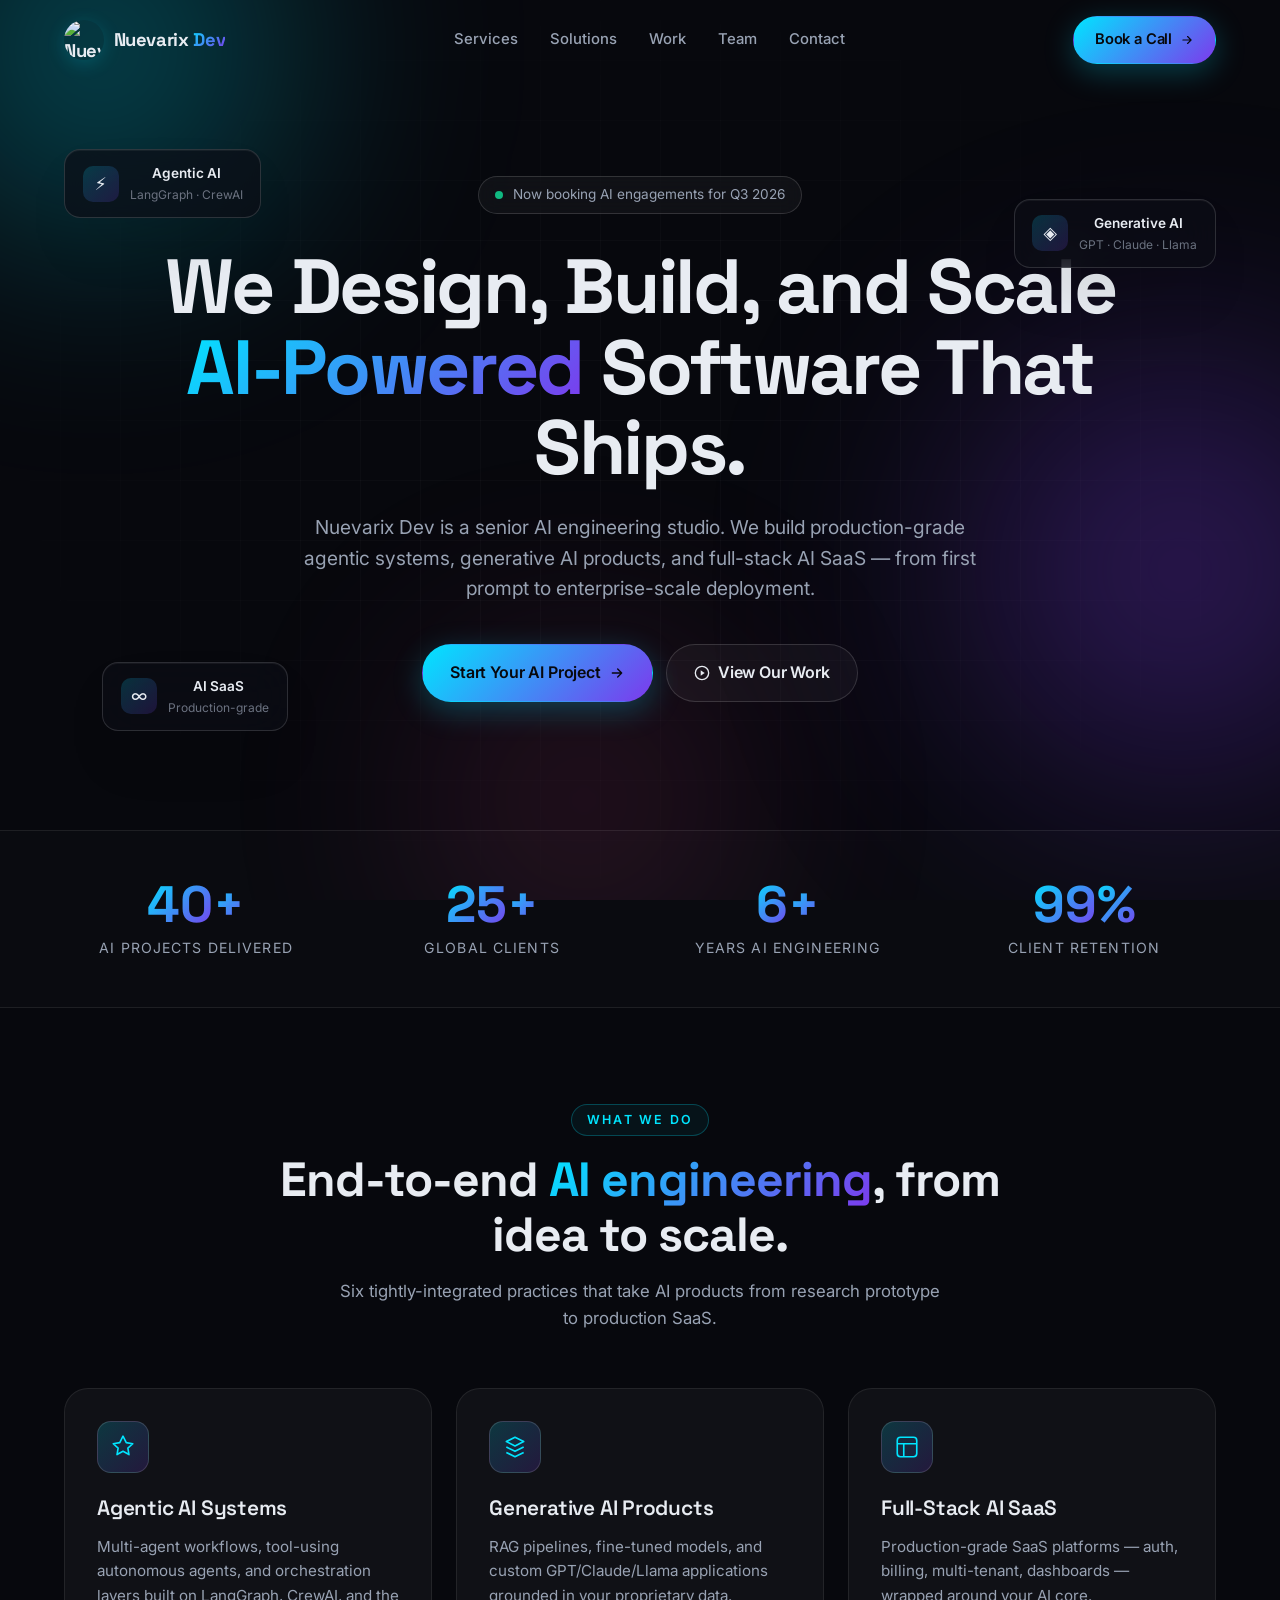
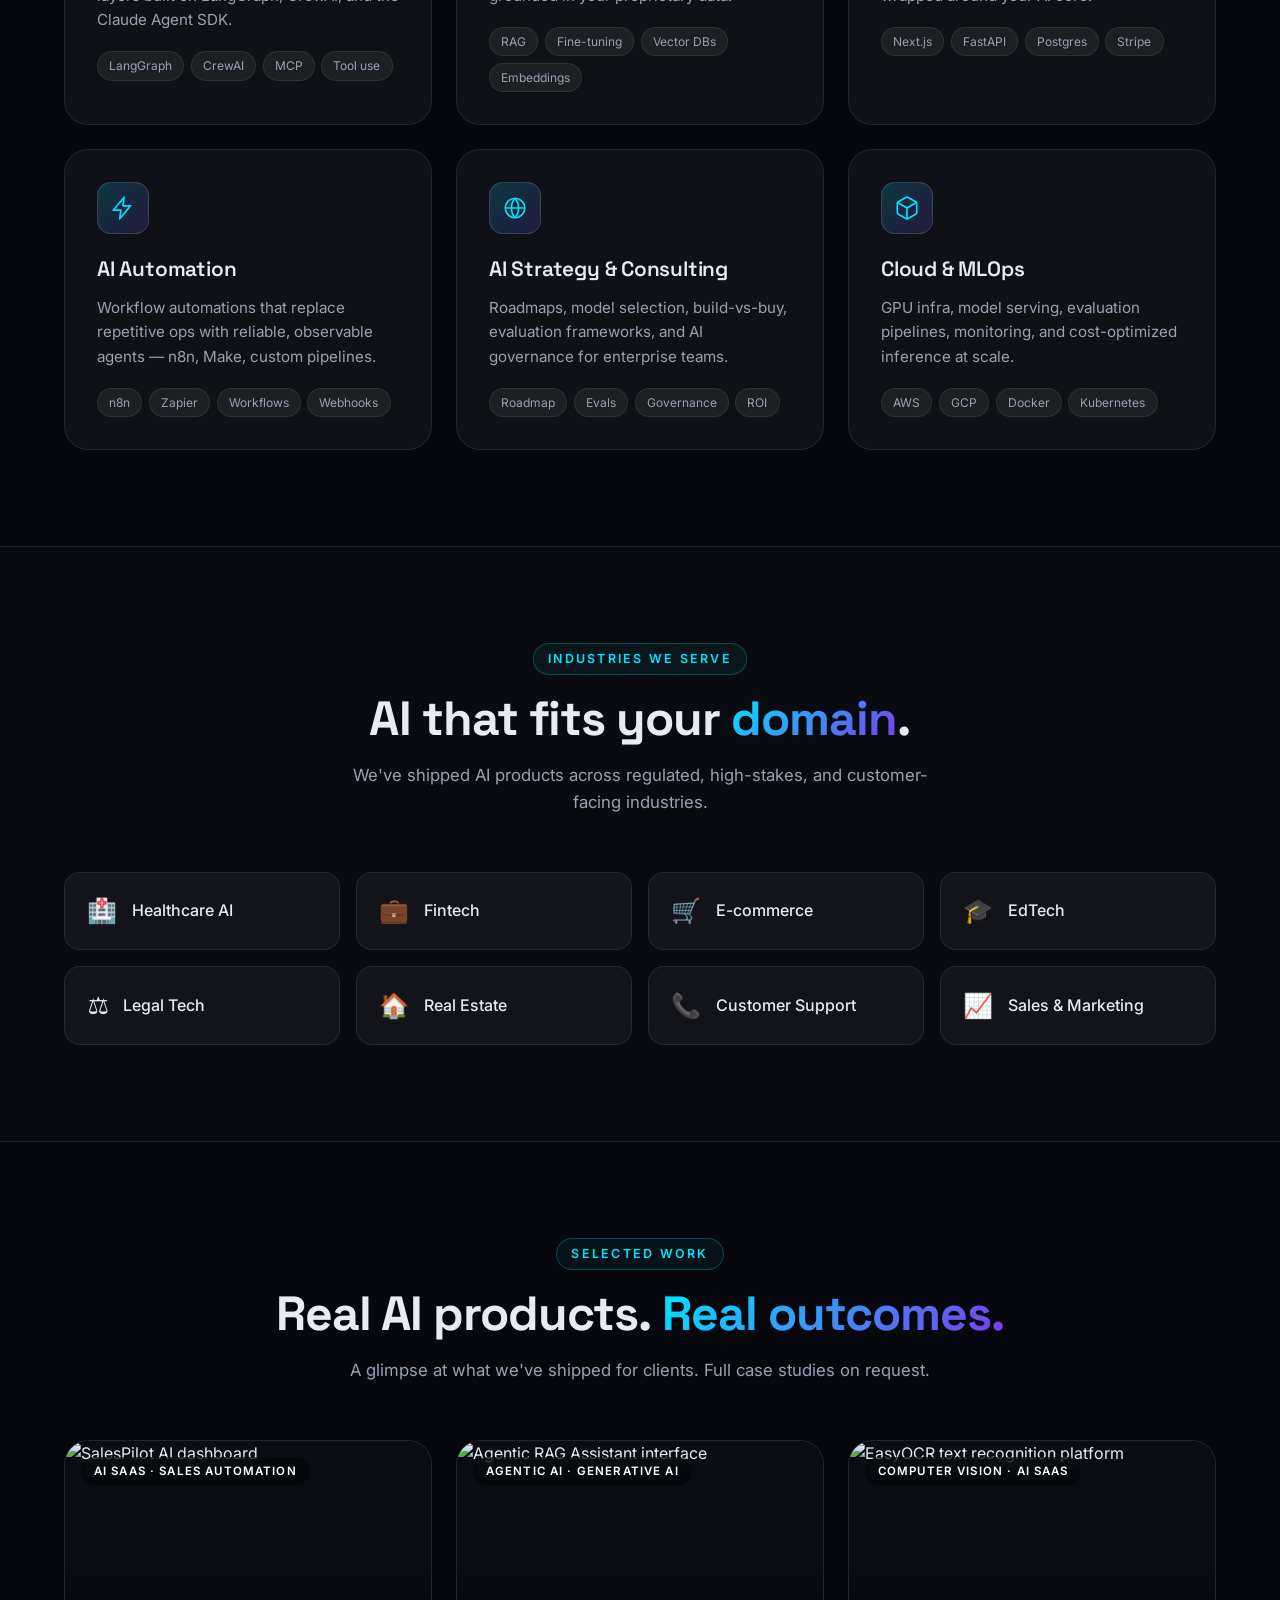
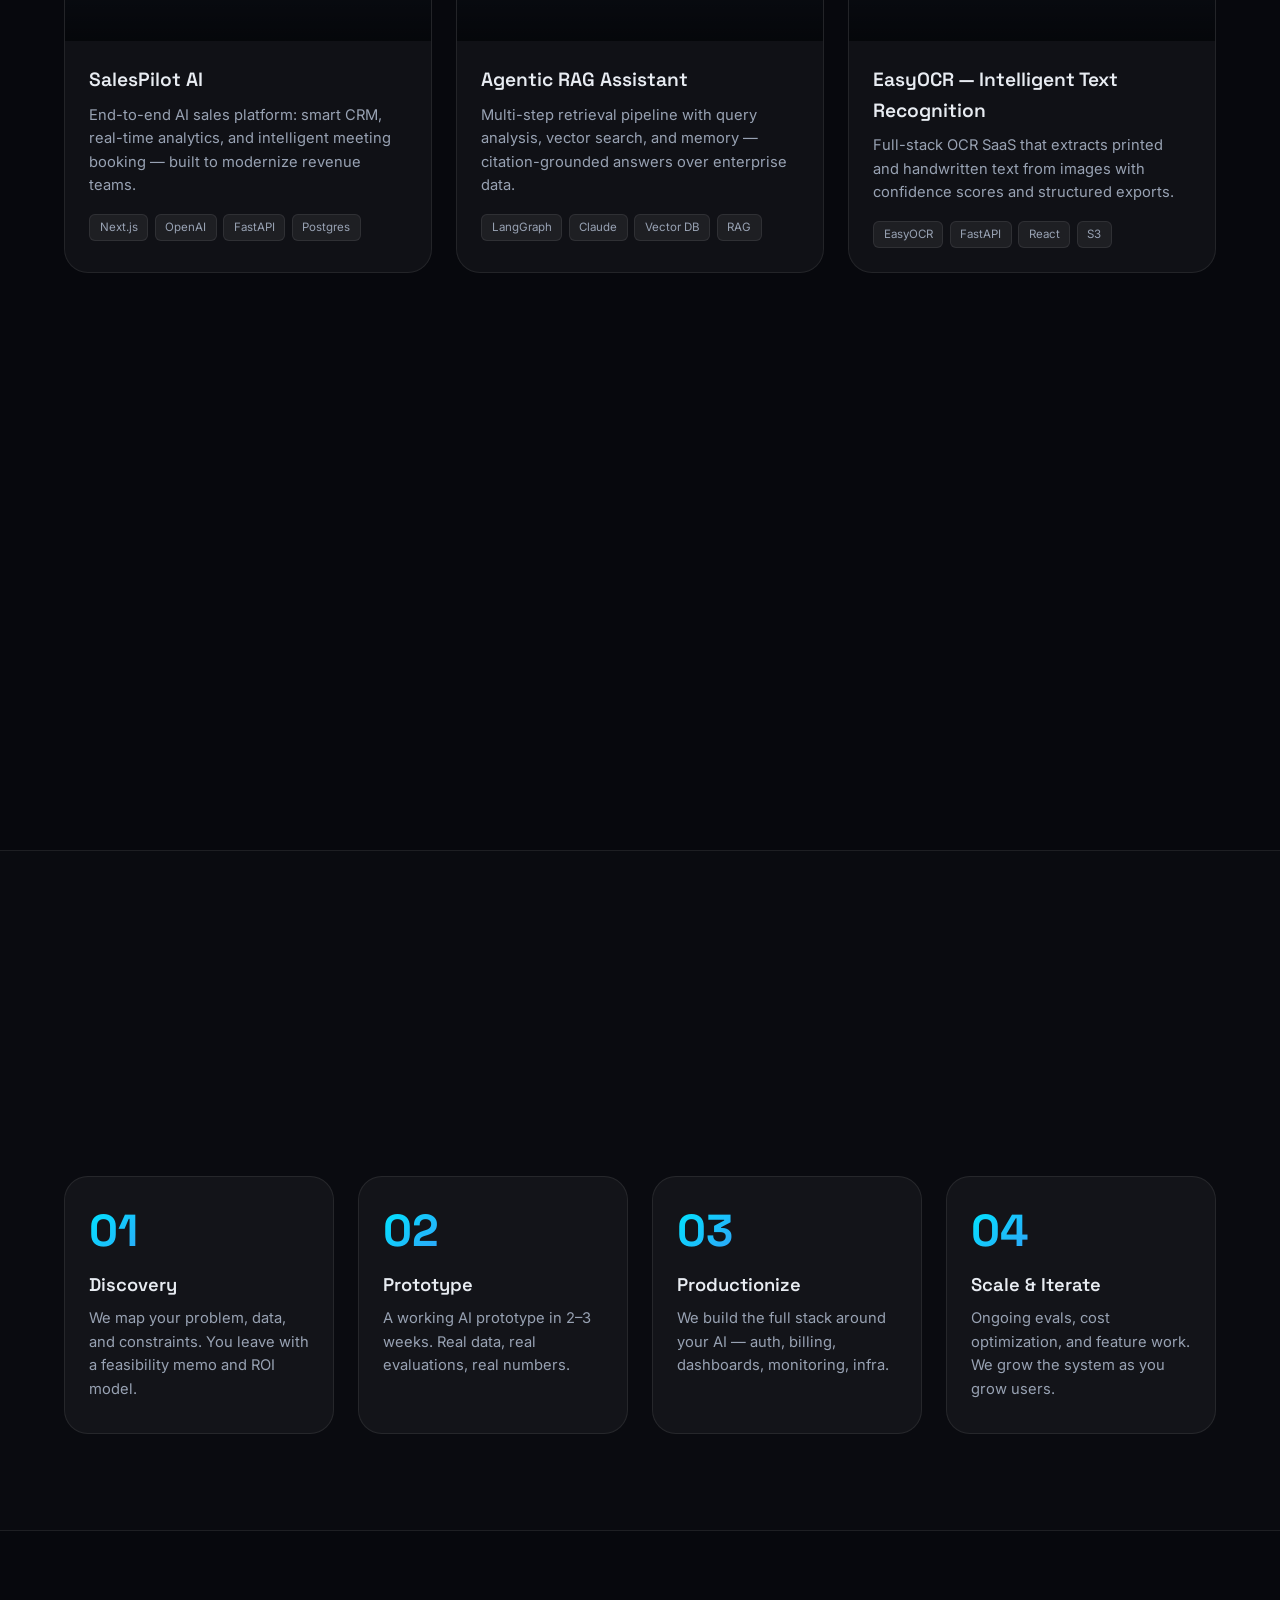
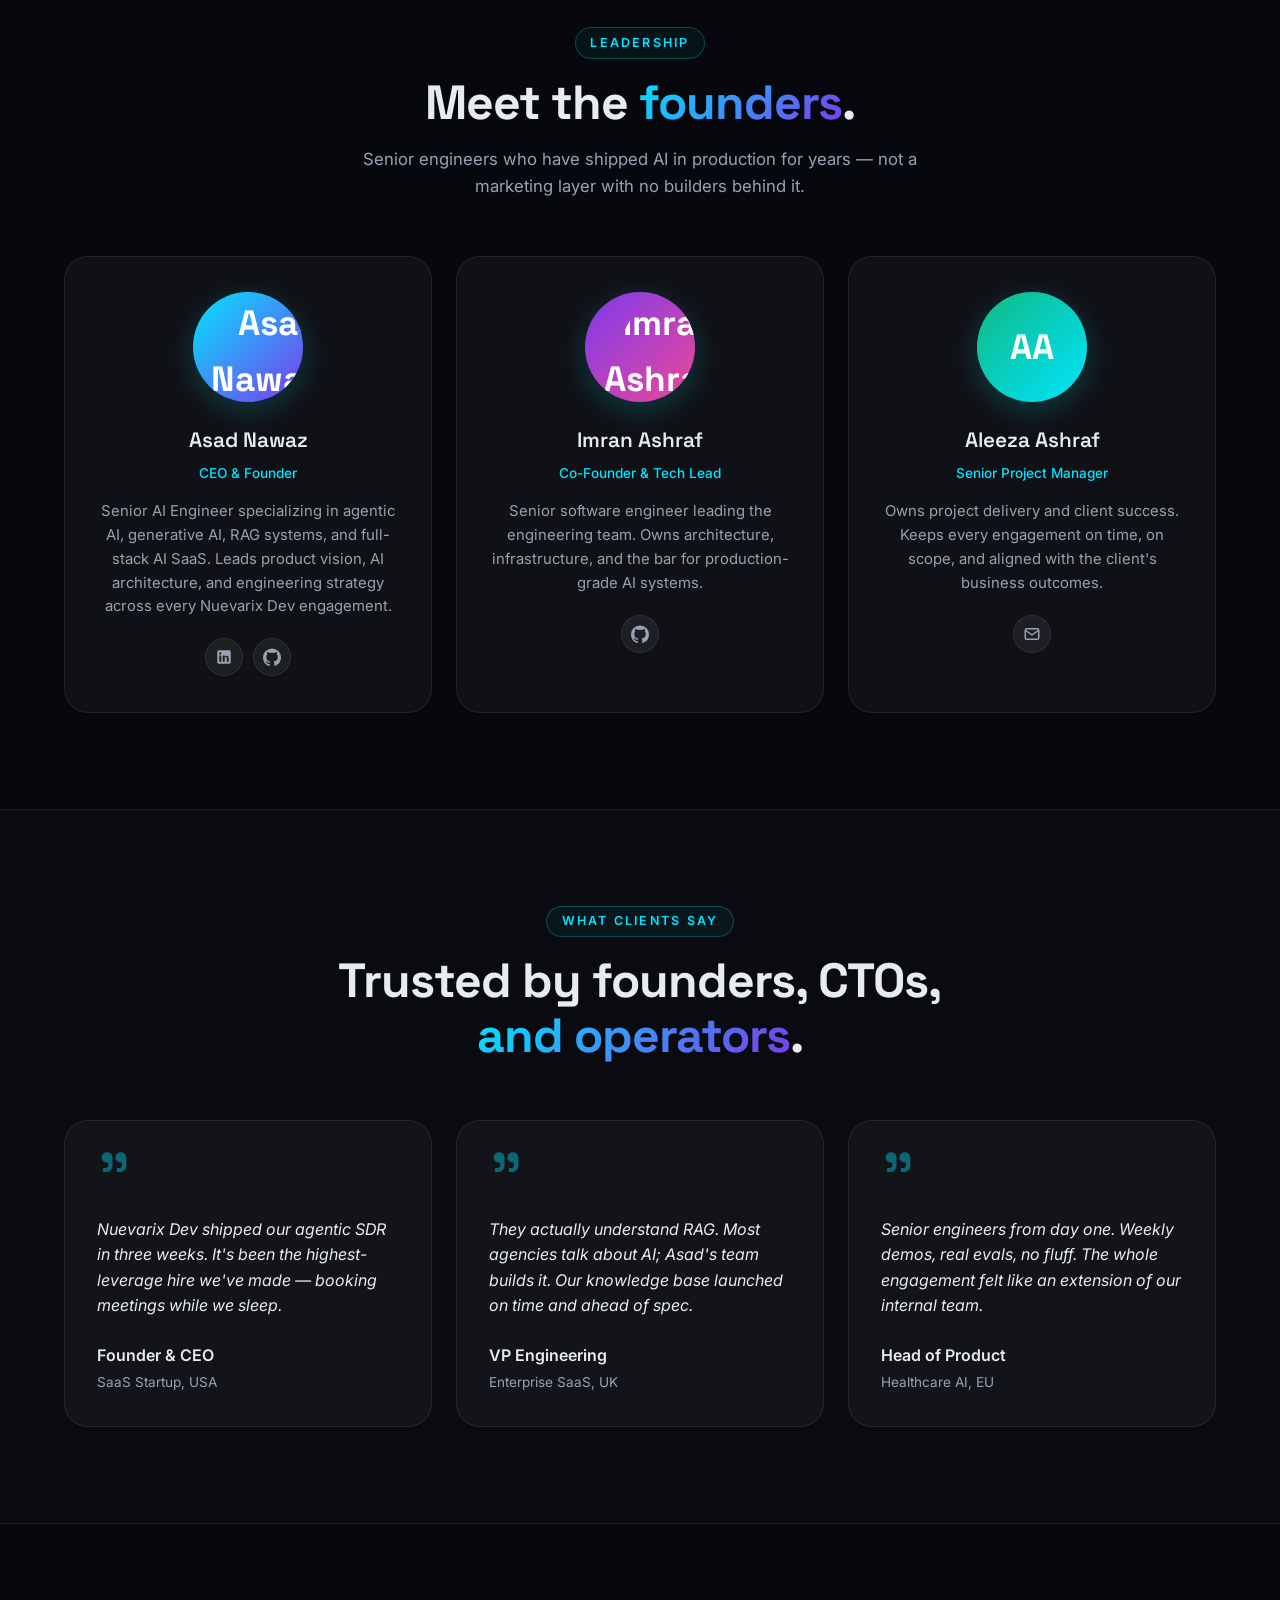
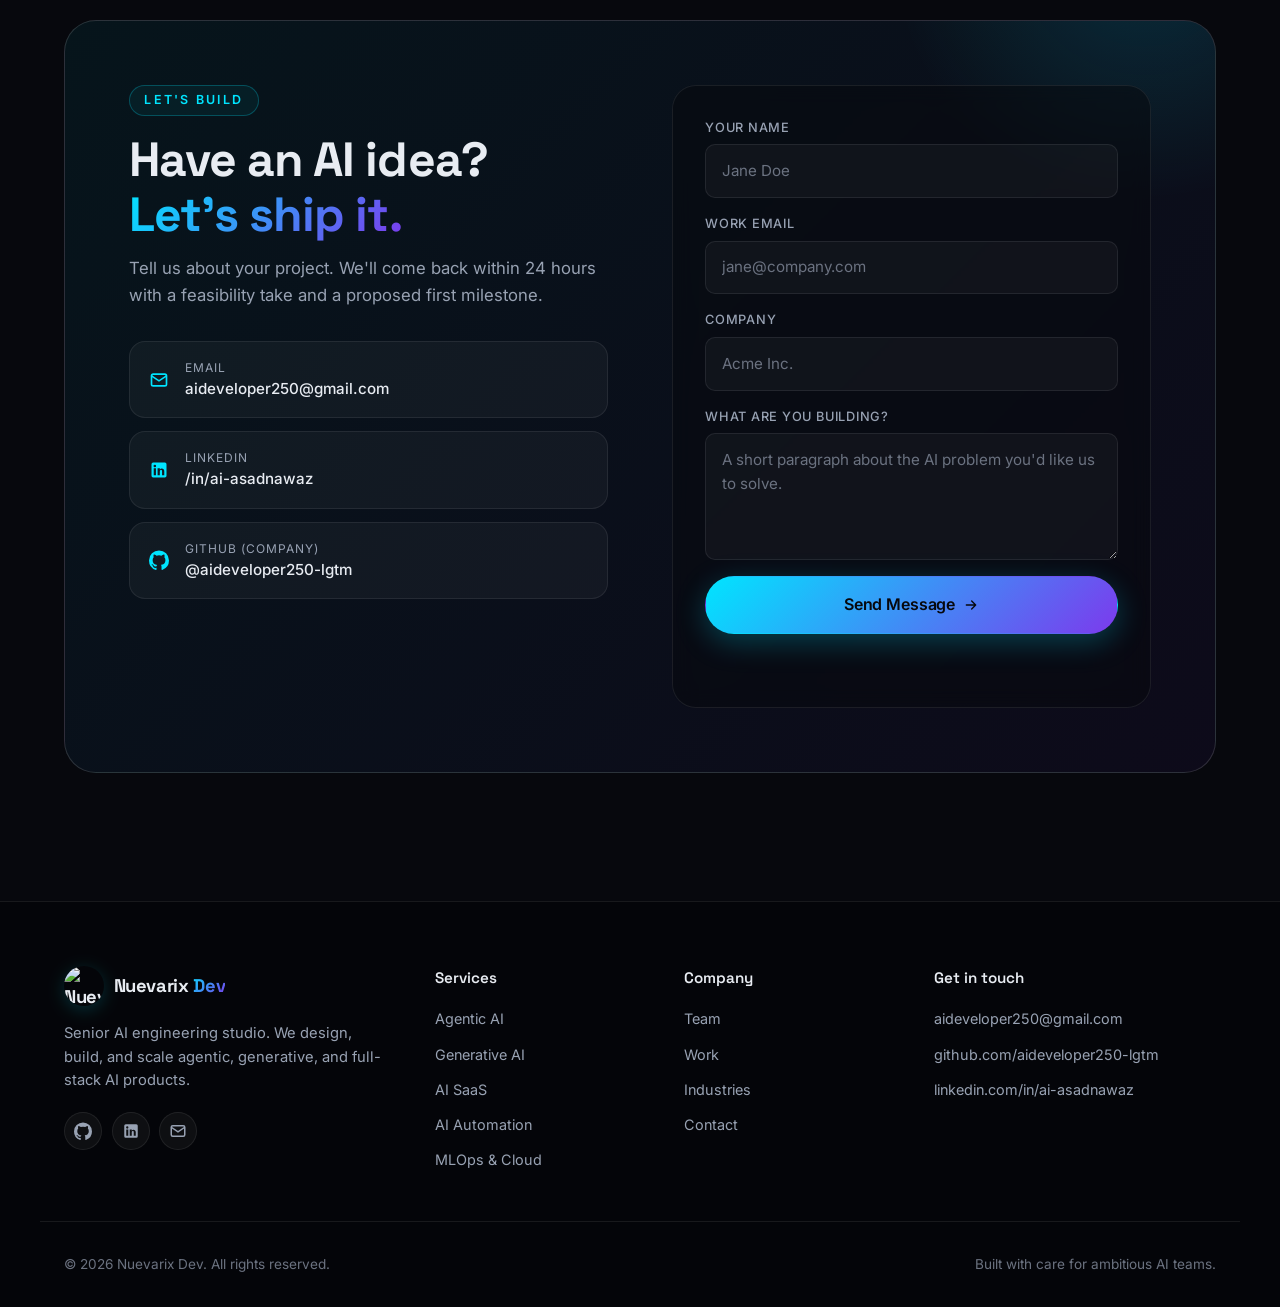
==== index.html @ cfeffc33 "Initial commit: Nuevarix Dev company website Single-page marketing site for Nuevarix Dev — a senior " ====
<!DOCTYPE html>
<html lang="en">
<head>
  <meta charset="UTF-8" />
  <meta name="viewport" content="width=device-width, initial-scale=1.0" />
  <meta name="description" content="Nuevarix Dev — We design, build, and scale agentic AI, generative AI, and full-stack AI SaaS solutions for ambitious teams." />
  <meta name="keywords" content="AI development, agentic AI, generative AI, AI SaaS, AI automation, full-stack AI, machine learning, LLM, Nuevarix Dev" />
  <meta name="author" content="Nuevarix Dev" />

  <meta property="og:title" content="Nuevarix Dev — Agentic & Generative AI Engineering" />
  <meta property="og:description" content="We design, build, and scale agentic AI, generative AI, and full-stack AI SaaS solutions." />
  <meta property="og:type" content="website" />

  <title>Nuevarix Dev — Agentic & Generative AI Engineering</title>

  <link rel="preconnect" href="https://fonts.googleapis.com" />
  <link rel="preconnect" href="https://fonts.gstatic.com" crossorigin />
  <link href="https://fonts.googleapis.com/css2?family=Space+Grotesk:wght@400;500;600;700&family=Inter:wght@300;400;500;600;700&display=swap" rel="stylesheet" />

  <link rel="stylesheet" href="styles.css" />
  <link rel="icon" type="image/png" href="assets/logo.png" />
  <meta property="og:image" content="assets/logo.png" />
</head>
<body>
  <!-- Animated background orbs -->
  <div class="bg-orbs" aria-hidden="true">
    <div class="orb orb-1"></div>
    <div class="orb orb-2"></div>
    <div class="orb orb-3"></div>
  </div>
  <div class="grid-overlay" aria-hidden="true"></div>

  <!-- NAVIGATION -->
  <header class="nav" id="nav">
    <div class="container nav-inner">
      <a href="#home" class="logo" aria-label="Nuevarix Dev home">
        <span class="logo-mark">
          <img src="assets/logo.png" alt="Nuevarix Dev logo" />
        </span>
        <span class="logo-text">Nuevarix<span class="logo-accent"> Dev</span></span>
      </a>

      <nav class="nav-links" aria-label="Primary">
        <a href="#services">Services</a>
        <a href="#solutions">Solutions</a>
        <a href="#projects">Work</a>
        <a href="#team">Team</a>
        <a href="#contact">Contact</a>
      </nav>

      <a href="#contact" class="btn btn-primary nav-cta">
        <span>Book a Call</span>
        <svg width="14" height="14" viewBox="0 0 24 24" fill="none"><path d="M5 12h14M13 6l6 6-6 6" stroke="currentColor" stroke-width="2" stroke-linecap="round" stroke-linejoin="round"/></svg>
      </a>

      <button class="nav-toggle" aria-label="Open menu" aria-expanded="false">
        <span></span><span></span><span></span>
      </button>
    </div>
  </header>

  <!-- HERO -->
  <section class="hero" id="home">
    <div class="container">
      <div class="hero-pill">
        <span class="pulse-dot"></span>
        <span>Now booking AI engagements for Q3 2026</span>
      </div>

      <h1 class="hero-title">
        We Design, Build, and Scale
        <span class="gradient-text">AI-Powered</span> Software That Ships.
      </h1>

      <p class="hero-sub">
        Nuevarix Dev is a senior AI engineering studio. We build production-grade
        agentic systems, generative AI products, and full-stack AI SaaS — from
        first prompt to enterprise-scale deployment.
      </p>

      <div class="hero-cta">
        <a href="#contact" class="btn btn-primary btn-lg">
          <span>Start Your AI Project</span>
          <svg width="16" height="16" viewBox="0 0 24 24" fill="none"><path d="M5 12h14M13 6l6 6-6 6" stroke="currentColor" stroke-width="2" stroke-linecap="round" stroke-linejoin="round"/></svg>
        </a>
        <a href="#projects" class="btn btn-ghost btn-lg">
          <svg width="16" height="16" viewBox="0 0 24 24" fill="none"><circle cx="12" cy="12" r="10" stroke="currentColor" stroke-width="2"/><path d="M10 8l6 4-6 4V8z" fill="currentColor"/></svg>
          <span>View Our Work</span>
        </a>
      </div>

      <!-- Floating capability cards -->
      <div class="hero-capabilities" aria-hidden="true">
        <div class="cap-card cap-1">
          <div class="cap-icon">⚡</div>
          <div>
            <div class="cap-title">Agentic AI</div>
            <div class="cap-meta">LangGraph · CrewAI</div>
          </div>
        </div>
        <div class="cap-card cap-2">
          <div class="cap-icon">◈</div>
          <div>
            <div class="cap-title">Generative AI</div>
            <div class="cap-meta">GPT · Claude · Llama</div>
          </div>
        </div>
        <div class="cap-card cap-3">
          <div class="cap-icon">∞</div>
          <div>
            <div class="cap-title">AI SaaS</div>
            <div class="cap-meta">Production-grade</div>
          </div>
        </div>
      </div>
    </div>
  </section>

  <!-- TRUST / STATS BAR -->
  <section class="stats" aria-label="Company impact">
    <div class="container stats-grid">
      <div class="stat">
        <div class="stat-num" data-count="40">0</div><span class="plus">+</span>
        <div class="stat-label">AI Projects Delivered</div>
      </div>
      <div class="stat">
        <div class="stat-num" data-count="25">0</div><span class="plus">+</span>
        <div class="stat-label">Global Clients</div>
      </div>
      <div class="stat">
        <div class="stat-num" data-count="6">0</div><span class="plus">+</span>
        <div class="stat-label">Years AI Engineering</div>
      </div>
      <div class="stat">
        <div class="stat-num" data-count="99">0</div><span class="plus">%</span>
        <div class="stat-label">Client Retention</div>
      </div>
    </div>
  </section>

  <!-- SERVICES -->
  <section class="section" id="services">
    <div class="container">
      <div class="section-head">
        <div class="eyebrow">What we do</div>
        <h2 class="section-title">End-to-end <span class="gradient-text">AI engineering</span>, from idea to scale.</h2>
        <p class="section-sub">Six tightly-integrated practices that take AI products from research prototype to production SaaS.</p>
      </div>

      <div class="services-grid">
        <article class="service-card">
          <div class="service-icon">
            <svg viewBox="0 0 24 24" fill="none"><path d="M12 2l3 6 6 1-4.5 4 1 6-5.5-3-5.5 3 1-6L3 9l6-1z" stroke="currentColor" stroke-width="1.5" stroke-linejoin="round"/></svg>
          </div>
          <h3>Agentic AI Systems</h3>
          <p>Multi-agent workflows, tool-using autonomous agents, and orchestration layers built on LangGraph, CrewAI, and the Claude Agent SDK.</p>
          <ul class="service-tags">
            <li>LangGraph</li><li>CrewAI</li><li>MCP</li><li>Tool use</li>
          </ul>
        </article>

        <article class="service-card">
          <div class="service-icon">
            <svg viewBox="0 0 24 24" fill="none"><path d="M4 7l8-4 8 4-8 4-8-4z" stroke="currentColor" stroke-width="1.5" stroke-linejoin="round"/><path d="M4 12l8 4 8-4M4 17l8 4 8-4" stroke="currentColor" stroke-width="1.5" stroke-linejoin="round"/></svg>
          </div>
          <h3>Generative AI Products</h3>
          <p>RAG pipelines, fine-tuned models, and custom GPT/Claude/Llama applications grounded in your proprietary data.</p>
          <ul class="service-tags">
            <li>RAG</li><li>Fine-tuning</li><li>Vector DBs</li><li>Embeddings</li>
          </ul>
        </article>

        <article class="service-card">
          <div class="service-icon">
            <svg viewBox="0 0 24 24" fill="none"><rect x="3" y="3" width="18" height="18" rx="3" stroke="currentColor" stroke-width="1.5"/><path d="M3 9h18M9 21V9" stroke="currentColor" stroke-width="1.5"/></svg>
          </div>
          <h3>Full-Stack AI SaaS</h3>
          <p>Production-grade SaaS platforms — auth, billing, multi-tenant, dashboards — wrapped around your AI core.</p>
          <ul class="service-tags">
            <li>Next.js</li><li>FastAPI</li><li>Postgres</li><li>Stripe</li>
          </ul>
        </article>

        <article class="service-card">
          <div class="service-icon">
            <svg viewBox="0 0 24 24" fill="none"><path d="M13 2L3 14h7l-1 8 10-12h-7l1-8z" stroke="currentColor" stroke-width="1.5" stroke-linejoin="round"/></svg>
          </div>
          <h3>AI Automation</h3>
          <p>Workflow automations that replace repetitive ops with reliable, observable agents — n8n, Make, custom pipelines.</p>
          <ul class="service-tags">
            <li>n8n</li><li>Zapier</li><li>Workflows</li><li>Webhooks</li>
          </ul>
        </article>

        <article class="service-card">
          <div class="service-icon">
            <svg viewBox="0 0 24 24" fill="none"><circle cx="12" cy="12" r="9" stroke="currentColor" stroke-width="1.5"/><path d="M3 12h18M12 3a14 14 0 010 18M12 3a14 14 0 000 18" stroke="currentColor" stroke-width="1.5"/></svg>
          </div>
          <h3>AI Strategy & Consulting</h3>
          <p>Roadmaps, model selection, build-vs-buy, evaluation frameworks, and AI governance for enterprise teams.</p>
          <ul class="service-tags">
            <li>Roadmap</li><li>Evals</li><li>Governance</li><li>ROI</li>
          </ul>
        </article>

        <article class="service-card">
          <div class="service-icon">
            <svg viewBox="0 0 24 24" fill="none"><path d="M21 16V8a2 2 0 00-1-1.73l-7-4a2 2 0 00-2 0l-7 4A2 2 0 003 8v8a2 2 0 001 1.73l7 4a2 2 0 002 0l7-4A2 2 0 0021 16z" stroke="currentColor" stroke-width="1.5" stroke-linejoin="round"/><path d="M3.27 6.96L12 12l8.73-5.04M12 22.08V12" stroke="currentColor" stroke-width="1.5"/></svg>
          </div>
          <h3>Cloud & MLOps</h3>
          <p>GPU infra, model serving, evaluation pipelines, monitoring, and cost-optimized inference at scale.</p>
          <ul class="service-tags">
            <li>AWS</li><li>GCP</li><li>Docker</li><li>Kubernetes</li>
          </ul>
        </article>
      </div>
    </div>
  </section>

  <!-- SOLUTIONS / INDUSTRIES -->
  <section class="section section-alt" id="solutions">
    <div class="container">
      <div class="section-head">
        <div class="eyebrow">Industries we serve</div>
        <h2 class="section-title">AI that fits your <span class="gradient-text">domain</span>.</h2>
        <p class="section-sub">We've shipped AI products across regulated, high-stakes, and customer-facing industries.</p>
      </div>

      <div class="industries-grid">
        <div class="industry"><span>🏥</span><div>Healthcare AI</div></div>
        <div class="industry"><span>💼</span><div>Fintech</div></div>
        <div class="industry"><span>🛒</span><div>E-commerce</div></div>
        <div class="industry"><span>🎓</span><div>EdTech</div></div>
        <div class="industry"><span>⚖️</span><div>Legal Tech</div></div>
        <div class="industry"><span>🏠</span><div>Real Estate</div></div>
        <div class="industry"><span>📞</span><div>Customer Support</div></div>
        <div class="industry"><span>📈</span><div>Sales & Marketing</div></div>
      </div>
    </div>
  </section>

  <!-- PROJECTS / WORK -->
  <section class="section" id="projects">
    <div class="container">
      <div class="section-head">
        <div class="eyebrow">Selected work</div>
        <h2 class="section-title">Real AI products. <span class="gradient-text">Real outcomes.</span></h2>
        <p class="section-sub">A glimpse at what we've shipped for clients. Full case studies on request.</p>
      </div>

      <div class="projects-grid">
        <article class="project-card">
          <div class="project-cover project-cover-img">
            <img src="assets/project-salespilot.png" alt="SalesPilot AI dashboard" loading="lazy" />
            <div class="project-tag">AI SaaS · Sales Automation</div>
          </div>
          <div class="project-body">
            <h3>SalesPilot AI</h3>
            <p>End-to-end AI sales platform: smart CRM, real-time analytics, and intelligent meeting booking — built to modernize revenue teams.</p>
            <div class="project-meta"><span>Next.js</span><span>OpenAI</span><span>FastAPI</span><span>Postgres</span></div>
          </div>
        </article>

        <article class="project-card">
          <div class="project-cover project-cover-img">
            <img src="assets/project-rag.png" alt="Agentic RAG Assistant interface" loading="lazy" />
            <div class="project-tag">Agentic AI · Generative AI</div>
          </div>
          <div class="project-body">
            <h3>Agentic RAG Assistant</h3>
            <p>Multi-step retrieval pipeline with query analysis, vector search, and memory — citation-grounded answers over enterprise data.</p>
            <div class="project-meta"><span>LangGraph</span><span>Claude</span><span>Vector DB</span><span>RAG</span></div>
          </div>
        </article>

        <article class="project-card">
          <div class="project-cover project-cover-img">
            <img src="assets/project-ocr.png" alt="EasyOCR text recognition platform" loading="lazy" />
            <div class="project-tag">Computer Vision · AI SaaS</div>
          </div>
          <div class="project-body">
            <h3>EasyOCR — Intelligent Text Recognition</h3>
            <p>Full-stack OCR SaaS that extracts printed and handwritten text from images with confidence scores and structured exports.</p>
            <div class="project-meta"><span>EasyOCR</span><span>FastAPI</span><span>React</span><span>S3</span></div>
          </div>
        </article>

        <article class="project-card">
          <div class="project-cover project-cover-img">
            <img src="assets/project-realestate.png" alt="AI Lead Qualifier dashboard for real estate agencies" loading="lazy" />
            <div class="project-tag">Voice AI · Real Estate</div>
          </div>
          <div class="project-body">
            <h3>AI Lead Qualifier — Real Estate</h3>
            <p>Voice agent that calls every inbound lead within 60 seconds, qualifies them, books appointments, and logs everything to CRM.</p>
            <div class="project-meta"><span>Twilio</span><span>ElevenLabs</span><span>Claude</span><span>HubSpot</span></div>
          </div>
        </article>

        <article class="project-card">
          <div class="project-cover project-cover-img">
            <img src="assets/project-voiceflow.png" alt="VoiceFlow AI operations dashboard" loading="lazy" />
            <div class="project-tag">Voice AI · AI SaaS</div>
          </div>
          <div class="project-body">
            <h3>VoiceFlow AI — Voice Operations Platform</h3>
            <p>End-to-end voice agent SaaS with a live operations dashboard: total calls, conversion funnel, recent calls, and system health monitoring.</p>
            <div class="project-meta"><span>Next.js</span><span>Twilio</span><span>OpenAI Realtime</span><span>Postgres</span></div>
          </div>
        </article>

        <article class="project-card">
          <div class="project-cover project-cover-img">
            <img src="assets/project-telegram-bot.jpg" alt="Telegram healthcare patient bot n8n workflow" loading="lazy" />
            <div class="project-tag">AI Automation · Healthcare</div>
          </div>
          <div class="project-body">
            <h3>Telegram Patient Care Bot</h3>
            <p>n8n-powered Telegram agent that authenticates patients, manages medication reminders, and stores conversation context in Postgres.</p>
            <div class="project-meta"><span>n8n</span><span>Telegram API</span><span>Postgres</span><span>OpenAI</span></div>
          </div>
        </article>
      </div>
    </div>
  </section>

  <!-- PROCESS -->
  <section class="section section-alt">
    <div class="container">
      <div class="section-head">
        <div class="eyebrow">How we work</div>
        <h2 class="section-title">A <span class="gradient-text">battle-tested</span> delivery process.</h2>
        <p class="section-sub">Senior engineers, transparent sprints, and demos every week. No black boxes.</p>
      </div>

      <div class="process-grid">
        <div class="process-step">
          <div class="step-num">01</div>
          <h4>Discovery</h4>
          <p>We map your problem, data, and constraints. You leave with a feasibility memo and ROI model.</p>
        </div>
        <div class="process-step">
          <div class="step-num">02</div>
          <h4>Prototype</h4>
          <p>A working AI prototype in 2–3 weeks. Real data, real evaluations, real numbers.</p>
        </div>
        <div class="process-step">
          <div class="step-num">03</div>
          <h4>Productionize</h4>
          <p>We build the full stack around your AI — auth, billing, dashboards, monitoring, infra.</p>
        </div>
        <div class="process-step">
          <div class="step-num">04</div>
          <h4>Scale & Iterate</h4>
          <p>Ongoing evals, cost optimization, and feature work. We grow the system as you grow users.</p>
        </div>
      </div>
    </div>
  </section>

  <!-- TEAM -->
  <section class="section" id="team">
    <div class="container">
      <div class="section-head">
        <div class="eyebrow">Leadership</div>
        <h2 class="section-title">Meet the <span class="gradient-text">founders</span>.</h2>
        <p class="section-sub">Senior engineers who have shipped AI in production for years — not a marketing layer with no builders behind it.</p>
      </div>

      <div class="team-grid">
        <article class="team-card">
          <div class="team-avatar team-avatar-photo" style="--c1:#00e5ff;--c2:#7c3aed;">
            <img src="assets/asad-nawaz.png" alt="Asad Nawaz, CEO and Founder of Nuevarix Dev" />
          </div>
          <h3>Asad Nawaz</h3>
          <div class="team-role">CEO &amp; Founder</div>
          <p>Senior AI Engineer specializing in agentic AI, generative AI, RAG systems, and full-stack AI SaaS. Leads product vision, AI architecture, and engineering strategy across every Nuevarix Dev engagement.</p>
          <div class="team-socials">
            <a href="https://www.linkedin.com/in/ai-asadnawaz/" target="_blank" rel="noopener" aria-label="Asad Nawaz on LinkedIn">
              <svg width="18" height="18" viewBox="0 0 24 24" fill="currentColor"><path d="M19 3a2 2 0 012 2v14a2 2 0 01-2 2H5a2 2 0 01-2-2V5a2 2 0 012-2h14zM8.34 18.34V10H5.67v8.34h2.67zM7 8.84A1.55 1.55 0 105.45 7.3 1.55 1.55 0 007 8.84zM18.34 18.34v-4.57c0-2.39-1.28-3.5-3-3.5a2.59 2.59 0 00-2.34 1.29V10h-2.67v8.34h2.67v-4.65a1.43 1.43 0 011.5-1.55c.84 0 1.17.64 1.17 1.55v4.65h2.67z"/></svg>
            </a>
            <a href="https://github.com/asadnawazai" target="_blank" rel="noopener" aria-label="Asad Nawaz on GitHub">
              <svg width="18" height="18" viewBox="0 0 24 24" fill="currentColor"><path d="M12 .5A12 12 0 000 12.5a12 12 0 008.21 11.4c.6.11.82-.26.82-.58v-2c-3.34.73-4.04-1.61-4.04-1.61-.55-1.39-1.34-1.76-1.34-1.76-1.09-.74.08-.73.08-.73 1.21.08 1.85 1.24 1.85 1.24 1.07 1.84 2.81 1.31 3.5 1 .11-.78.42-1.31.76-1.61-2.66-.3-5.46-1.33-5.46-5.93 0-1.31.47-2.38 1.24-3.22-.13-.31-.54-1.53.12-3.18 0 0 1.01-.32 3.3 1.23a11.5 11.5 0 016 0c2.29-1.55 3.3-1.23 3.3-1.23.66 1.65.25 2.87.12 3.18.77.84 1.24 1.91 1.24 3.22 0 4.61-2.81 5.62-5.48 5.92.43.37.81 1.1.81 2.22v3.29c0 .32.22.7.83.58A12 12 0 0024 12.5 12 12 0 0012 .5z"/></svg>
            </a>
          </div>
        </article>

        <article class="team-card">
          <div class="team-avatar team-avatar-photo" style="--c1:#7c3aed;--c2:#ec4899;">
            <img src="assets/imran-ashraf.jpeg" alt="Imran Ashraf, Co-Founder and Tech Lead at Nuevarix Dev" />
          </div>
          <h3>Imran Ashraf</h3>
          <div class="team-role">Co-Founder &amp; Tech Lead</div>
          <p>Senior software engineer leading the engineering team. Owns architecture, infrastructure, and the bar for production-grade AI systems.</p>
          <div class="team-socials">
            <a href="https://github.com/aideveloper250-lgtm" target="_blank" rel="noopener" aria-label="Imran Ashraf on GitHub">
              <svg width="18" height="18" viewBox="0 0 24 24" fill="currentColor"><path d="M12 .5A12 12 0 000 12.5a12 12 0 008.21 11.4c.6.11.82-.26.82-.58v-2c-3.34.73-4.04-1.61-4.04-1.61-.55-1.39-1.34-1.76-1.34-1.76-1.09-.74.08-.73.08-.73 1.21.08 1.85 1.24 1.85 1.24 1.07 1.84 2.81 1.31 3.5 1 .11-.78.42-1.31.76-1.61-2.66-.3-5.46-1.33-5.46-5.93 0-1.31.47-2.38 1.24-3.22-.13-.31-.54-1.53.12-3.18 0 0 1.01-.32 3.3 1.23a11.5 11.5 0 016 0c2.29-1.55 3.3-1.23 3.3-1.23.66 1.65.25 2.87.12 3.18.77.84 1.24 1.91 1.24 3.22 0 4.61-2.81 5.62-5.48 5.92.43.37.81 1.1.81 2.22v3.29c0 .32.22.7.83.58A12 12 0 0024 12.5 12 12 0 0012 .5z"/></svg>
            </a>
          </div>
        </article>

        <article class="team-card">
          <div class="team-avatar" style="--c1:#10b981;--c2:#00e5ff;">AA</div>
          <h3>Aleeza Ashraf</h3>
          <div class="team-role">Senior Project Manager</div>
          <p>Owns project delivery and client success. Keeps every engagement on time, on scope, and aligned with the client's business outcomes.</p>
          <div class="team-socials">
            <a href="mailto:aideveloper250@gmail.com" aria-label="Email Aleeza Ashraf">
              <svg width="18" height="18" viewBox="0 0 24 24" fill="none" stroke="currentColor" stroke-width="2"><rect x="3" y="5" width="18" height="14" rx="2"/><path d="M3 7l9 6 9-6"/></svg>
            </a>
          </div>
        </article>
      </div>
    </div>
  </section>

  <!-- TESTIMONIALS -->
  <section class="section section-alt">
    <div class="container">
      <div class="section-head">
        <div class="eyebrow">What clients say</div>
        <h2 class="section-title">Trusted by founders, CTOs, <span class="gradient-text">and operators</span>.</h2>
      </div>

      <div class="testimonials-grid">
        <blockquote class="testimonial">
          <div class="quote-mark">"</div>
          <p>Nuevarix Dev shipped our agentic SDR in three weeks. It's been the highest-leverage hire we've made — booking meetings while we sleep.</p>
          <footer><strong>Founder &amp; CEO</strong><span>SaaS Startup, USA</span></footer>
        </blockquote>
        <blockquote class="testimonial">
          <div class="quote-mark">"</div>
          <p>They actually understand RAG. Most agencies talk about AI; Asad's team builds it. Our knowledge base launched on time and ahead of spec.</p>
          <footer><strong>VP Engineering</strong><span>Enterprise SaaS, UK</span></footer>
        </blockquote>
        <blockquote class="testimonial">
          <div class="quote-mark">"</div>
          <p>Senior engineers from day one. Weekly demos, real evals, no fluff. The whole engagement felt like an extension of our internal team.</p>
          <footer><strong>Head of Product</strong><span>Healthcare AI, EU</span></footer>
        </blockquote>
      </div>
    </div>
  </section>

  <!-- CTA / CONTACT -->
  <section class="section cta-section" id="contact">
    <div class="container">
      <div class="cta-card">
        <div class="cta-grid">
          <div>
            <div class="eyebrow">Let's build</div>
            <h2 class="section-title" style="margin-bottom: .8rem;">Have an AI idea? <span class="gradient-text">Let's ship it.</span></h2>
            <p class="section-sub" style="margin-bottom: 2rem;">Tell us about your project. We'll come back within 24 hours with a feasibility take and a proposed first milestone.</p>

            <div class="contact-list">
              <a href="mailto:aideveloper250@gmail.com" class="contact-item">
                <svg width="20" height="20" viewBox="0 0 24 24" fill="none" stroke="currentColor" stroke-width="2"><rect x="3" y="5" width="18" height="14" rx="2"/><path d="M3 7l9 6 9-6"/></svg>
                <div>
                  <div class="ci-label">Email</div>
                  <div class="ci-val">aideveloper250@gmail.com</div>
                </div>
              </a>
              <a href="https://www.linkedin.com/in/ai-asadnawaz/" target="_blank" rel="noopener" class="contact-item">
                <svg width="20" height="20" viewBox="0 0 24 24" fill="currentColor"><path d="M19 3a2 2 0 012 2v14a2 2 0 01-2 2H5a2 2 0 01-2-2V5a2 2 0 012-2h14zM8.34 18.34V10H5.67v8.34h2.67zM7 8.84A1.55 1.55 0 105.45 7.3 1.55 1.55 0 007 8.84zM18.34 18.34v-4.57c0-2.39-1.28-3.5-3-3.5a2.59 2.59 0 00-2.34 1.29V10h-2.67v8.34h2.67v-4.65a1.43 1.43 0 011.5-1.55c.84 0 1.17.64 1.17 1.55v4.65h2.67z"/></svg>
                <div>
                  <div class="ci-label">LinkedIn</div>
                  <div class="ci-val">/in/ai-asadnawaz</div>
                </div>
              </a>
              <a href="https://github.com/aideveloper250-lgtm" target="_blank" rel="noopener" class="contact-item">
                <svg width="20" height="20" viewBox="0 0 24 24" fill="currentColor"><path d="M12 .5A12 12 0 000 12.5a12 12 0 008.21 11.4c.6.11.82-.26.82-.58v-2c-3.34.73-4.04-1.61-4.04-1.61-.55-1.39-1.34-1.76-1.34-1.76-1.09-.74.08-.73.08-.73 1.21.08 1.85 1.24 1.85 1.24 1.07 1.84 2.81 1.31 3.5 1 .11-.78.42-1.31.76-1.61-2.66-.3-5.46-1.33-5.46-5.93 0-1.31.47-2.38 1.24-3.22-.13-.31-.54-1.53.12-3.18 0 0 1.01-.32 3.3 1.23a11.5 11.5 0 016 0c2.29-1.55 3.3-1.23 3.3-1.23.66 1.65.25 2.87.12 3.18.77.84 1.24 1.91 1.24 3.22 0 4.61-2.81 5.62-5.48 5.92.43.37.81 1.1.81 2.22v3.29c0 .32.22.7.83.58A12 12 0 0024 12.5 12 12 0 0012 .5z"/></svg>
                <div>
                  <div class="ci-label">GitHub (Company)</div>
                  <div class="ci-val">@aideveloper250-lgtm</div>
                </div>
              </a>
            </div>
          </div>

          <form class="contact-form" id="contactForm" novalidate>
            <div class="field">
              <label for="cf-name">Your name</label>
              <input id="cf-name" name="name" type="text" required placeholder="Jane Doe" />
            </div>
            <div class="field">
              <label for="cf-email">Work email</label>
              <input id="cf-email" name="email" type="email" required placeholder="jane@company.com" />
            </div>
            <div class="field">
              <label for="cf-company">Company</label>
              <input id="cf-company" name="company" type="text" placeholder="Acme Inc." />
            </div>
            <div class="field">
              <label for="cf-msg">What are you building?</label>
              <textarea id="cf-msg" name="message" rows="4" required placeholder="A short paragraph about the AI problem you'd like us to solve."></textarea>
            </div>
            <button type="submit" class="btn btn-primary btn-lg" style="width:100%;justify-content:center;">
              <span>Send Message</span>
              <svg width="16" height="16" viewBox="0 0 24 24" fill="none"><path d="M5 12h14M13 6l6 6-6 6" stroke="currentColor" stroke-width="2" stroke-linecap="round" stroke-linejoin="round"/></svg>
            </button>
            <div class="form-status" id="formStatus" aria-live="polite"></div>
          </form>
        </div>
      </div>
    </div>
  </section>

  <!-- FOOTER -->
  <footer class="footer">
    <div class="container footer-grid">
      <div class="footer-brand">
        <a href="#home" class="logo" aria-label="Nuevarix Dev home">
          <span class="logo-mark">
            <img src="assets/logo.png" alt="Nuevarix Dev logo" />
          </span>
          <span class="logo-text">Nuevarix<span class="logo-accent"> Dev</span></span>
        </a>
        <p class="footer-tag">Senior AI engineering studio. We design, build, and scale agentic, generative, and full-stack AI products.</p>
        <div class="footer-socials">
          <a href="https://github.com/aideveloper250-lgtm" target="_blank" rel="noopener" aria-label="GitHub">
            <svg width="18" height="18" viewBox="0 0 24 24" fill="currentColor"><path d="M12 .5A12 12 0 000 12.5a12 12 0 008.21 11.4c.6.11.82-.26.82-.58v-2c-3.34.73-4.04-1.61-4.04-1.61-.55-1.39-1.34-1.76-1.34-1.76-1.09-.74.08-.73.08-.73 1.21.08 1.85 1.24 1.85 1.24 1.07 1.84 2.81 1.31 3.5 1 .11-.78.42-1.31.76-1.61-2.66-.3-5.46-1.33-5.46-5.93 0-1.31.47-2.38 1.24-3.22-.13-.31-.54-1.53.12-3.18 0 0 1.01-.32 3.3 1.23a11.5 11.5 0 016 0c2.29-1.55 3.3-1.23 3.3-1.23.66 1.65.25 2.87.12 3.18.77.84 1.24 1.91 1.24 3.22 0 4.61-2.81 5.62-5.48 5.92.43.37.81 1.1.81 2.22v3.29c0 .32.22.7.83.58A12 12 0 0024 12.5 12 12 0 0012 .5z"/></svg>
          </a>
          <a href="https://www.linkedin.com/in/ai-asadnawaz/" target="_blank" rel="noopener" aria-label="LinkedIn">
            <svg width="18" height="18" viewBox="0 0 24 24" fill="currentColor"><path d="M19 3a2 2 0 012 2v14a2 2 0 01-2 2H5a2 2 0 01-2-2V5a2 2 0 012-2h14zM8.34 18.34V10H5.67v8.34h2.67zM7 8.84A1.55 1.55 0 105.45 7.3 1.55 1.55 0 007 8.84zM18.34 18.34v-4.57c0-2.39-1.28-3.5-3-3.5a2.59 2.59 0 00-2.34 1.29V10h-2.67v8.34h2.67v-4.65a1.43 1.43 0 011.5-1.55c.84 0 1.17.64 1.17 1.55v4.65h2.67z"/></svg>
          </a>
          <a href="mailto:aideveloper250@gmail.com" aria-label="Email">
            <svg width="18" height="18" viewBox="0 0 24 24" fill="none" stroke="currentColor" stroke-width="2"><rect x="3" y="5" width="18" height="14" rx="2"/><path d="M3 7l9 6 9-6"/></svg>
          </a>
        </div>
      </div>

      <div class="footer-col">
        <h5>Services</h5>
        <ul>
          <li><a href="#services">Agentic AI</a></li>
          <li><a href="#services">Generative AI</a></li>
          <li><a href="#services">AI SaaS</a></li>
          <li><a href="#services">AI Automation</a></li>
          <li><a href="#services">MLOps &amp; Cloud</a></li>
        </ul>
      </div>

      <div class="footer-col">
        <h5>Company</h5>
        <ul>
          <li><a href="#team">Team</a></li>
          <li><a href="#projects">Work</a></li>
          <li><a href="#solutions">Industries</a></li>
          <li><a href="#contact">Contact</a></li>
        </ul>
      </div>

      <div class="footer-col">
        <h5>Get in touch</h5>
        <ul>
          <li><a href="mailto:aideveloper250@gmail.com">aideveloper250@gmail.com</a></li>
          <li><a href="https://github.com/aideveloper250-lgtm" target="_blank" rel="noopener">github.com/aideveloper250-lgtm</a></li>
          <li><a href="https://www.linkedin.com/in/ai-asadnawaz/" target="_blank" rel="noopener">linkedin.com/in/ai-asadnawaz</a></li>
        </ul>
      </div>
    </div>

    <div class="container footer-bottom">
      <span>&copy; <span id="year"></span> Nuevarix Dev. All rights reserved.</span>
      <span>Built with care for ambitious AI teams.</span>
    </div>
  </footer>

  <script src="script.js" defer></script>
</body>
</html>
---- styles.css ----
/* =========================================================
   NUEVARIX DEV — Modern AI Studio Site
   ========================================================= */

:root {
  --bg: #07080d;
  --bg-2: #0c0e16;
  --surface: rgba(255, 255, 255, 0.04);
  --surface-2: rgba(255, 255, 255, 0.06);
  --border: rgba(255, 255, 255, 0.08);
  --border-strong: rgba(255, 255, 255, 0.14);

  --text: #e8ecf2;
  --text-muted: #98a2b3;
  --text-dim: #6b7280;

  --primary: #00e5ff;
  --primary-2: #7c3aed;
  --accent: #ec4899;

  --gradient-primary: linear-gradient(135deg, #00e5ff 0%, #7c3aed 100%);
  --gradient-soft: linear-gradient(135deg, rgba(0, 229, 255, 0.18), rgba(124, 58, 237, 0.18));

  --radius-sm: 10px;
  --radius: 16px;
  --radius-lg: 24px;

  --shadow-glow: 0 0 60px rgba(0, 229, 255, 0.15);
  --shadow-card: 0 1px 0 rgba(255, 255, 255, 0.05) inset, 0 30px 60px -30px rgba(0, 0, 0, 0.6);

  --container: 1200px;
  --ease: cubic-bezier(0.22, 1, 0.36, 1);
}

* { box-sizing: border-box; margin: 0; padding: 0; }

html { scroll-behavior: smooth; }

body {
  font-family: 'Inter', system-ui, -apple-system, Segoe UI, Roboto, sans-serif;
  background: var(--bg);
  color: var(--text);
  line-height: 1.6;
  overflow-x: hidden;
  -webkit-font-smoothing: antialiased;
  -moz-osx-font-smoothing: grayscale;
}

img, svg { display: block; max-width: 100%; }

a { color: inherit; text-decoration: none; }

button { font: inherit; cursor: pointer; border: none; background: none; color: inherit; }

.container {
  max-width: var(--container);
  margin: 0 auto;
  padding: 0 1.5rem;
}

/* =========================================================
   BACKGROUND ATMOSPHERE
   ========================================================= */
.bg-orbs {
  position: fixed;
  inset: 0;
  z-index: -2;
  overflow: hidden;
  pointer-events: none;
}
.orb {
  position: absolute;
  border-radius: 50%;
  filter: blur(120px);
  opacity: 0.5;
  will-change: transform;
}
.orb-1 {
  width: 500px; height: 500px;
  background: radial-gradient(circle, #00e5ff 0%, transparent 70%);
  top: -200px; left: -150px;
  animation: float1 20s ease-in-out infinite;
}
.orb-2 {
  width: 600px; height: 600px;
  background: radial-gradient(circle, #7c3aed 0%, transparent 70%);
  top: 30%; right: -200px;
  animation: float2 25s ease-in-out infinite;
}
.orb-3 {
  width: 400px; height: 400px;
  background: radial-gradient(circle, #ec4899 0%, transparent 70%);
  bottom: -100px; left: 30%;
  opacity: 0.3;
  animation: float3 30s ease-in-out infinite;
}
@keyframes float1 { 0%,100%{transform:translate(0,0)} 50%{transform:translate(60px,80px)} }
@keyframes float2 { 0%,100%{transform:translate(0,0)} 50%{transform:translate(-80px,40px)} }
@keyframes float3 { 0%,100%{transform:translate(0,0)} 50%{transform:translate(40px,-60px)} }

.grid-overlay {
  position: fixed;
  inset: 0;
  z-index: -1;
  background-image:
    linear-gradient(rgba(255,255,255,0.025) 1px, transparent 1px),
    linear-gradient(90deg, rgba(255,255,255,0.025) 1px, transparent 1px);
  background-size: 60px 60px;
  mask-image: radial-gradient(ellipse at center, black 30%, transparent 80%);
  -webkit-mask-image: radial-gradient(ellipse at center, black 30%, transparent 80%);
  pointer-events: none;
}

/* =========================================================
   NAVIGATION
   ========================================================= */
.nav {
  position: fixed;
  top: 0; left: 0; right: 0;
  z-index: 100;
  padding: 1rem 0;
  transition: all 0.3s var(--ease);
}
.nav.scrolled {
  background: rgba(7, 8, 13, 0.8);
  backdrop-filter: blur(20px);
  -webkit-backdrop-filter: blur(20px);
  border-bottom: 1px solid var(--border);
  padding: 0.6rem 0;
}
.nav-inner {
  display: flex;
  align-items: center;
  justify-content: space-between;
  gap: 2rem;
}

.logo {
  display: flex;
  align-items: center;
  gap: 0.6rem;
  font-family: 'Space Grotesk', sans-serif;
  font-weight: 700;
  font-size: 1.15rem;
  letter-spacing: -0.02em;
}
.logo-mark {
  width: 40px; height: 40px;
  display: grid; place-items: center;
  border-radius: 50%;
  overflow: hidden;
  flex-shrink: 0;
  box-shadow: 0 4px 18px rgba(0, 229, 255, 0.18);
}
.logo-mark img {
  width: 100%; height: 100%;
  object-fit: cover;
}
.logo-text { color: var(--text); }
.logo-accent {
  background: var(--gradient-primary);
  -webkit-background-clip: text;
  background-clip: text;
  color: transparent;
}

.nav-links {
  display: flex;
  align-items: center;
  gap: 2rem;
  font-size: 0.93rem;
  font-weight: 500;
}
.nav-links a {
  color: var(--text-muted);
  transition: color 0.2s var(--ease);
  position: relative;
}
.nav-links a:hover { color: var(--text); }
.nav-links a::after {
  content: '';
  position: absolute;
  bottom: -6px; left: 0;
  width: 0; height: 2px;
  background: var(--gradient-primary);
  transition: width 0.3s var(--ease);
}
.nav-links a:hover::after { width: 100%; }

.nav-toggle {
  display: none;
  width: 40px; height: 40px;
  flex-direction: column;
  justify-content: center;
  align-items: center;
  gap: 5px;
  border-radius: 8px;
}
.nav-toggle span {
  display: block;
  width: 22px; height: 2px;
  background: var(--text);
  transition: all 0.3s var(--ease);
}
.nav-toggle.active span:nth-child(1) { transform: translateY(7px) rotate(45deg); }
.nav-toggle.active span:nth-child(2) { opacity: 0; }
.nav-toggle.active span:nth-child(3) { transform: translateY(-7px) rotate(-45deg); }

/* =========================================================
   BUTTONS
   ========================================================= */
.btn {
  display: inline-flex;
  align-items: center;
  gap: 0.5rem;
  padding: 0.7rem 1.3rem;
  border-radius: 999px;
  font-weight: 600;
  font-size: 0.92rem;
  letter-spacing: -0.01em;
  transition: all 0.25s var(--ease);
  white-space: nowrap;
  border: 1px solid transparent;
  cursor: pointer;
}
.btn-lg { padding: 0.95rem 1.7rem; font-size: 1rem; }

.btn-primary {
  background: var(--gradient-primary);
  color: #07080d;
  box-shadow: 0 8px 30px rgba(0, 229, 255, 0.25);
}
.btn-primary:hover {
  transform: translateY(-2px);
  box-shadow: 0 12px 40px rgba(0, 229, 255, 0.4);
}
.btn-primary:active { transform: translateY(0); }

.btn-ghost {
  background: var(--surface);
  color: var(--text);
  border-color: var(--border-strong);
  backdrop-filter: blur(10px);
}
.btn-ghost:hover {
  background: var(--surface-2);
  border-color: var(--primary);
}

/* =========================================================
   HERO
   ========================================================= */
.hero {
  position: relative;
  padding: 11rem 0 8rem;
  text-align: center;
  overflow: hidden;
}

.hero-pill {
  display: inline-flex;
  align-items: center;
  gap: 0.6rem;
  padding: 0.45rem 1rem;
  background: var(--surface);
  border: 1px solid var(--border-strong);
  border-radius: 999px;
  font-size: 0.85rem;
  color: var(--text-muted);
  margin-bottom: 2rem;
  backdrop-filter: blur(10px);
  animation: fadeInUp 0.8s var(--ease) both;
}
.pulse-dot {
  width: 8px; height: 8px;
  border-radius: 50%;
  background: #10b981;
  box-shadow: 0 0 0 0 rgba(16, 185, 129, 0.5);
  animation: pulse 2s infinite;
}
@keyframes pulse {
  0% { box-shadow: 0 0 0 0 rgba(16, 185, 129, 0.5); }
  70% { box-shadow: 0 0 0 10px rgba(16, 185, 129, 0); }
  100% { box-shadow: 0 0 0 0 rgba(16, 185, 129, 0); }
}

.hero-title {
  font-family: 'Space Grotesk', sans-serif;
  font-size: clamp(2.4rem, 6vw, 5rem);
  font-weight: 700;
  line-height: 1.05;
  letter-spacing: -0.03em;
  max-width: 1000px;
  margin: 0 auto 1.5rem;
  animation: fadeInUp 0.9s 0.1s var(--ease) both;
}

.gradient-text {
  background: var(--gradient-primary);
  -webkit-background-clip: text;
  background-clip: text;
  color: transparent;
  display: inline-block;
}

.hero-sub {
  font-size: clamp(1rem, 1.5vw, 1.2rem);
  color: var(--text-muted);
  max-width: 720px;
  margin: 0 auto 2.5rem;
  animation: fadeInUp 1s 0.2s var(--ease) both;
}

.hero-cta {
  display: flex;
  justify-content: center;
  gap: 0.8rem;
  flex-wrap: wrap;
  animation: fadeInUp 1.1s 0.3s var(--ease) both;
}

.hero-capabilities {
  position: absolute;
  inset: 0;
  pointer-events: none;
}
.cap-card {
  position: absolute;
  display: flex;
  align-items: center;
  gap: 0.7rem;
  padding: 0.8rem 1.1rem;
  background: rgba(12, 14, 22, 0.7);
  border: 1px solid var(--border-strong);
  border-radius: var(--radius);
  backdrop-filter: blur(20px);
  -webkit-backdrop-filter: blur(20px);
  box-shadow: var(--shadow-card);
  font-size: 0.85rem;
  animation: floatCard 6s ease-in-out infinite;
}
.cap-card .cap-icon {
  width: 36px; height: 36px;
  border-radius: 10px;
  background: var(--gradient-soft);
  display: grid; place-items: center;
  font-size: 1.1rem;
}
.cap-title { font-weight: 600; color: var(--text); }
.cap-meta { font-size: 0.75rem; color: var(--text-dim); }

.cap-1 { top: 18%; left: 5%; animation-delay: 0s; }
.cap-2 { top: 24%; right: 5%; animation-delay: 1.5s; }
.cap-3 { bottom: 12%; left: 8%; animation-delay: 3s; }

@keyframes floatCard {
  0%, 100% { transform: translateY(0); }
  50% { transform: translateY(-15px); }
}

@keyframes fadeInUp {
  from { opacity: 0; transform: translateY(30px); }
  to { opacity: 1; transform: translateY(0); }
}

/* =========================================================
   STATS
   ========================================================= */
.stats {
  padding: 3rem 0;
  border-top: 1px solid var(--border);
  border-bottom: 1px solid var(--border);
  background: rgba(255,255,255,0.015);
}
.stats-grid {
  display: grid;
  grid-template-columns: repeat(4, 1fr);
  gap: 2rem;
  text-align: center;
}
.stat { position: relative; }
.stat-num,
.stat .plus {
  font-family: 'Space Grotesk', sans-serif;
  font-size: clamp(2rem, 4vw, 3.2rem);
  font-weight: 700;
  background: var(--gradient-primary);
  -webkit-background-clip: text;
  background-clip: text;
  color: transparent;
  display: inline-block;
  line-height: 1;
}
.stat-label {
  margin-top: 0.4rem;
  font-size: 0.88rem;
  color: var(--text-muted);
  text-transform: uppercase;
  letter-spacing: 0.08em;
}

/* =========================================================
   SECTIONS
   ========================================================= */
.section { padding: 6rem 0; position: relative; }
.section-alt { background: rgba(255,255,255,0.015); border-top: 1px solid var(--border); border-bottom: 1px solid var(--border); }

.section-head { text-align: center; max-width: 760px; margin: 0 auto 3.5rem; }
.eyebrow {
  display: inline-block;
  font-size: 0.78rem;
  font-weight: 600;
  text-transform: uppercase;
  letter-spacing: 0.18em;
  color: var(--primary);
  margin-bottom: 1rem;
  padding: 0.3rem 0.9rem;
  border: 1px solid rgba(0, 229, 255, 0.25);
  border-radius: 999px;
  background: rgba(0, 229, 255, 0.05);
}
.section-title {
  font-family: 'Space Grotesk', sans-serif;
  font-size: clamp(1.8rem, 4vw, 3rem);
  font-weight: 700;
  letter-spacing: -0.02em;
  line-height: 1.15;
  margin-bottom: 1rem;
}
.section-sub {
  color: var(--text-muted);
  font-size: 1.05rem;
  max-width: 600px;
  margin: 0 auto;
}

/* =========================================================
   SERVICES
   ========================================================= */
.services-grid {
  display: grid;
  grid-template-columns: repeat(3, 1fr);
  gap: 1.5rem;
}
.service-card {
  position: relative;
  padding: 2rem;
  background: var(--surface);
  border: 1px solid var(--border);
  border-radius: var(--radius-lg);
  transition: all 0.4s var(--ease);
  overflow: hidden;
}
.service-card::before {
  content: '';
  position: absolute;
  inset: 0;
  background: var(--gradient-soft);
  opacity: 0;
  transition: opacity 0.4s var(--ease);
  pointer-events: none;
}
.service-card:hover {
  transform: translateY(-6px);
  border-color: var(--border-strong);
  box-shadow: var(--shadow-card);
}
.service-card:hover::before { opacity: 1; }
.service-card > * { position: relative; z-index: 1; }

.service-icon {
  width: 52px; height: 52px;
  display: grid; place-items: center;
  border-radius: 14px;
  background: var(--gradient-soft);
  border: 1px solid var(--border-strong);
  color: var(--primary);
  margin-bottom: 1.2rem;
}
.service-icon svg { width: 26px; height: 26px; }

.service-card h3 {
  font-family: 'Space Grotesk', sans-serif;
  font-size: 1.3rem;
  font-weight: 600;
  margin-bottom: 0.6rem;
  letter-spacing: -0.01em;
}
.service-card p { color: var(--text-muted); font-size: 0.95rem; margin-bottom: 1.2rem; }

.service-tags {
  list-style: none;
  display: flex;
  flex-wrap: wrap;
  gap: 0.4rem;
}
.service-tags li {
  font-size: 0.75rem;
  padding: 0.25rem 0.7rem;
  border-radius: 999px;
  background: var(--surface-2);
  border: 1px solid var(--border);
  color: var(--text-muted);
}

/* =========================================================
   INDUSTRIES
   ========================================================= */
.industries-grid {
  display: grid;
  grid-template-columns: repeat(4, 1fr);
  gap: 1rem;
}
.industry {
  display: flex;
  align-items: center;
  gap: 0.9rem;
  padding: 1.2rem 1.4rem;
  background: var(--surface);
  border: 1px solid var(--border);
  border-radius: var(--radius);
  font-weight: 500;
  transition: all 0.25s var(--ease);
}
.industry:hover {
  border-color: var(--primary);
  background: var(--surface-2);
  transform: translateY(-3px);
}
.industry span { font-size: 1.5rem; }

/* =========================================================
   PROJECTS
   ========================================================= */
.projects-grid {
  display: grid;
  grid-template-columns: repeat(3, 1fr);
  gap: 1.5rem;
}
.project-card {
  background: var(--surface);
  border: 1px solid var(--border);
  border-radius: var(--radius-lg);
  overflow: hidden;
  transition: all 0.35s var(--ease);
}
.project-card:hover {
  transform: translateY(-6px);
  border-color: var(--border-strong);
  box-shadow: var(--shadow-card);
}
.project-cover {
  height: 200px;
  position: relative;
  background: linear-gradient(135deg, var(--c1, #00e5ff), var(--c2, #7c3aed));
  display: grid; place-items: center;
  overflow: hidden;
}
.project-cover::before {
  content: '';
  position: absolute;
  inset: 0;
  background-image:
    linear-gradient(rgba(0,0,0,0.15) 1px, transparent 1px),
    linear-gradient(90deg, rgba(0,0,0,0.15) 1px, transparent 1px);
  background-size: 30px 30px;
}

/* Real product UI screenshot covers */
.project-cover-img { background: #0a0d14; }
.project-cover-img::before { display: none; }
.project-cover-img img {
  width: 100%; height: 100%;
  object-fit: cover;
  object-position: top center;
  transition: transform 0.6s var(--ease);
}
.project-card:hover .project-cover-img img {
  transform: scale(1.04);
}
.project-cover-img::after {
  content: '';
  position: absolute;
  inset: 0;
  background: linear-gradient(180deg, rgba(0,0,0,0) 60%, rgba(0,0,0,0.5) 100%);
  pointer-events: none;
}
.project-cover-light { background: #e9eaee; }
.project-tag {
  position: absolute;
  top: 1rem; left: 1rem;
  font-size: 0.72rem;
  font-weight: 600;
  text-transform: uppercase;
  letter-spacing: 0.1em;
  padding: 0.3rem 0.8rem;
  background: rgba(0, 0, 0, 0.4);
  backdrop-filter: blur(10px);
  border-radius: 999px;
  color: white;
  z-index: 2;
}
.project-glyph {
  font-size: 4rem;
  color: rgba(255, 255, 255, 0.85);
  position: relative;
  z-index: 1;
  text-shadow: 0 4px 30px rgba(0,0,0,0.3);
}
.project-body { padding: 1.5rem; }
.project-body h3 {
  font-family: 'Space Grotesk', sans-serif;
  font-size: 1.2rem;
  margin-bottom: 0.5rem;
  font-weight: 600;
}
.project-body p { color: var(--text-muted); font-size: 0.92rem; margin-bottom: 1rem; }
.project-meta {
  display: flex; flex-wrap: wrap; gap: 0.4rem;
}
.project-meta span {
  font-size: 0.72rem;
  padding: 0.22rem 0.6rem;
  border-radius: 6px;
  background: var(--surface-2);
  border: 1px solid var(--border);
  color: var(--text-muted);
}

/* =========================================================
   PROCESS
   ========================================================= */
.process-grid {
  display: grid;
  grid-template-columns: repeat(4, 1fr);
  gap: 1.5rem;
}
.process-step {
  padding: 2rem 1.5rem;
  background: var(--surface);
  border: 1px solid var(--border);
  border-radius: var(--radius-lg);
  transition: all 0.3s var(--ease);
}
.process-step:hover {
  transform: translateY(-4px);
  border-color: var(--primary);
}
.step-num {
  font-family: 'Space Grotesk', sans-serif;
  font-size: 2.8rem;
  font-weight: 700;
  background: var(--gradient-primary);
  -webkit-background-clip: text;
  background-clip: text;
  color: transparent;
  line-height: 1;
  margin-bottom: 1rem;
}
.process-step h4 {
  font-family: 'Space Grotesk', sans-serif;
  font-size: 1.15rem;
  font-weight: 600;
  margin-bottom: 0.5rem;
}
.process-step p { color: var(--text-muted); font-size: 0.92rem; }

/* =========================================================
   TEAM
   ========================================================= */
.team-grid {
  display: grid;
  grid-template-columns: repeat(3, 1fr);
  gap: 1.5rem;
}
.team-card {
  padding: 2.2rem 2rem;
  background: var(--surface);
  border: 1px solid var(--border);
  border-radius: var(--radius-lg);
  text-align: center;
  transition: all 0.35s var(--ease);
}
.team-card:hover {
  transform: translateY(-6px);
  border-color: var(--border-strong);
  box-shadow: var(--shadow-card);
}
.team-avatar {
  width: 110px; height: 110px;
  border-radius: 50%;
  margin: 0 auto 1.4rem;
  display: grid; place-items: center;
  font-family: 'Space Grotesk', sans-serif;
  font-size: 2.2rem;
  font-weight: 700;
  color: white;
  background: linear-gradient(135deg, var(--c1, #00e5ff), var(--c2, #7c3aed));
  box-shadow: 0 8px 30px rgba(0, 229, 255, 0.2);
  position: relative;
  overflow: hidden;
}
.team-avatar::after {
  content: '';
  position: absolute;
  inset: -3px;
  border-radius: 50%;
  background: linear-gradient(135deg, var(--c1, #00e5ff), var(--c2, #7c3aed));
  z-index: -1;
  opacity: 0.4;
  filter: blur(15px);
}
.team-avatar-photo { padding: 3px; }
.team-avatar-photo img {
  width: 100%; height: 100%;
  border-radius: 50%;
  object-fit: cover;
  display: block;
}
.team-card h3 {
  font-family: 'Space Grotesk', sans-serif;
  font-size: 1.3rem;
  font-weight: 600;
  margin-bottom: 0.3rem;
}
.team-role {
  font-size: 0.85rem;
  color: var(--primary);
  font-weight: 500;
  margin-bottom: 1rem;
}
.team-card p { color: var(--text-muted); font-size: 0.93rem; margin-bottom: 1.2rem; }
.team-socials {
  display: flex; justify-content: center; gap: 0.6rem;
}
.team-socials a {
  width: 38px; height: 38px;
  display: grid; place-items: center;
  border-radius: 50%;
  background: var(--surface-2);
  border: 1px solid var(--border);
  color: var(--text-muted);
  transition: all 0.25s var(--ease);
}
.team-socials a:hover {
  color: white;
  background: var(--gradient-primary);
  border-color: transparent;
  transform: translateY(-2px);
}

/* =========================================================
   TESTIMONIALS
   ========================================================= */
.testimonials-grid {
  display: grid;
  grid-template-columns: repeat(3, 1fr);
  gap: 1.5rem;
}
.testimonial {
  position: relative;
  padding: 2rem;
  background: var(--surface);
  border: 1px solid var(--border);
  border-radius: var(--radius-lg);
  transition: all 0.3s var(--ease);
}
.testimonial:hover {
  transform: translateY(-4px);
  border-color: var(--border-strong);
}
.quote-mark {
  font-family: 'Space Grotesk', serif;
  font-size: 5rem;
  line-height: 0.7;
  color: var(--primary);
  opacity: 0.4;
  margin-bottom: 0.5rem;
}
.testimonial p {
  color: var(--text);
  font-size: 1rem;
  margin-bottom: 1.5rem;
  font-style: italic;
}
.testimonial footer { display: flex; flex-direction: column; gap: 0.2rem; }
.testimonial footer strong { font-weight: 600; color: var(--text); }
.testimonial footer span { font-size: 0.85rem; color: var(--text-muted); }

/* =========================================================
   CTA / CONTACT
   ========================================================= */
.cta-section { padding: 6rem 0 8rem; }
.cta-card {
  background: linear-gradient(135deg, rgba(0,229,255,0.06), rgba(124,58,237,0.06));
  border: 1px solid var(--border-strong);
  border-radius: 32px;
  padding: 4rem;
  position: relative;
  overflow: hidden;
}
.cta-card::before {
  content: '';
  position: absolute;
  top: -50%; right: -20%;
  width: 600px; height: 600px;
  background: radial-gradient(circle, rgba(0,229,255,0.15) 0%, transparent 60%);
  pointer-events: none;
}
.cta-grid {
  display: grid;
  grid-template-columns: 1fr 1fr;
  gap: 4rem;
  align-items: start;
  position: relative;
  z-index: 1;
}
.cta-grid .section-title { text-align: left; }
.cta-grid .section-sub { text-align: left; margin: 0; }

.contact-list {
  display: flex; flex-direction: column; gap: 0.8rem;
}
.contact-item {
  display: flex;
  align-items: center;
  gap: 1rem;
  padding: 1rem 1.2rem;
  background: var(--surface);
  border: 1px solid var(--border);
  border-radius: var(--radius);
  transition: all 0.25s var(--ease);
  color: var(--text);
}
.contact-item:hover {
  border-color: var(--primary);
  transform: translateX(4px);
}
.contact-item svg { color: var(--primary); flex-shrink: 0; }
.ci-label { font-size: 0.75rem; color: var(--text-muted); text-transform: uppercase; letter-spacing: 0.08em; }
.ci-val { font-weight: 500; font-size: 0.95rem; }

.contact-form {
  display: flex; flex-direction: column; gap: 1rem;
  background: rgba(7,8,13,0.5);
  border: 1px solid var(--border);
  border-radius: var(--radius-lg);
  padding: 2rem;
  backdrop-filter: blur(10px);
}
.field { display: flex; flex-direction: column; gap: 0.4rem; }
.field label {
  font-size: 0.8rem;
  font-weight: 500;
  color: var(--text-muted);
  text-transform: uppercase;
  letter-spacing: 0.06em;
}
.field input,
.field textarea {
  width: 100%;
  padding: 0.85rem 1rem;
  background: var(--surface);
  border: 1px solid var(--border);
  border-radius: var(--radius-sm);
  color: var(--text);
  font: inherit;
  font-size: 0.95rem;
  transition: all 0.2s var(--ease);
  resize: vertical;
}
.field input:focus,
.field textarea:focus {
  outline: none;
  border-color: var(--primary);
  background: var(--surface-2);
  box-shadow: 0 0 0 3px rgba(0, 229, 255, 0.1);
}
.field input::placeholder,
.field textarea::placeholder { color: var(--text-dim); }

.form-status {
  font-size: 0.9rem;
  text-align: center;
  margin-top: 0.5rem;
  min-height: 1.2em;
}
.form-status.success { color: #10b981; }
.form-status.error { color: #ef4444; }

/* =========================================================
   FOOTER
   ========================================================= */
.footer {
  border-top: 1px solid var(--border);
  padding: 4rem 0 2rem;
  background: rgba(0, 0, 0, 0.3);
}
.footer-grid {
  display: grid;
  grid-template-columns: 1.6fr 1fr 1fr 1.4fr;
  gap: 3rem;
  margin-bottom: 3rem;
}
.footer-brand .logo { margin-bottom: 1rem; }
.footer-tag { color: var(--text-muted); font-size: 0.92rem; margin-bottom: 1.2rem; max-width: 320px; }
.footer-socials { display: flex; gap: 0.6rem; }
.footer-socials a {
  width: 38px; height: 38px;
  display: grid; place-items: center;
  border-radius: 50%;
  background: var(--surface);
  border: 1px solid var(--border);
  color: var(--text-muted);
  transition: all 0.25s var(--ease);
}
.footer-socials a:hover {
  background: var(--gradient-primary);
  color: white;
  border-color: transparent;
}

.footer-col h5 {
  font-family: 'Space Grotesk', sans-serif;
  font-size: 0.95rem;
  font-weight: 600;
  margin-bottom: 1rem;
  color: var(--text);
}
.footer-col ul { list-style: none; display: flex; flex-direction: column; gap: 0.6rem; }
.footer-col a {
  color: var(--text-muted);
  font-size: 0.9rem;
  transition: color 0.2s var(--ease);
}
.footer-col a:hover { color: var(--primary); }

.footer-bottom {
  padding-top: 2rem;
  border-top: 1px solid var(--border);
  display: flex;
  justify-content: space-between;
  flex-wrap: wrap;
  gap: 1rem;
  font-size: 0.85rem;
  color: var(--text-dim);
}

/* =========================================================
   REVEAL ANIMATIONS
   ========================================================= */
.reveal {
  opacity: 0;
  transform: translateY(30px);
  transition: opacity 0.7s var(--ease), transform 0.7s var(--ease);
}
.reveal.in {
  opacity: 1;
  transform: translateY(0);
}

/* =========================================================
   RESPONSIVE
   ========================================================= */
@media (max-width: 980px) {
  .services-grid,
  .projects-grid,
  .team-grid,
  .testimonials-grid {
    grid-template-columns: repeat(2, 1fr);
  }
  .industries-grid { grid-template-columns: repeat(2, 1fr); }
  .process-grid { grid-template-columns: repeat(2, 1fr); }
  .stats-grid { grid-template-columns: repeat(2, 1fr); gap: 2rem 1rem; }
  .cta-grid { grid-template-columns: 1fr; gap: 2.5rem; }
  .cta-card { padding: 2.5rem; }
  .footer-grid { grid-template-columns: 1fr 1fr; gap: 2rem; }
  .footer-brand { grid-column: span 2; }
}

@media (max-width: 760px) {
  .nav-links,
  .nav-cta { display: none; }
  .nav-toggle { display: flex; }

  .nav-links.open {
    display: flex;
    position: absolute;
    top: 100%; left: 1rem; right: 1rem;
    flex-direction: column;
    align-items: stretch;
    padding: 1.5rem;
    margin-top: 0.6rem;
    background: rgba(12, 14, 22, 0.95);
    backdrop-filter: blur(20px);
    border: 1px solid var(--border-strong);
    border-radius: var(--radius);
    gap: 1rem;
  }
  .nav-links.open a { padding: 0.5rem 0; }

  .hero { padding: 8rem 0 4rem; }
  .hero-capabilities { display: none; }
  .section { padding: 4rem 0; }
  .cta-card { padding: 1.8rem; border-radius: 20px; }
  .footer-grid { grid-template-columns: 1fr; }
  .footer-brand { grid-column: span 1; }

  .services-grid,
  .projects-grid,
  .team-grid,
  .testimonials-grid,
  .industries-grid,
  .process-grid {
    grid-template-columns: 1fr;
  }
}

@media (prefers-reduced-motion: reduce) {
  *, *::before, *::after {
    animation-duration: 0.01ms !important;
    animation-iteration-count: 1 !important;
    transition-duration: 0.01ms !important;
    scroll-behavior: auto !important;
  }
}
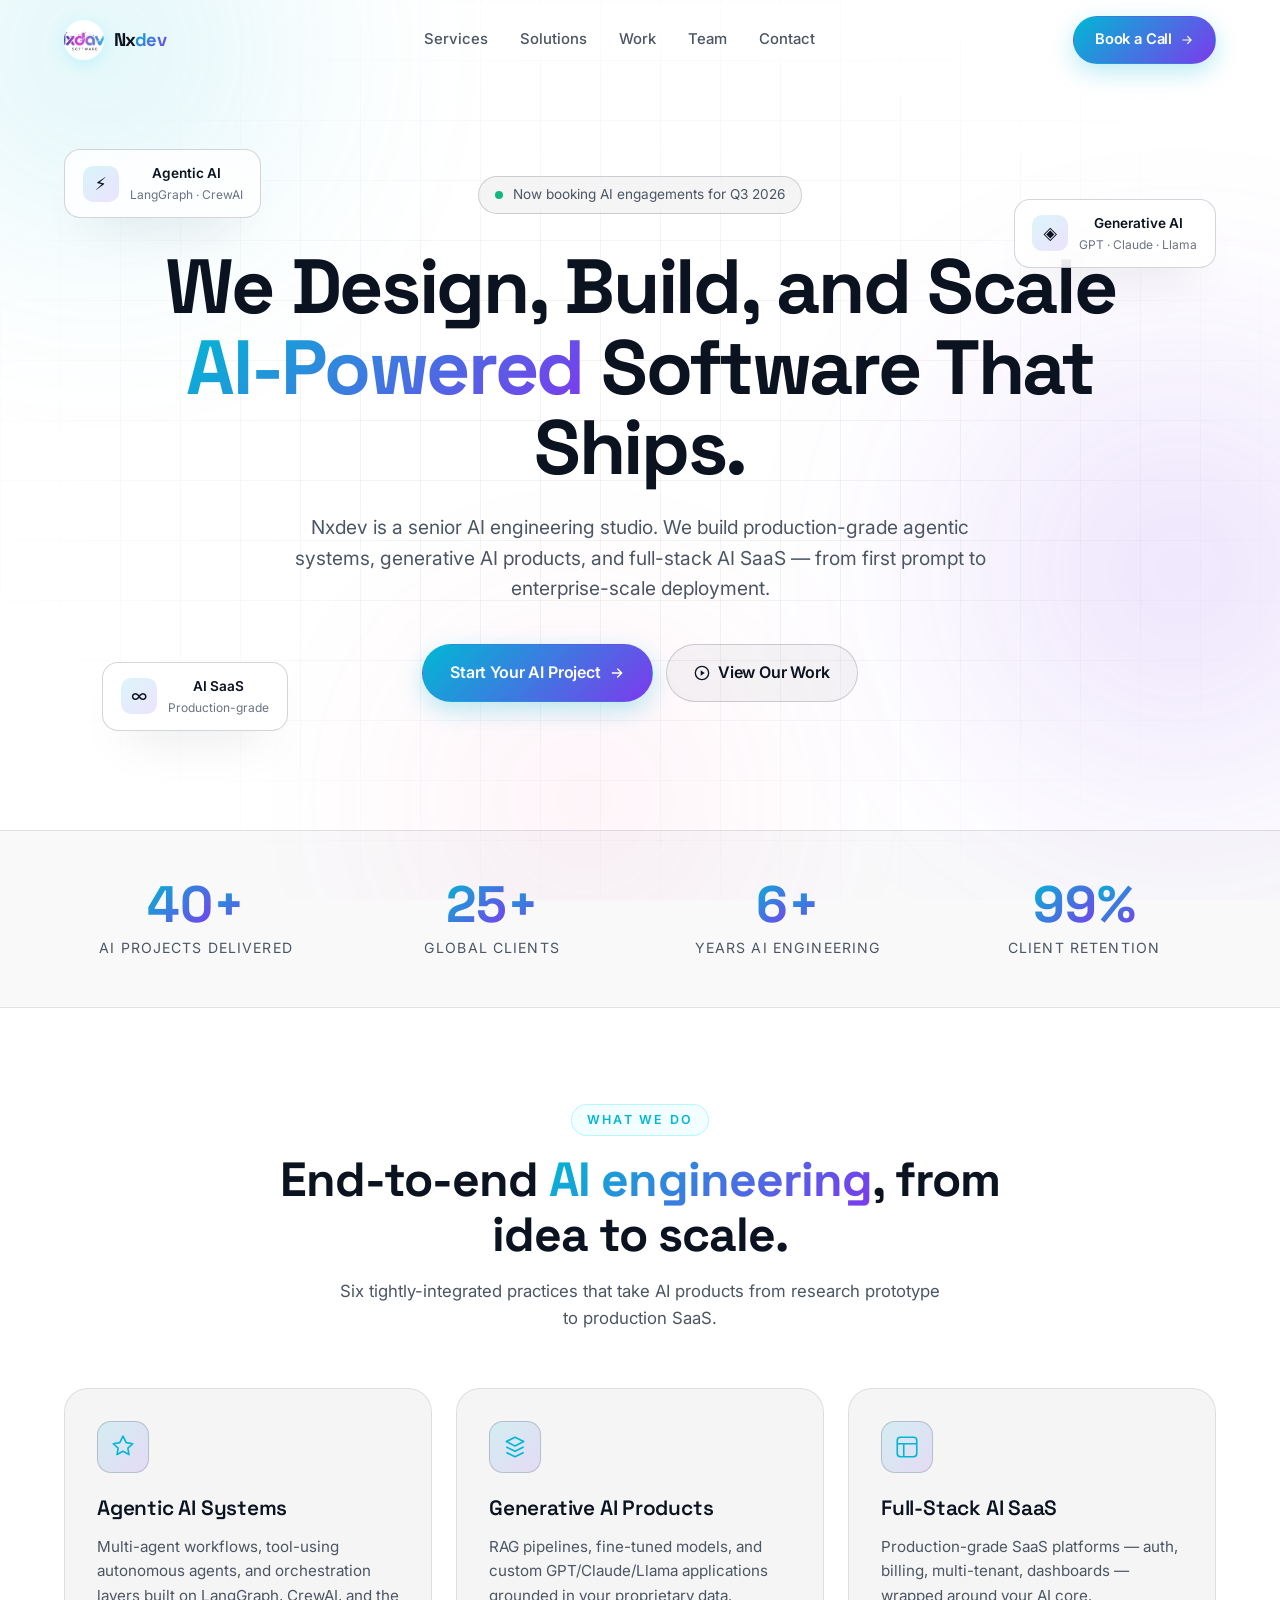
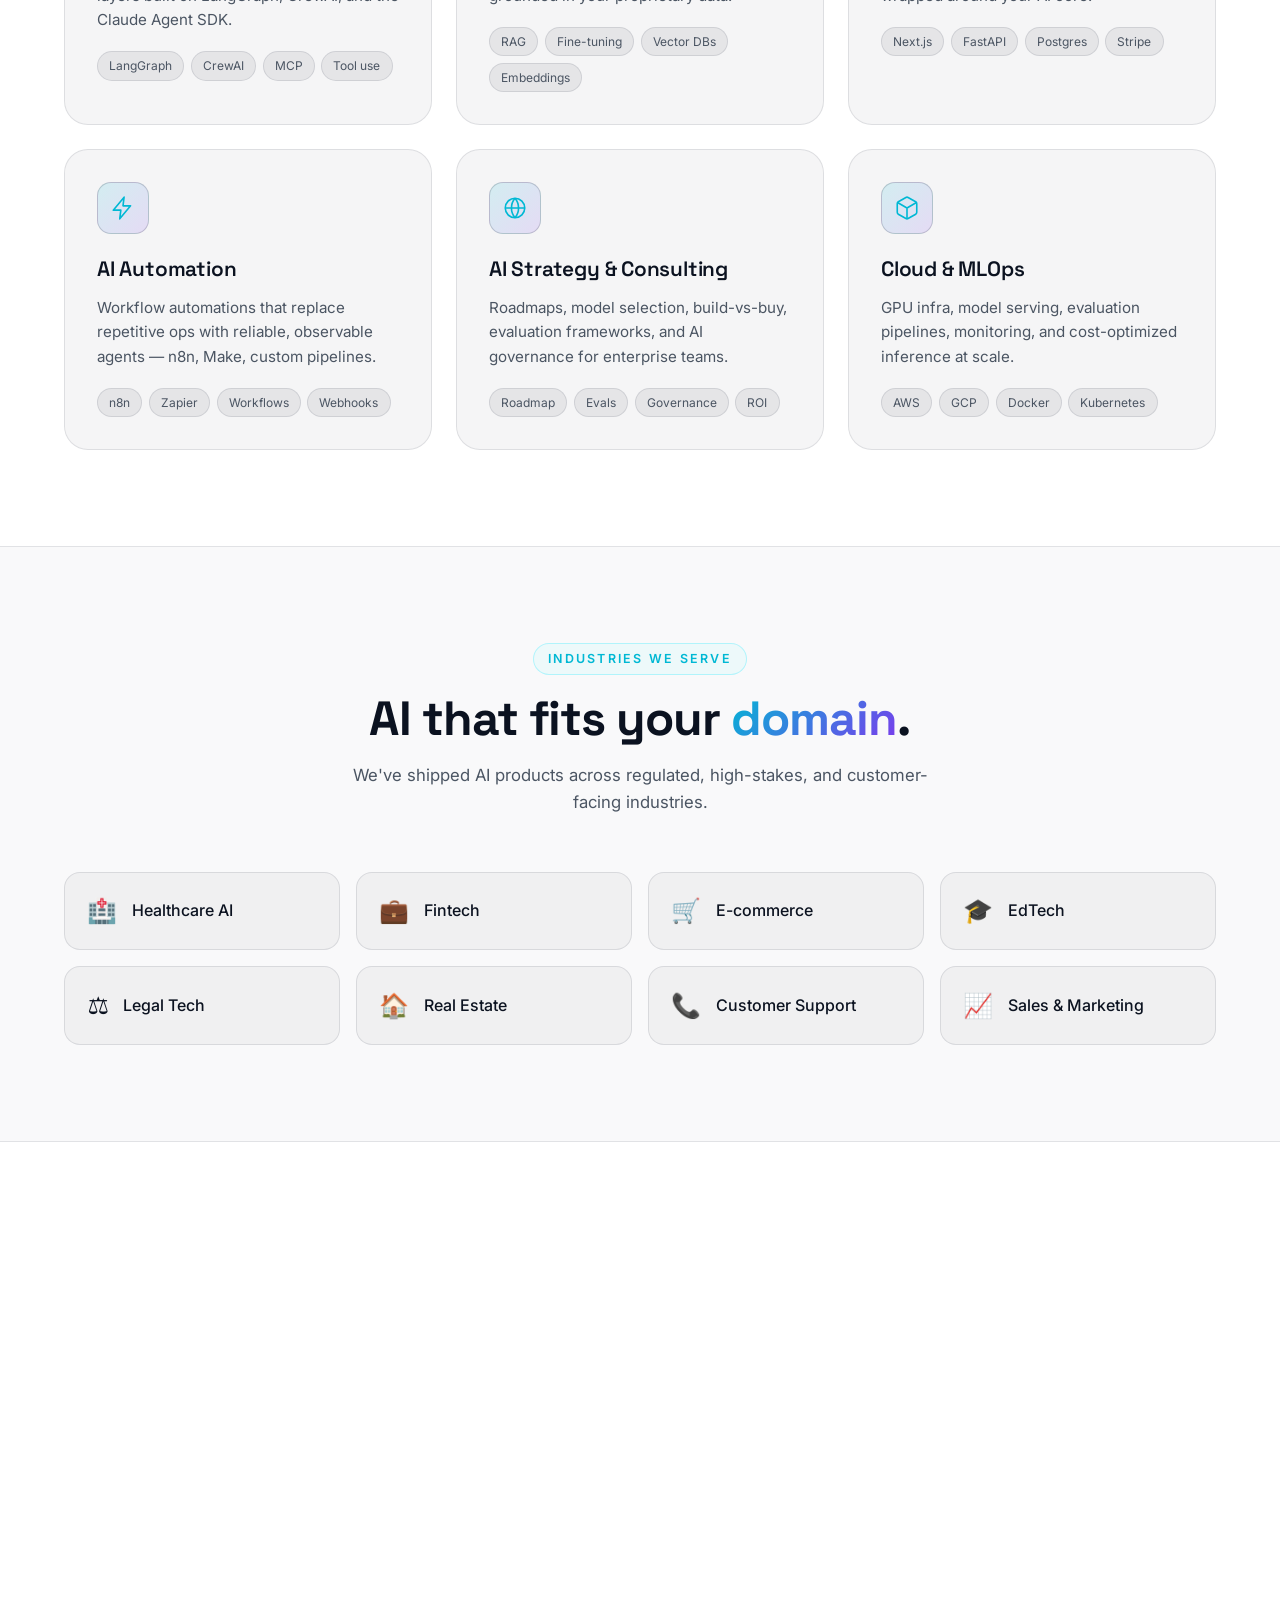
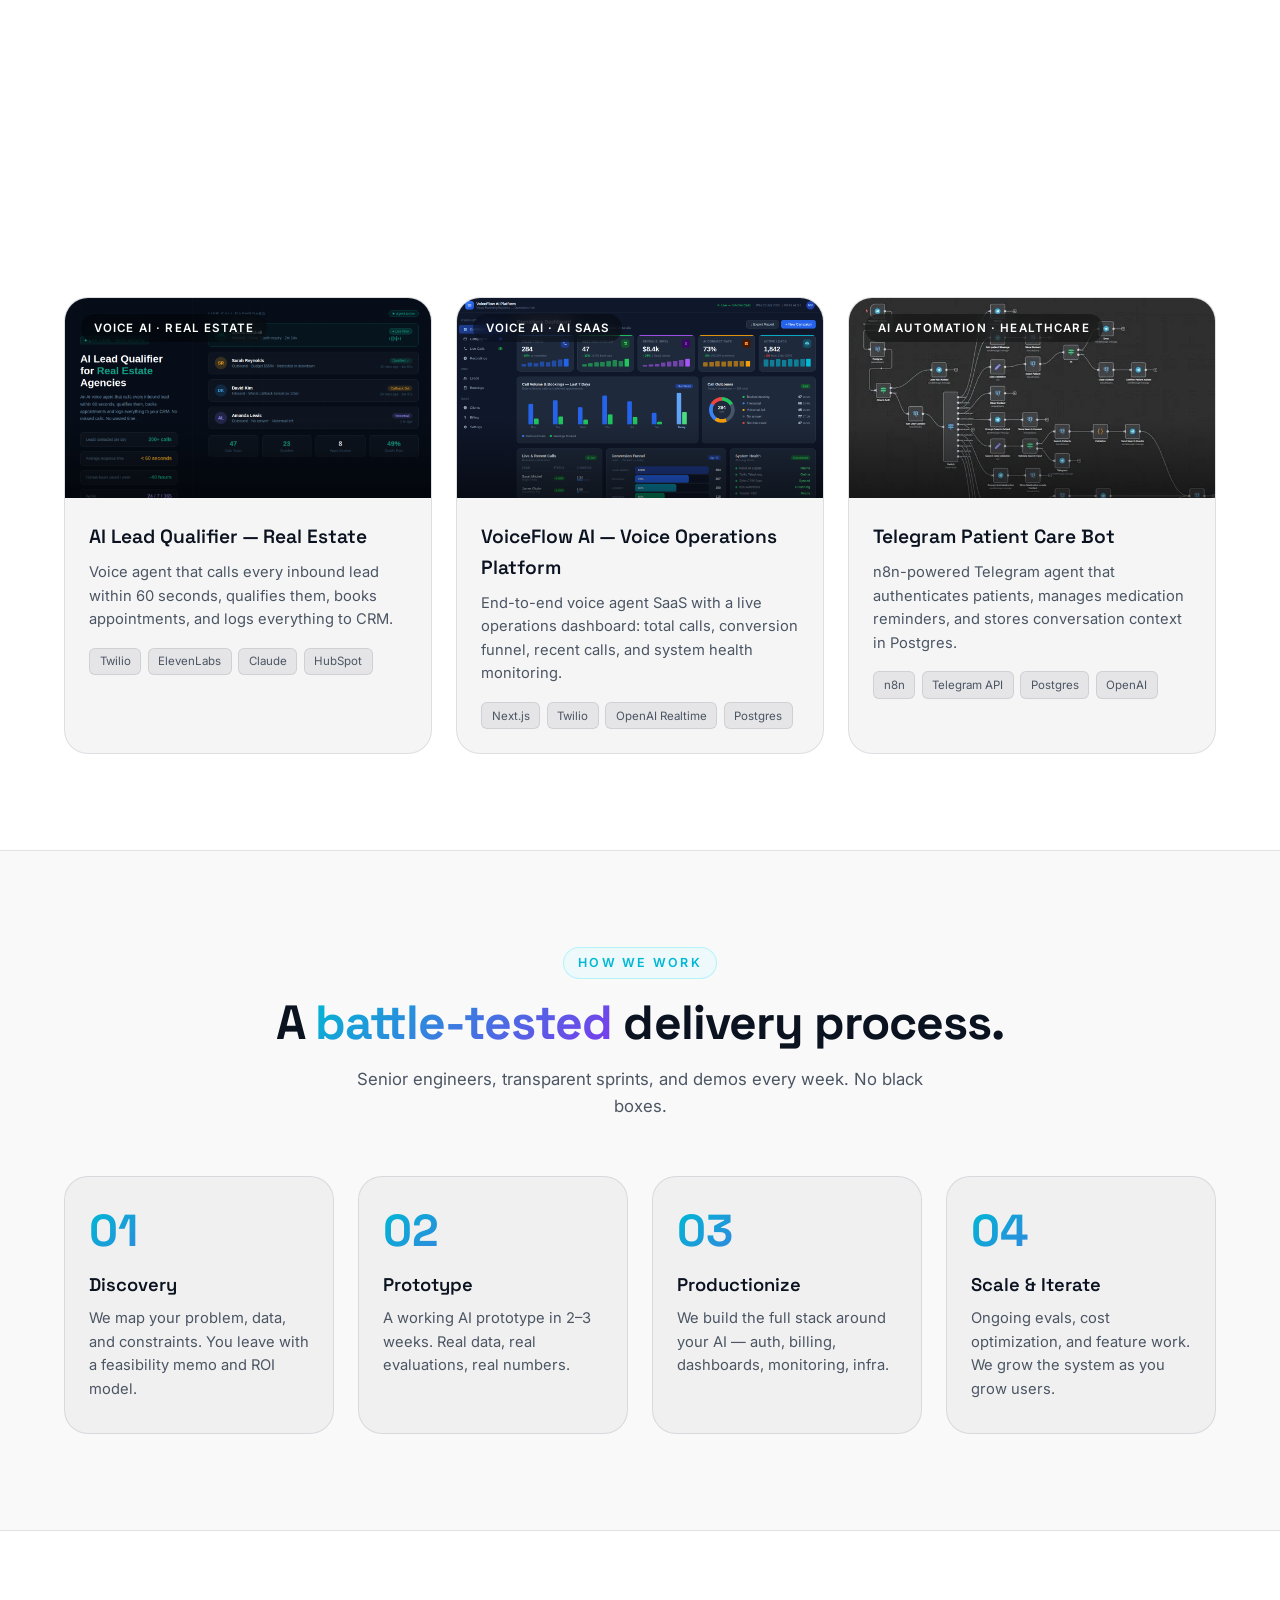
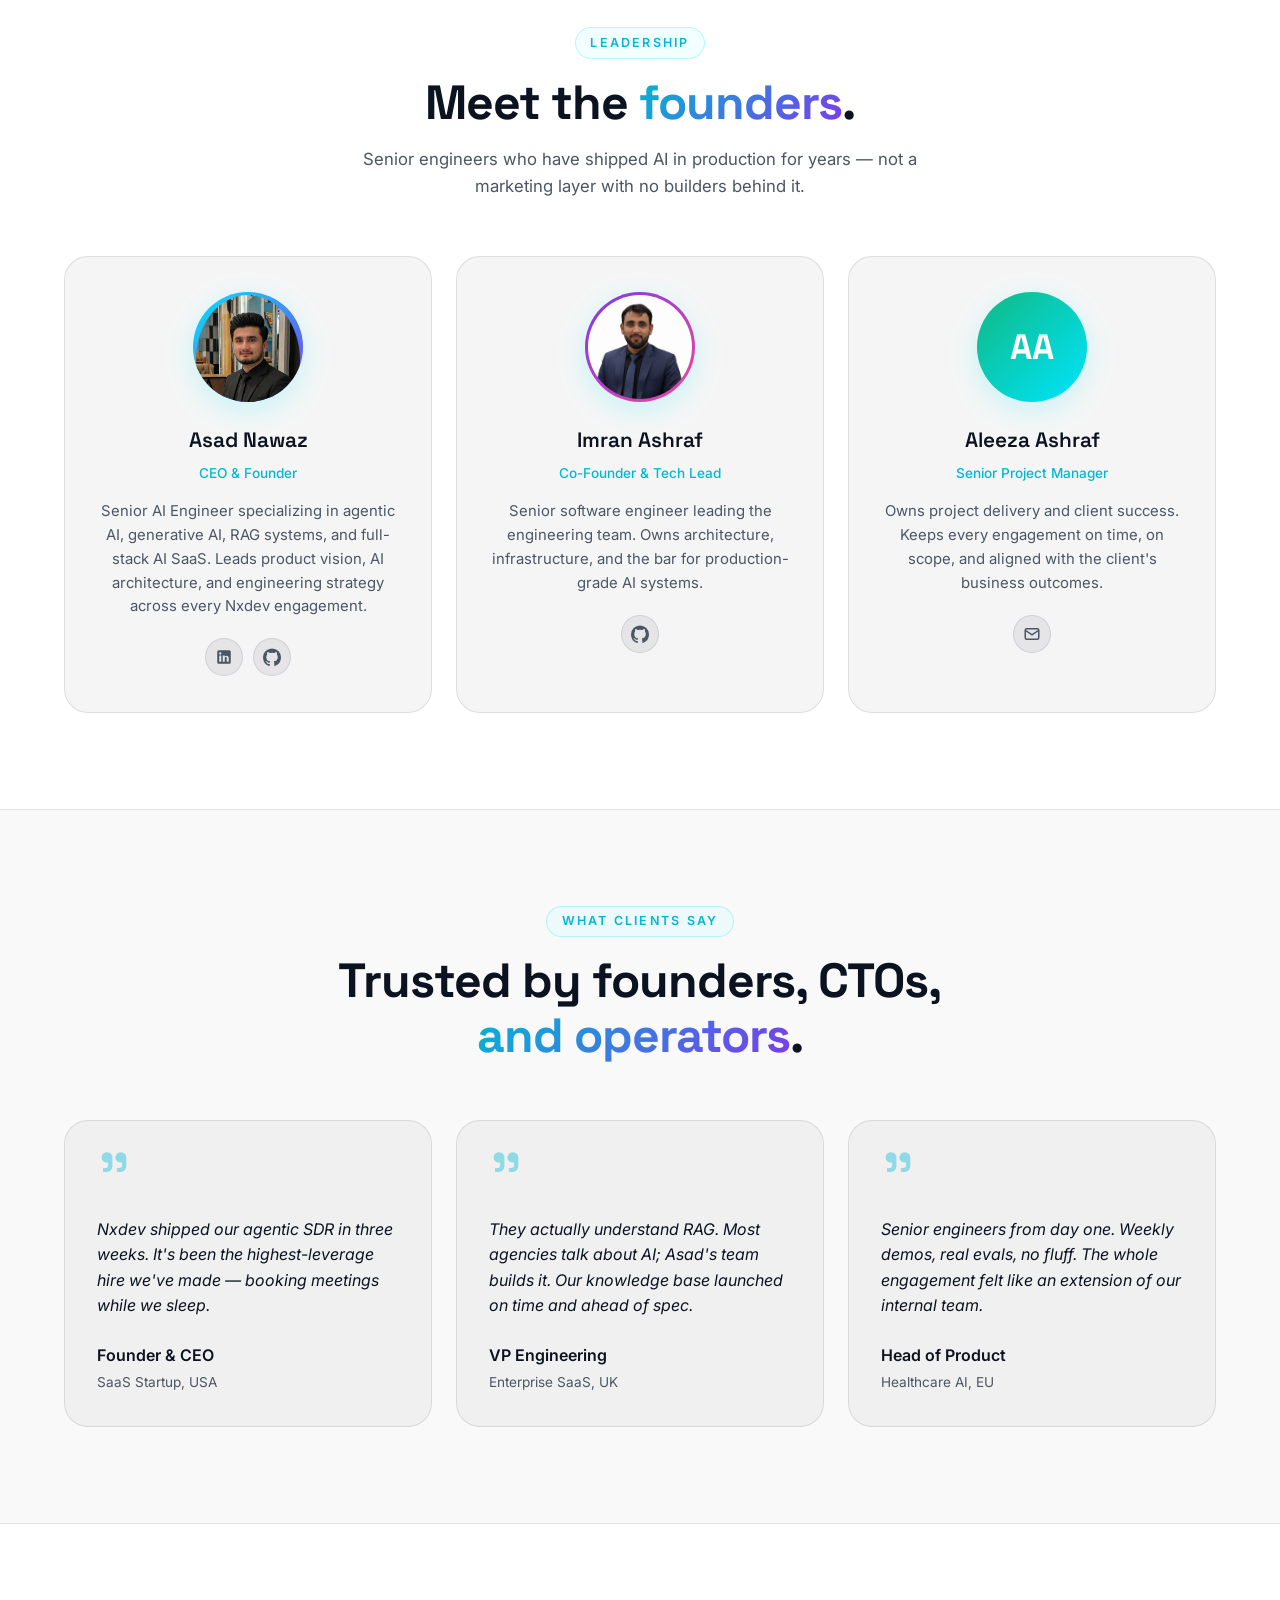
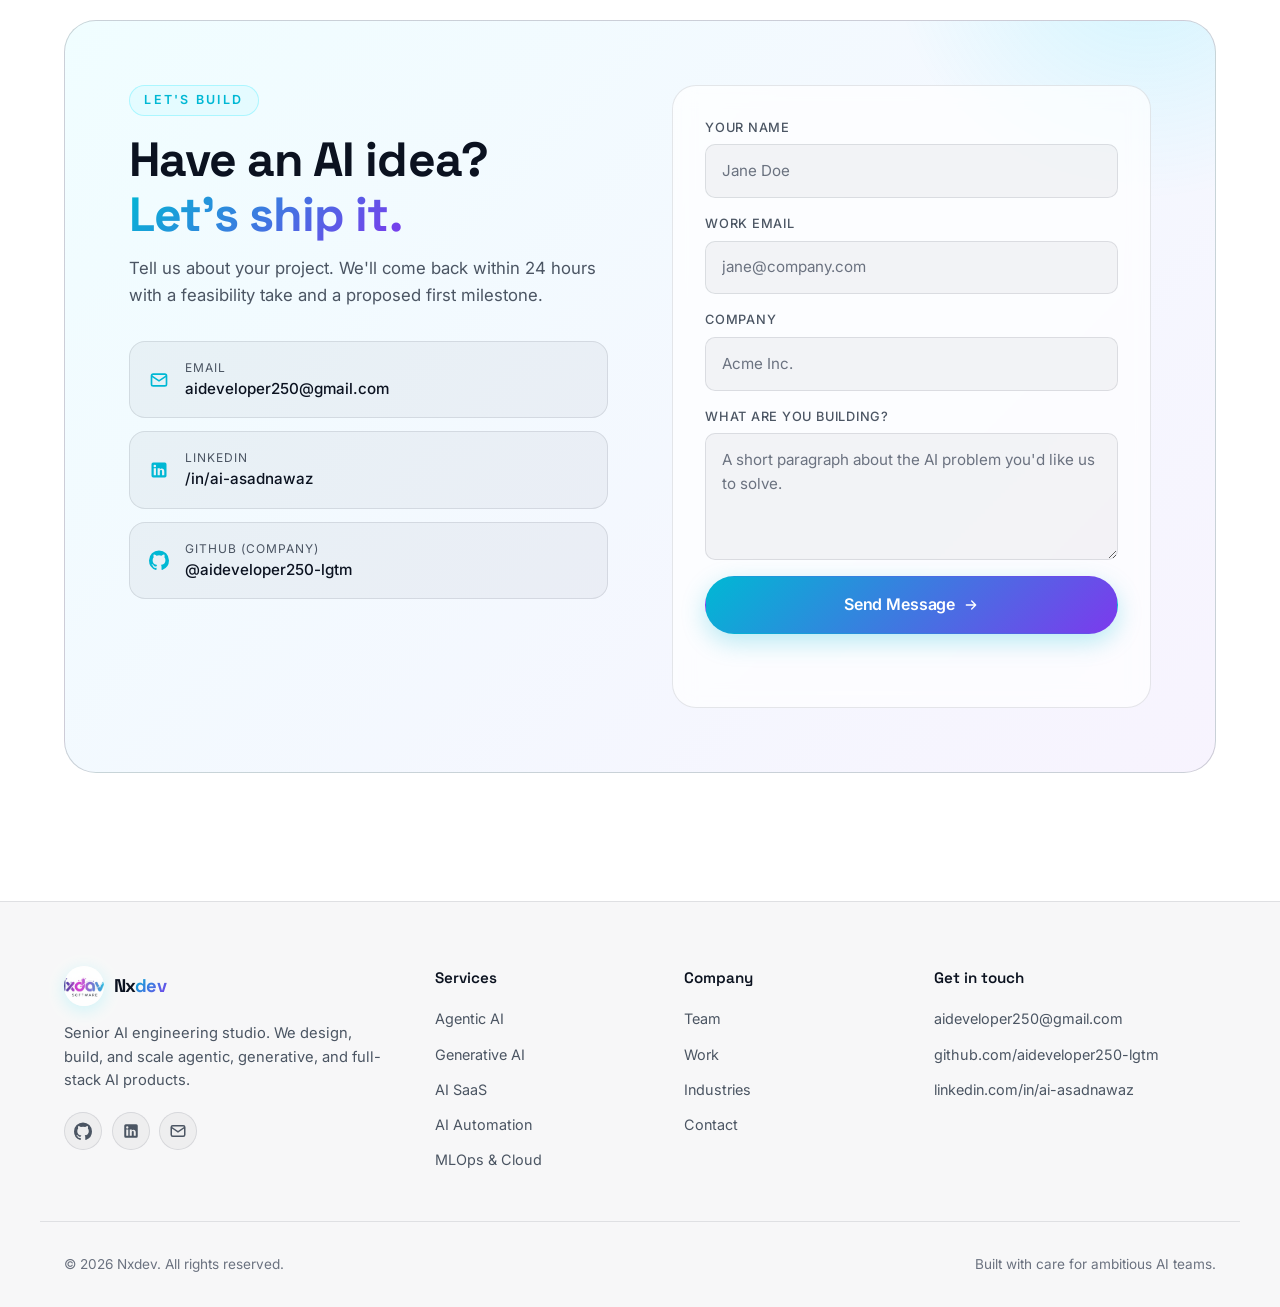
==== commit ca3a66be: "Rebrand site to Nxdev with white theme and updated assets - Rename "Nuevarix Dev" to "Nxdev" across " ====
--- a/index.html
+++ b/index.html
@@ -3,23 +3,23 @@
 <head>
   <meta charset="UTF-8" />
   <meta name="viewport" content="width=device-width, initial-scale=1.0" />
-  <meta name="description" content="Nuevarix Dev — We design, build, and scale agentic AI, generative AI, and full-stack AI SaaS solutions for ambitious teams." />
-  <meta name="keywords" content="AI development, agentic AI, generative AI, AI SaaS, AI automation, full-stack AI, machine learning, LLM, Nuevarix Dev" />
-  <meta name="author" content="Nuevarix Dev" />
-
-  <meta property="og:title" content="Nuevarix Dev — Agentic & Generative AI Engineering" />
+  <meta name="description" content="Nxdev — We design, build, and scale agentic AI, generative AI, and full-stack AI SaaS solutions for ambitious teams." />
+  <meta name="keywords" content="AI development, agentic AI, generative AI, AI SaaS, AI automation, full-stack AI, machine learning, LLM, Nxdev" />
+  <meta name="author" content="Nxdev" />
+
+  <meta property="og:title" content="Nxdev — Agentic & Generative AI Engineering" />
   <meta property="og:description" content="We design, build, and scale agentic AI, generative AI, and full-stack AI SaaS solutions." />
   <meta property="og:type" content="website" />
 
-  <title>Nuevarix Dev — Agentic & Generative AI Engineering</title>
+  <title>Nxdev — Agentic & Generative AI Engineering</title>
 
   <link rel="preconnect" href="https://fonts.googleapis.com" />
   <link rel="preconnect" href="https://fonts.gstatic.com" crossorigin />
   <link href="https://fonts.googleapis.com/css2?family=Space+Grotesk:wght@400;500;600;700&family=Inter:wght@300;400;500;600;700&display=swap" rel="stylesheet" />
 
   <link rel="stylesheet" href="styles.css" />
-  <link rel="icon" type="image/png" href="assets/logo.png" />
-  <meta property="og:image" content="assets/logo.png" />
+  <link rel="icon" type="image/png" href="assets/nxdev-logo.png" />
+  <meta property="og:image" content="assets/nxdev-logo.png" />
 </head>
 <body>
   <!-- Animated background orbs -->
@@ -33,11 +33,11 @@
   <!-- NAVIGATION -->
   <header class="nav" id="nav">
     <div class="container nav-inner">
-      <a href="#home" class="logo" aria-label="Nuevarix Dev home">
+      <a href="#home" class="logo" aria-label="Nxdev home">
         <span class="logo-mark">
-          <img src="assets/logo.png" alt="Nuevarix Dev logo" />
+          <img src="assets/nxdev-logo.png" alt="Nxdev logo" />
         </span>
-        <span class="logo-text">Nuevarix<span class="logo-accent"> Dev</span></span>
+        <span class="logo-text">Nx<span class="logo-accent">dev</span></span>
       </a>
 
       <nav class="nav-links" aria-label="Primary">
@@ -73,7 +73,7 @@
       </h1>
 
       <p class="hero-sub">
-        Nuevarix Dev is a senior AI engineering studio. We build production-grade
+        Nxdev is a senior AI engineering studio. We build production-grade
         agentic systems, generative AI products, and full-stack AI SaaS — from
         first prompt to enterprise-scale deployment.
       </p>
@@ -370,11 +370,11 @@
       <div class="team-grid">
         <article class="team-card">
           <div class="team-avatar team-avatar-photo" style="--c1:#00e5ff;--c2:#7c3aed;">
-            <img src="assets/asad-nawaz.png" alt="Asad Nawaz, CEO and Founder of Nuevarix Dev" />
+            <img src="assets/asad-nawaz.png" alt="Asad Nawaz, CEO and Founder of Nxdev" />
           </div>
           <h3>Asad Nawaz</h3>
           <div class="team-role">CEO &amp; Founder</div>
-          <p>Senior AI Engineer specializing in agentic AI, generative AI, RAG systems, and full-stack AI SaaS. Leads product vision, AI architecture, and engineering strategy across every Nuevarix Dev engagement.</p>
+          <p>Senior AI Engineer specializing in agentic AI, generative AI, RAG systems, and full-stack AI SaaS. Leads product vision, AI architecture, and engineering strategy across every Nxdev engagement.</p>
           <div class="team-socials">
             <a href="https://www.linkedin.com/in/ai-asadnawaz/" target="_blank" rel="noopener" aria-label="Asad Nawaz on LinkedIn">
               <svg width="18" height="18" viewBox="0 0 24 24" fill="currentColor"><path d="M19 3a2 2 0 012 2v14a2 2 0 01-2 2H5a2 2 0 01-2-2V5a2 2 0 012-2h14zM8.34 18.34V10H5.67v8.34h2.67zM7 8.84A1.55 1.55 0 105.45 7.3 1.55 1.55 0 007 8.84zM18.34 18.34v-4.57c0-2.39-1.28-3.5-3-3.5a2.59 2.59 0 00-2.34 1.29V10h-2.67v8.34h2.67v-4.65a1.43 1.43 0 011.5-1.55c.84 0 1.17.64 1.17 1.55v4.65h2.67z"/></svg>
@@ -387,7 +387,7 @@
 
         <article class="team-card">
           <div class="team-avatar team-avatar-photo" style="--c1:#7c3aed;--c2:#ec4899;">
-            <img src="assets/imran-ashraf.jpeg" alt="Imran Ashraf, Co-Founder and Tech Lead at Nuevarix Dev" />
+            <img src="assets/imran-ashraf.png" alt="Imran Ashraf, Co-Founder and Tech Lead at Nxdev" />
           </div>
           <h3>Imran Ashraf</h3>
           <div class="team-role">Co-Founder &amp; Tech Lead</div>
@@ -425,7 +425,7 @@
       <div class="testimonials-grid">
         <blockquote class="testimonial">
           <div class="quote-mark">"</div>
-          <p>Nuevarix Dev shipped our agentic SDR in three weeks. It's been the highest-leverage hire we've made — booking meetings while we sleep.</p>
+          <p>Nxdev shipped our agentic SDR in three weeks. It's been the highest-leverage hire we've made — booking meetings while we sleep.</p>
           <footer><strong>Founder &amp; CEO</strong><span>SaaS Startup, USA</span></footer>
         </blockquote>
         <blockquote class="testimonial">
@@ -509,11 +509,11 @@
   <footer class="footer">
     <div class="container footer-grid">
       <div class="footer-brand">
-        <a href="#home" class="logo" aria-label="Nuevarix Dev home">
+        <a href="#home" class="logo" aria-label="Nxdev home">
           <span class="logo-mark">
-            <img src="assets/logo.png" alt="Nuevarix Dev logo" />
+            <img src="assets/nxdev-logo.png" alt="Nxdev logo" />
           </span>
-          <span class="logo-text">Nuevarix<span class="logo-accent"> Dev</span></span>
+          <span class="logo-text">Nx<span class="logo-accent">dev</span></span>
         </a>
         <p class="footer-tag">Senior AI engineering studio. We design, build, and scale agentic, generative, and full-stack AI products.</p>
         <div class="footer-socials">
@@ -561,7 +561,7 @@
     </div>
 
     <div class="container footer-bottom">
-      <span>&copy; <span id="year"></span> Nuevarix Dev. All rights reserved.</span>
+      <span>&copy; <span id="year"></span> Nxdev. All rights reserved.</span>
       <span>Built with care for ambitious AI teams.</span>
     </div>
   </footer>
--- a/styles.css
+++ b/styles.css
@@ -3,30 +3,30 @@
    ========================================================= */
 
 :root {
-  --bg: #07080d;
-  --bg-2: #0c0e16;
-  --surface: rgba(255, 255, 255, 0.04);
-  --surface-2: rgba(255, 255, 255, 0.06);
-  --border: rgba(255, 255, 255, 0.08);
-  --border-strong: rgba(255, 255, 255, 0.14);
-
-  --text: #e8ecf2;
-  --text-muted: #98a2b3;
+  --bg: #ffffff;
+  --bg-2: #f7f8fb;
+  --surface: rgba(15, 23, 42, 0.04);
+  --surface-2: rgba(15, 23, 42, 0.07);
+  --border: rgba(15, 23, 42, 0.10);
+  --border-strong: rgba(15, 23, 42, 0.18);
+
+  --text: #0b1220;
+  --text-muted: #4b5563;
   --text-dim: #6b7280;
 
-  --primary: #00e5ff;
+  --primary: #00b8d4;
   --primary-2: #7c3aed;
   --accent: #ec4899;
 
-  --gradient-primary: linear-gradient(135deg, #00e5ff 0%, #7c3aed 100%);
-  --gradient-soft: linear-gradient(135deg, rgba(0, 229, 255, 0.18), rgba(124, 58, 237, 0.18));
+  --gradient-primary: linear-gradient(135deg, #00b8d4 0%, #7c3aed 100%);
+  --gradient-soft: linear-gradient(135deg, rgba(0, 184, 212, 0.14), rgba(124, 58, 237, 0.14));
 
   --radius-sm: 10px;
   --radius: 16px;
   --radius-lg: 24px;
 
-  --shadow-glow: 0 0 60px rgba(0, 229, 255, 0.15);
-  --shadow-card: 0 1px 0 rgba(255, 255, 255, 0.05) inset, 0 30px 60px -30px rgba(0, 0, 0, 0.6);
+  --shadow-glow: 0 0 60px rgba(0, 184, 212, 0.18);
+  --shadow-card: 0 1px 0 rgba(255, 255, 255, 0.7) inset, 0 24px 50px -28px rgba(15, 23, 42, 0.25);
 
   --container: 1200px;
   --ease: cubic-bezier(0.22, 1, 0.36, 1);
@@ -72,12 +72,12 @@
   position: absolute;
   border-radius: 50%;
   filter: blur(120px);
-  opacity: 0.5;
+  opacity: 0.22;
   will-change: transform;
 }
 .orb-1 {
   width: 500px; height: 500px;
-  background: radial-gradient(circle, #00e5ff 0%, transparent 70%);
+  background: radial-gradient(circle, #00b8d4 0%, transparent 70%);
   top: -200px; left: -150px;
   animation: float1 20s ease-in-out infinite;
 }
@@ -91,7 +91,7 @@
   width: 400px; height: 400px;
   background: radial-gradient(circle, #ec4899 0%, transparent 70%);
   bottom: -100px; left: 30%;
-  opacity: 0.3;
+  opacity: 0.16;
   animation: float3 30s ease-in-out infinite;
 }
 @keyframes float1 { 0%,100%{transform:translate(0,0)} 50%{transform:translate(60px,80px)} }
@@ -103,8 +103,8 @@
   inset: 0;
   z-index: -1;
   background-image:
-    linear-gradient(rgba(255,255,255,0.025) 1px, transparent 1px),
-    linear-gradient(90deg, rgba(255,255,255,0.025) 1px, transparent 1px);
+    linear-gradient(rgba(15,23,42,0.05) 1px, transparent 1px),
+    linear-gradient(90deg, rgba(15,23,42,0.05) 1px, transparent 1px);
   background-size: 60px 60px;
   mask-image: radial-gradient(ellipse at center, black 30%, transparent 80%);
   -webkit-mask-image: radial-gradient(ellipse at center, black 30%, transparent 80%);
@@ -122,7 +122,7 @@
   transition: all 0.3s var(--ease);
 }
 .nav.scrolled {
-  background: rgba(7, 8, 13, 0.8);
+  background: rgba(255, 255, 255, 0.85);
   backdrop-filter: blur(20px);
   -webkit-backdrop-filter: blur(20px);
   border-bottom: 1px solid var(--border);
@@ -227,12 +227,12 @@
 
 .btn-primary {
   background: var(--gradient-primary);
-  color: #07080d;
-  box-shadow: 0 8px 30px rgba(0, 229, 255, 0.25);
+  color: #ffffff;
+  box-shadow: 0 8px 24px rgba(0, 184, 212, 0.28);
 }
 .btn-primary:hover {
   transform: translateY(-2px);
-  box-shadow: 0 12px 40px rgba(0, 229, 255, 0.4);
+  box-shadow: 0 12px 32px rgba(124, 58, 237, 0.35);
 }
 .btn-primary:active { transform: translateY(0); }
 
@@ -330,7 +330,7 @@
   align-items: center;
   gap: 0.7rem;
   padding: 0.8rem 1.1rem;
-  background: rgba(12, 14, 22, 0.7);
+  background: rgba(255, 255, 255, 0.8);
   border: 1px solid var(--border-strong);
   border-radius: var(--radius);
   backdrop-filter: blur(20px);
@@ -370,7 +370,7 @@
   padding: 3rem 0;
   border-top: 1px solid var(--border);
   border-bottom: 1px solid var(--border);
-  background: rgba(255,255,255,0.015);
+  background: rgba(15,23,42,0.025);
 }
 .stats-grid {
   display: grid;
@@ -403,7 +403,7 @@
    SECTIONS
    ========================================================= */
 .section { padding: 6rem 0; position: relative; }
-.section-alt { background: rgba(255,255,255,0.015); border-top: 1px solid var(--border); border-bottom: 1px solid var(--border); }
+.section-alt { background: rgba(15,23,42,0.025); border-top: 1px solid var(--border); border-bottom: 1px solid var(--border); }
 
 .section-head { text-align: center; max-width: 760px; margin: 0 auto 3.5rem; }
 .eyebrow {
@@ -567,7 +567,7 @@
 }
 
 /* Real product UI screenshot covers */
-.project-cover-img { background: #0a0d14; }
+.project-cover-img { background: #f1f5f9; }
 .project-cover-img::before { display: none; }
 .project-cover-img img {
   width: 100%; height: 100%;
@@ -842,7 +842,7 @@
 
 .contact-form {
   display: flex; flex-direction: column; gap: 1rem;
-  background: rgba(7,8,13,0.5);
+  background: rgba(255,255,255,0.7);
   border: 1px solid var(--border);
   border-radius: var(--radius-lg);
   padding: 2rem;
@@ -894,7 +894,7 @@
 .footer {
   border-top: 1px solid var(--border);
   padding: 4rem 0 2rem;
-  background: rgba(0, 0, 0, 0.3);
+  background: rgba(15, 23, 42, 0.03);
 }
 .footer-grid {
   display: grid;
@@ -991,7 +991,7 @@
     align-items: stretch;
     padding: 1.5rem;
     margin-top: 0.6rem;
-    background: rgba(12, 14, 22, 0.95);
+    background: rgba(255, 255, 255, 0.96);
     backdrop-filter: blur(20px);
     border: 1px solid var(--border-strong);
     border-radius: var(--radius);
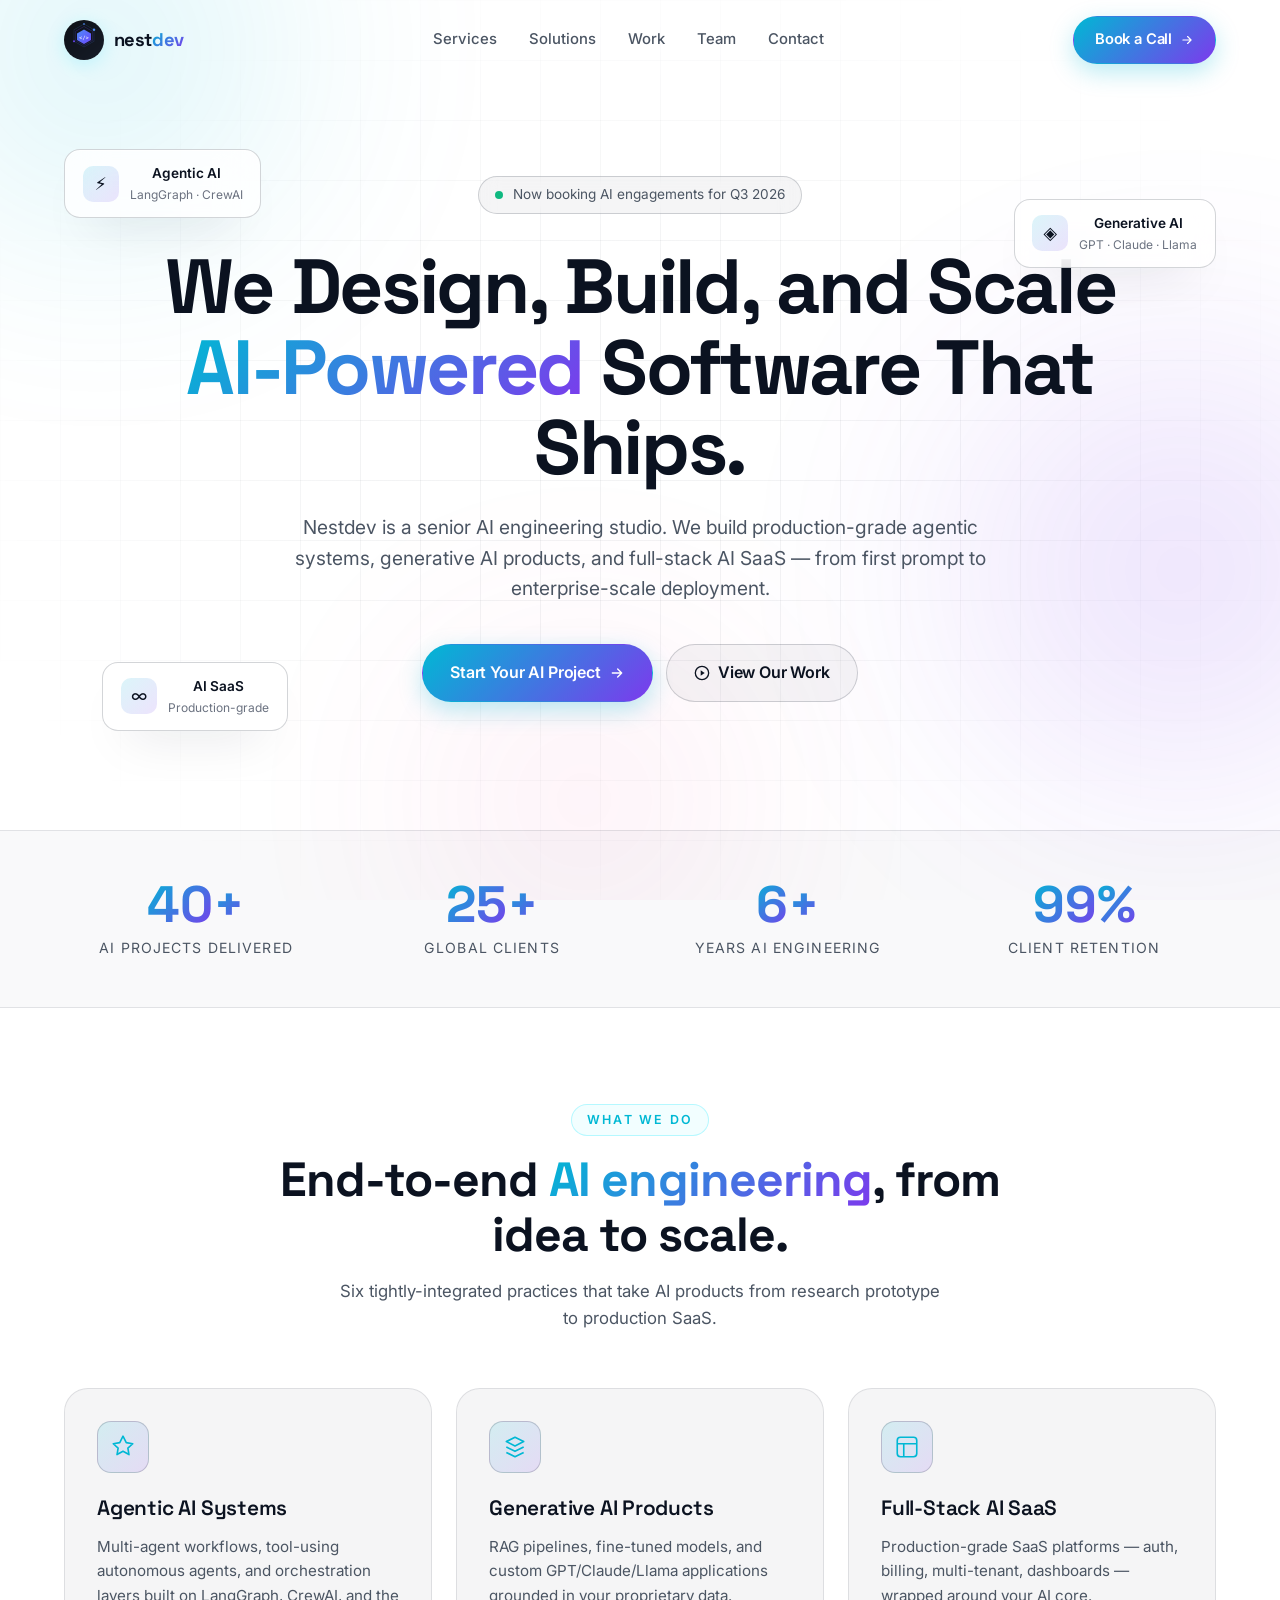
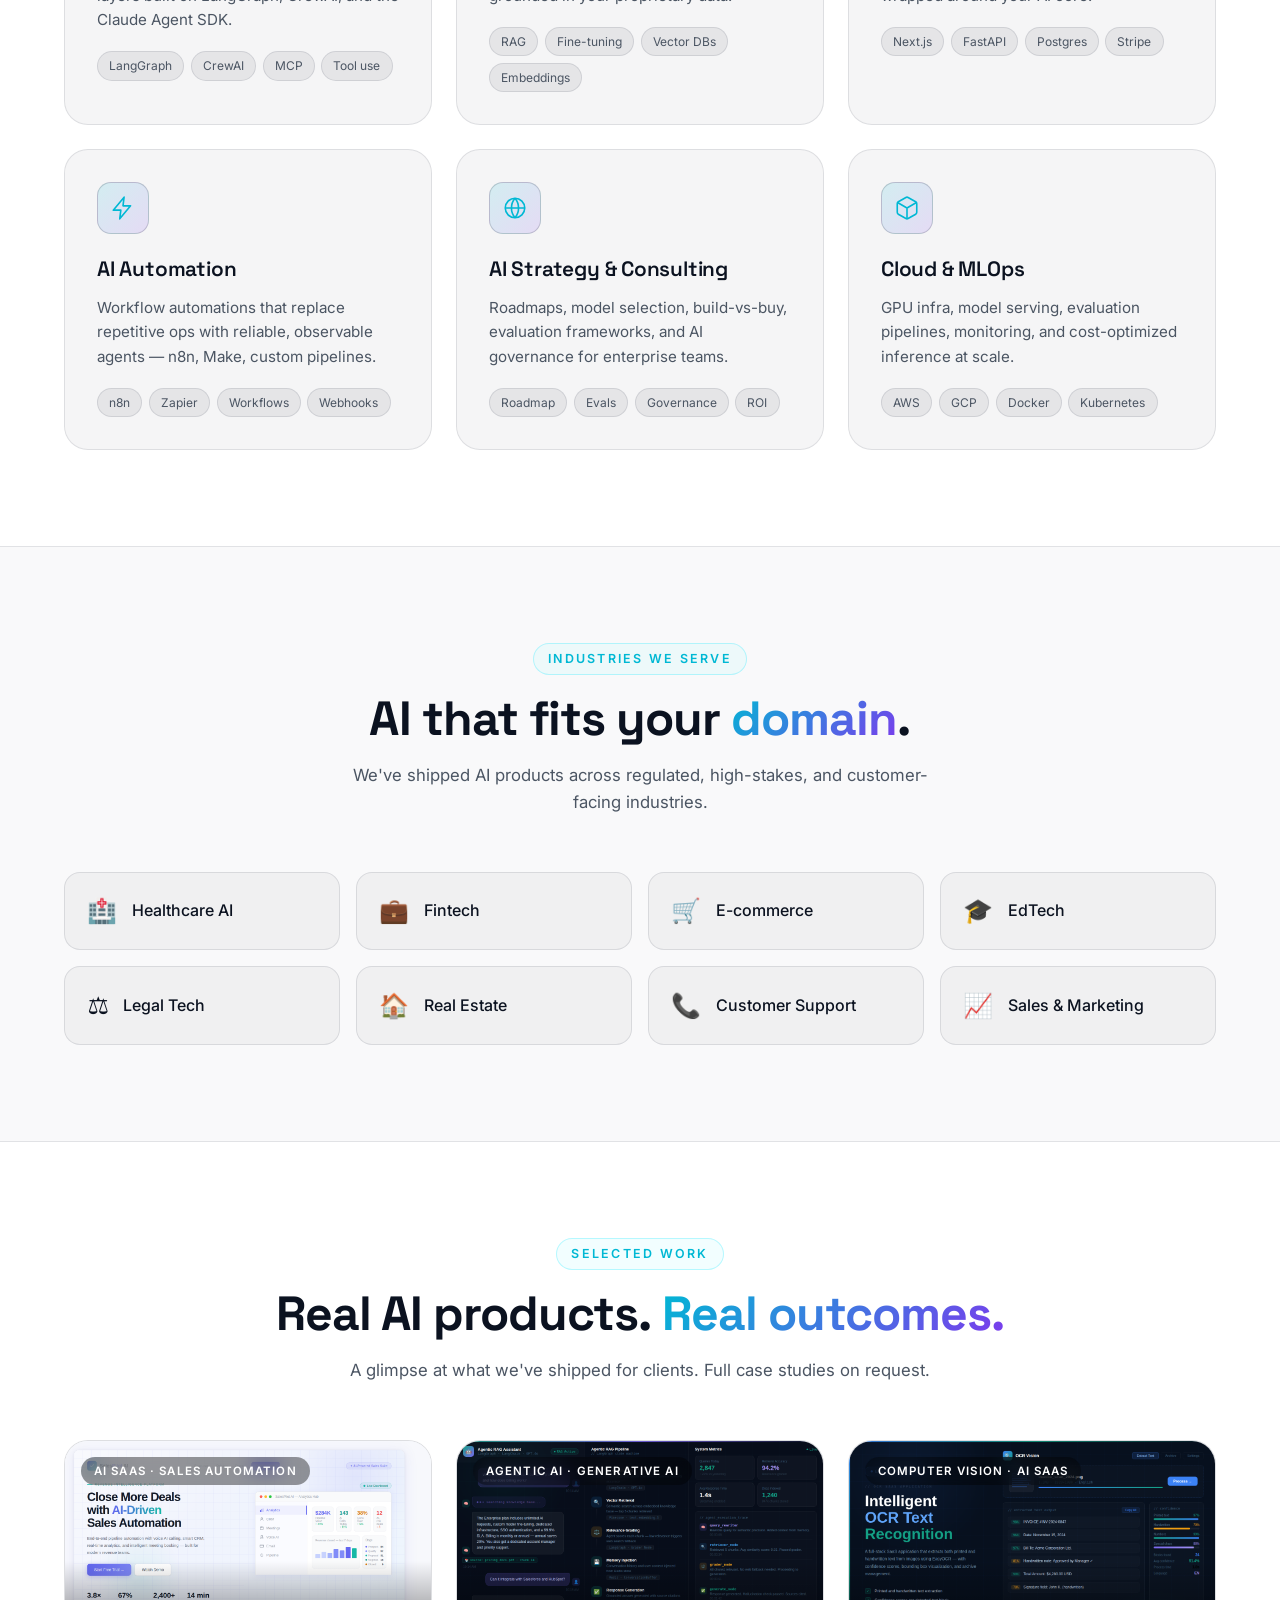
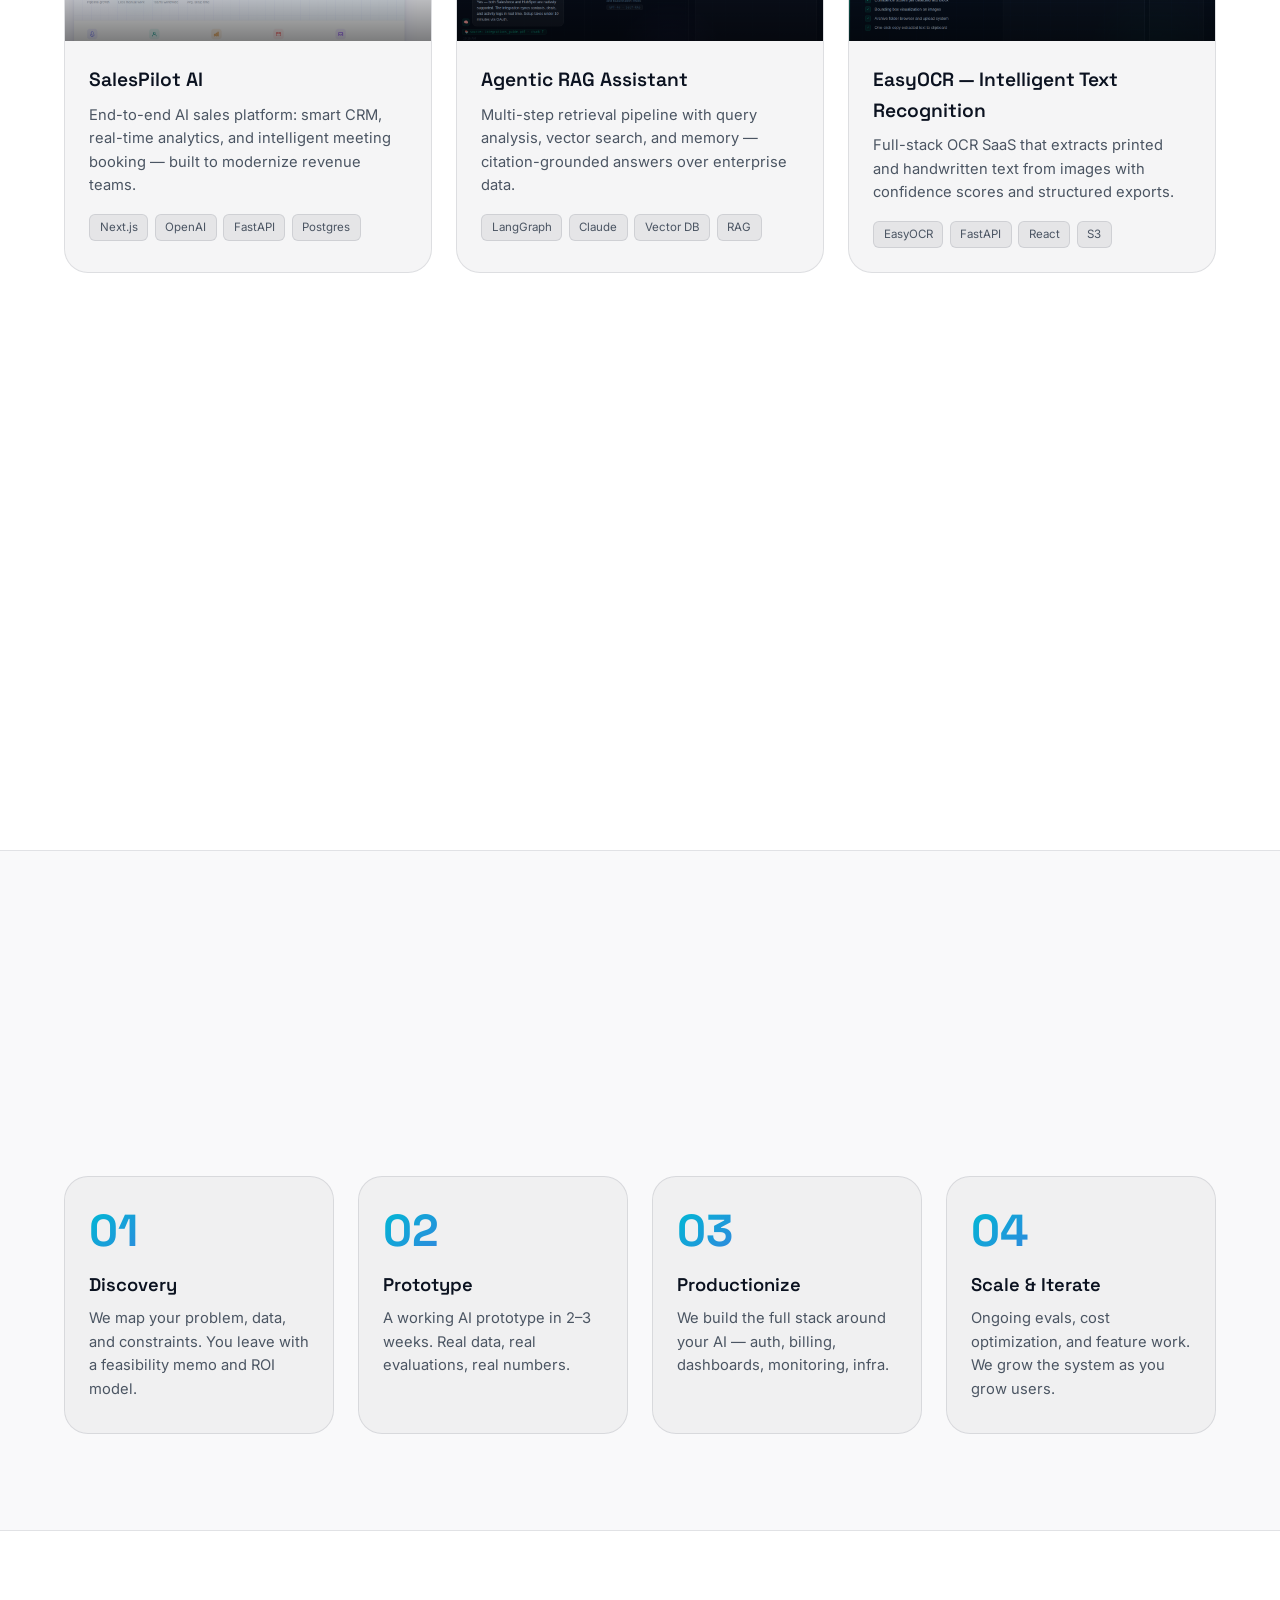
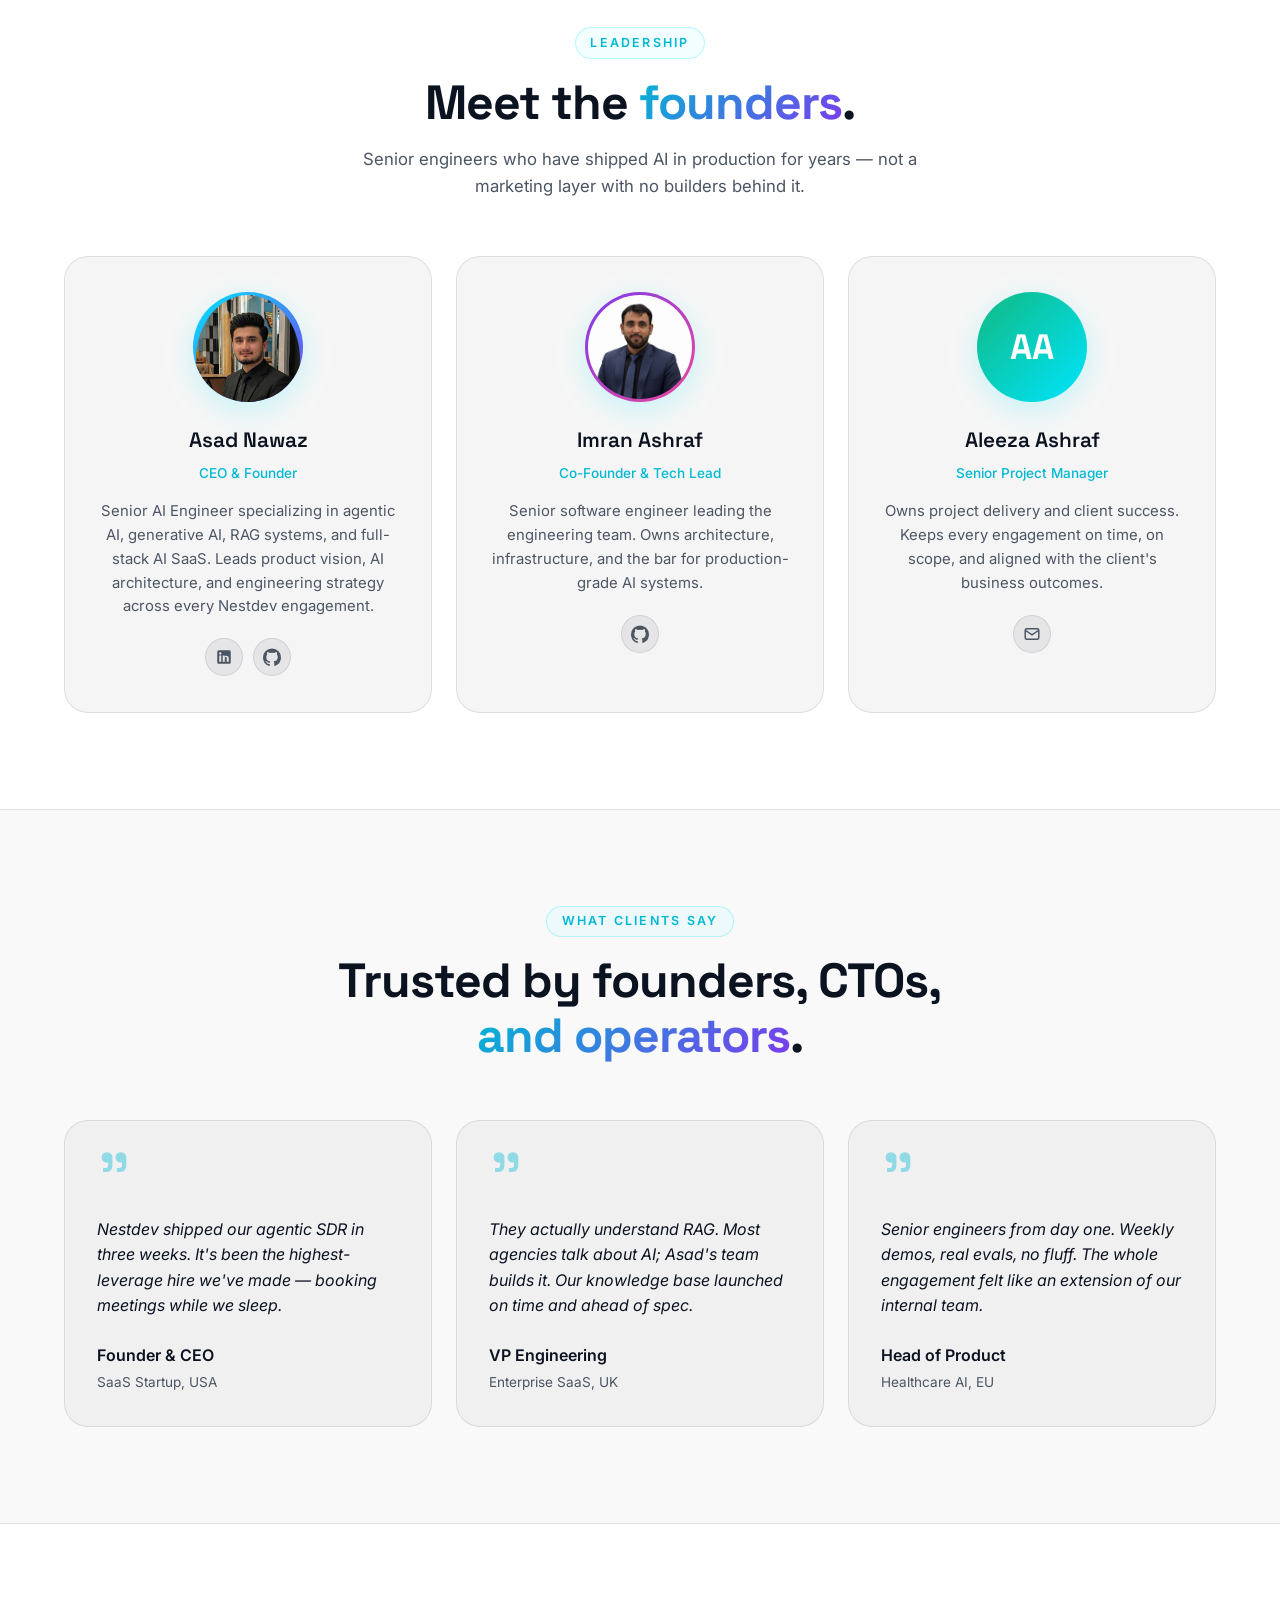
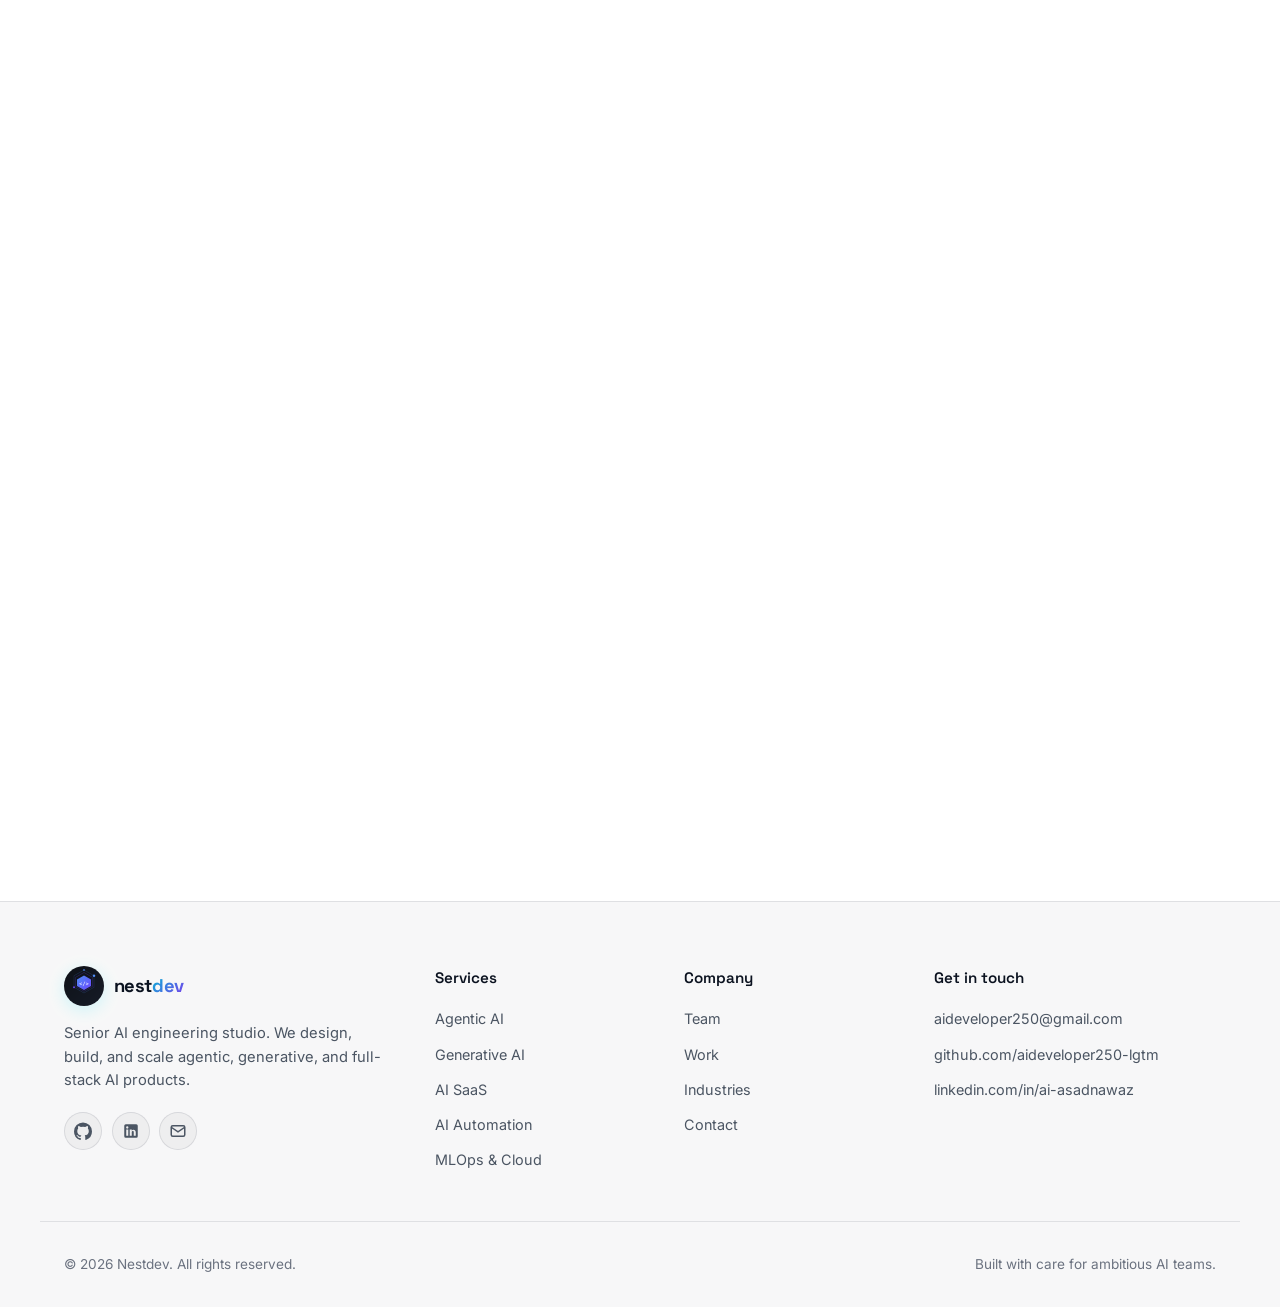
==== commit 6ca946b1: "Rebrand site from Nxdev to Nestdev with new logo Switch the navbar/favicon to the new Nestdev icon, " ====
--- a/index.html
+++ b/index.html
@@ -3,23 +3,23 @@
 <head>
   <meta charset="UTF-8" />
   <meta name="viewport" content="width=device-width, initial-scale=1.0" />
-  <meta name="description" content="Nxdev — We design, build, and scale agentic AI, generative AI, and full-stack AI SaaS solutions for ambitious teams." />
-  <meta name="keywords" content="AI development, agentic AI, generative AI, AI SaaS, AI automation, full-stack AI, machine learning, LLM, Nxdev" />
-  <meta name="author" content="Nxdev" />
-
-  <meta property="og:title" content="Nxdev — Agentic & Generative AI Engineering" />
+  <meta name="description" content="Nestdev — We design, build, and scale agentic AI, generative AI, and full-stack AI SaaS solutions for ambitious teams." />
+  <meta name="keywords" content="AI development, agentic AI, generative AI, AI SaaS, AI automation, full-stack AI, machine learning, LLM, Nestdev" />
+  <meta name="author" content="Nestdev" />
+
+  <meta property="og:title" content="Nestdev — Agentic & Generative AI Engineering" />
   <meta property="og:description" content="We design, build, and scale agentic AI, generative AI, and full-stack AI SaaS solutions." />
   <meta property="og:type" content="website" />
 
-  <title>Nxdev — Agentic & Generative AI Engineering</title>
+  <title>Nestdev — Agentic & Generative AI Engineering</title>
 
   <link rel="preconnect" href="https://fonts.googleapis.com" />
   <link rel="preconnect" href="https://fonts.gstatic.com" crossorigin />
   <link href="https://fonts.googleapis.com/css2?family=Space+Grotesk:wght@400;500;600;700&family=Inter:wght@300;400;500;600;700&display=swap" rel="stylesheet" />
 
   <link rel="stylesheet" href="styles.css" />
-  <link rel="icon" type="image/png" href="assets/nxdev-logo.png" />
-  <meta property="og:image" content="assets/nxdev-logo.png" />
+  <link rel="icon" type="image/png" href="assets/nestdev-icon.png" />
+  <meta property="og:image" content="assets/nestdev-logo-light.png" />
 </head>
 <body>
   <!-- Animated background orbs -->
@@ -33,11 +33,11 @@
   <!-- NAVIGATION -->
   <header class="nav" id="nav">
     <div class="container nav-inner">
-      <a href="#home" class="logo" aria-label="Nxdev home">
+      <a href="#home" class="logo" aria-label="Nestdev home">
         <span class="logo-mark">
-          <img src="assets/nxdev-logo.png" alt="Nxdev logo" />
+          <img src="assets/nestdev-icon.png" alt="Nestdev logo" />
         </span>
-        <span class="logo-text">Nx<span class="logo-accent">dev</span></span>
+        <span class="logo-text">nest<span class="logo-accent">dev</span></span>
       </a>
 
       <nav class="nav-links" aria-label="Primary">
@@ -73,7 +73,7 @@
       </h1>
 
       <p class="hero-sub">
-        Nxdev is a senior AI engineering studio. We build production-grade
+        Nestdev is a senior AI engineering studio. We build production-grade
         agentic systems, generative AI products, and full-stack AI SaaS — from
         first prompt to enterprise-scale deployment.
       </p>
@@ -370,11 +370,11 @@
       <div class="team-grid">
         <article class="team-card">
           <div class="team-avatar team-avatar-photo" style="--c1:#00e5ff;--c2:#7c3aed;">
-            <img src="assets/asad-nawaz.png" alt="Asad Nawaz, CEO and Founder of Nxdev" />
+            <img src="assets/asad-nawaz.png" alt="Asad Nawaz, CEO and Founder of Nestdev" />
           </div>
           <h3>Asad Nawaz</h3>
           <div class="team-role">CEO &amp; Founder</div>
-          <p>Senior AI Engineer specializing in agentic AI, generative AI, RAG systems, and full-stack AI SaaS. Leads product vision, AI architecture, and engineering strategy across every Nxdev engagement.</p>
+          <p>Senior AI Engineer specializing in agentic AI, generative AI, RAG systems, and full-stack AI SaaS. Leads product vision, AI architecture, and engineering strategy across every Nestdev engagement.</p>
           <div class="team-socials">
             <a href="https://www.linkedin.com/in/ai-asadnawaz/" target="_blank" rel="noopener" aria-label="Asad Nawaz on LinkedIn">
               <svg width="18" height="18" viewBox="0 0 24 24" fill="currentColor"><path d="M19 3a2 2 0 012 2v14a2 2 0 01-2 2H5a2 2 0 01-2-2V5a2 2 0 012-2h14zM8.34 18.34V10H5.67v8.34h2.67zM7 8.84A1.55 1.55 0 105.45 7.3 1.55 1.55 0 007 8.84zM18.34 18.34v-4.57c0-2.39-1.28-3.5-3-3.5a2.59 2.59 0 00-2.34 1.29V10h-2.67v8.34h2.67v-4.65a1.43 1.43 0 011.5-1.55c.84 0 1.17.64 1.17 1.55v4.65h2.67z"/></svg>
@@ -387,7 +387,7 @@
 
         <article class="team-card">
           <div class="team-avatar team-avatar-photo" style="--c1:#7c3aed;--c2:#ec4899;">
-            <img src="assets/imran-ashraf.png" alt="Imran Ashraf, Co-Founder and Tech Lead at Nxdev" />
+            <img src="assets/imran-ashraf.png" alt="Imran Ashraf, Co-Founder and Tech Lead at Nestdev" />
           </div>
           <h3>Imran Ashraf</h3>
           <div class="team-role">Co-Founder &amp; Tech Lead</div>
@@ -425,7 +425,7 @@
       <div class="testimonials-grid">
         <blockquote class="testimonial">
           <div class="quote-mark">"</div>
-          <p>Nxdev shipped our agentic SDR in three weeks. It's been the highest-leverage hire we've made — booking meetings while we sleep.</p>
+          <p>Nestdev shipped our agentic SDR in three weeks. It's been the highest-leverage hire we've made — booking meetings while we sleep.</p>
           <footer><strong>Founder &amp; CEO</strong><span>SaaS Startup, USA</span></footer>
         </blockquote>
         <blockquote class="testimonial">
@@ -460,7 +460,7 @@
                   <div class="ci-val">aideveloper250@gmail.com</div>
                 </div>
               </a>
-              <a href="https://www.linkedin.com/in/ai-asadnawaz/" target="_blank" rel="noopener" class="contact-item">
+              <a href="https://www.linkedin.com/ai-asadnawaz/" target="_blank" rel="noopener" class="contact-item">
                 <svg width="20" height="20" viewBox="0 0 24 24" fill="currentColor"><path d="M19 3a2 2 0 012 2v14a2 2 0 01-2 2H5a2 2 0 01-2-2V5a2 2 0 012-2h14zM8.34 18.34V10H5.67v8.34h2.67zM7 8.84A1.55 1.55 0 105.45 7.3 1.55 1.55 0 007 8.84zM18.34 18.34v-4.57c0-2.39-1.28-3.5-3-3.5a2.59 2.59 0 00-2.34 1.29V10h-2.67v8.34h2.67v-4.65a1.43 1.43 0 011.5-1.55c.84 0 1.17.64 1.17 1.55v4.65h2.67z"/></svg>
                 <div>
                   <div class="ci-label">LinkedIn</div>
@@ -509,11 +509,11 @@
   <footer class="footer">
     <div class="container footer-grid">
       <div class="footer-brand">
-        <a href="#home" class="logo" aria-label="Nxdev home">
+        <a href="#home" class="logo" aria-label="Nestdev home">
           <span class="logo-mark">
-            <img src="assets/nxdev-logo.png" alt="Nxdev logo" />
+            <img src="assets/nestdev-icon.png" alt="Nestdev logo" />
           </span>
-          <span class="logo-text">Nx<span class="logo-accent">dev</span></span>
+          <span class="logo-text">nest<span class="logo-accent">dev</span></span>
         </a>
         <p class="footer-tag">Senior AI engineering studio. We design, build, and scale agentic, generative, and full-stack AI products.</p>
         <div class="footer-socials">
@@ -555,13 +555,13 @@
         <ul>
           <li><a href="mailto:aideveloper250@gmail.com">aideveloper250@gmail.com</a></li>
           <li><a href="https://github.com/aideveloper250-lgtm" target="_blank" rel="noopener">github.com/aideveloper250-lgtm</a></li>
-          <li><a href="https://www.linkedin.com/in/ai-asadnawaz/" target="_blank" rel="noopener">linkedin.com/in/ai-asadnawaz</a></li>
+          <li><a href="https://www.linkedin.com/ai-asadnawaz/" target="_blank" rel="noopener">linkedin.com/in/ai-asadnawaz</a></li>
         </ul>
       </div>
     </div>
 
     <div class="container footer-bottom">
-      <span>&copy; <span id="year"></span> Nxdev. All rights reserved.</span>
+      <span>&copy; <span id="year"></span> Nestdev. All rights reserved.</span>
       <span>Built with care for ambitious AI teams.</span>
     </div>
   </footer>
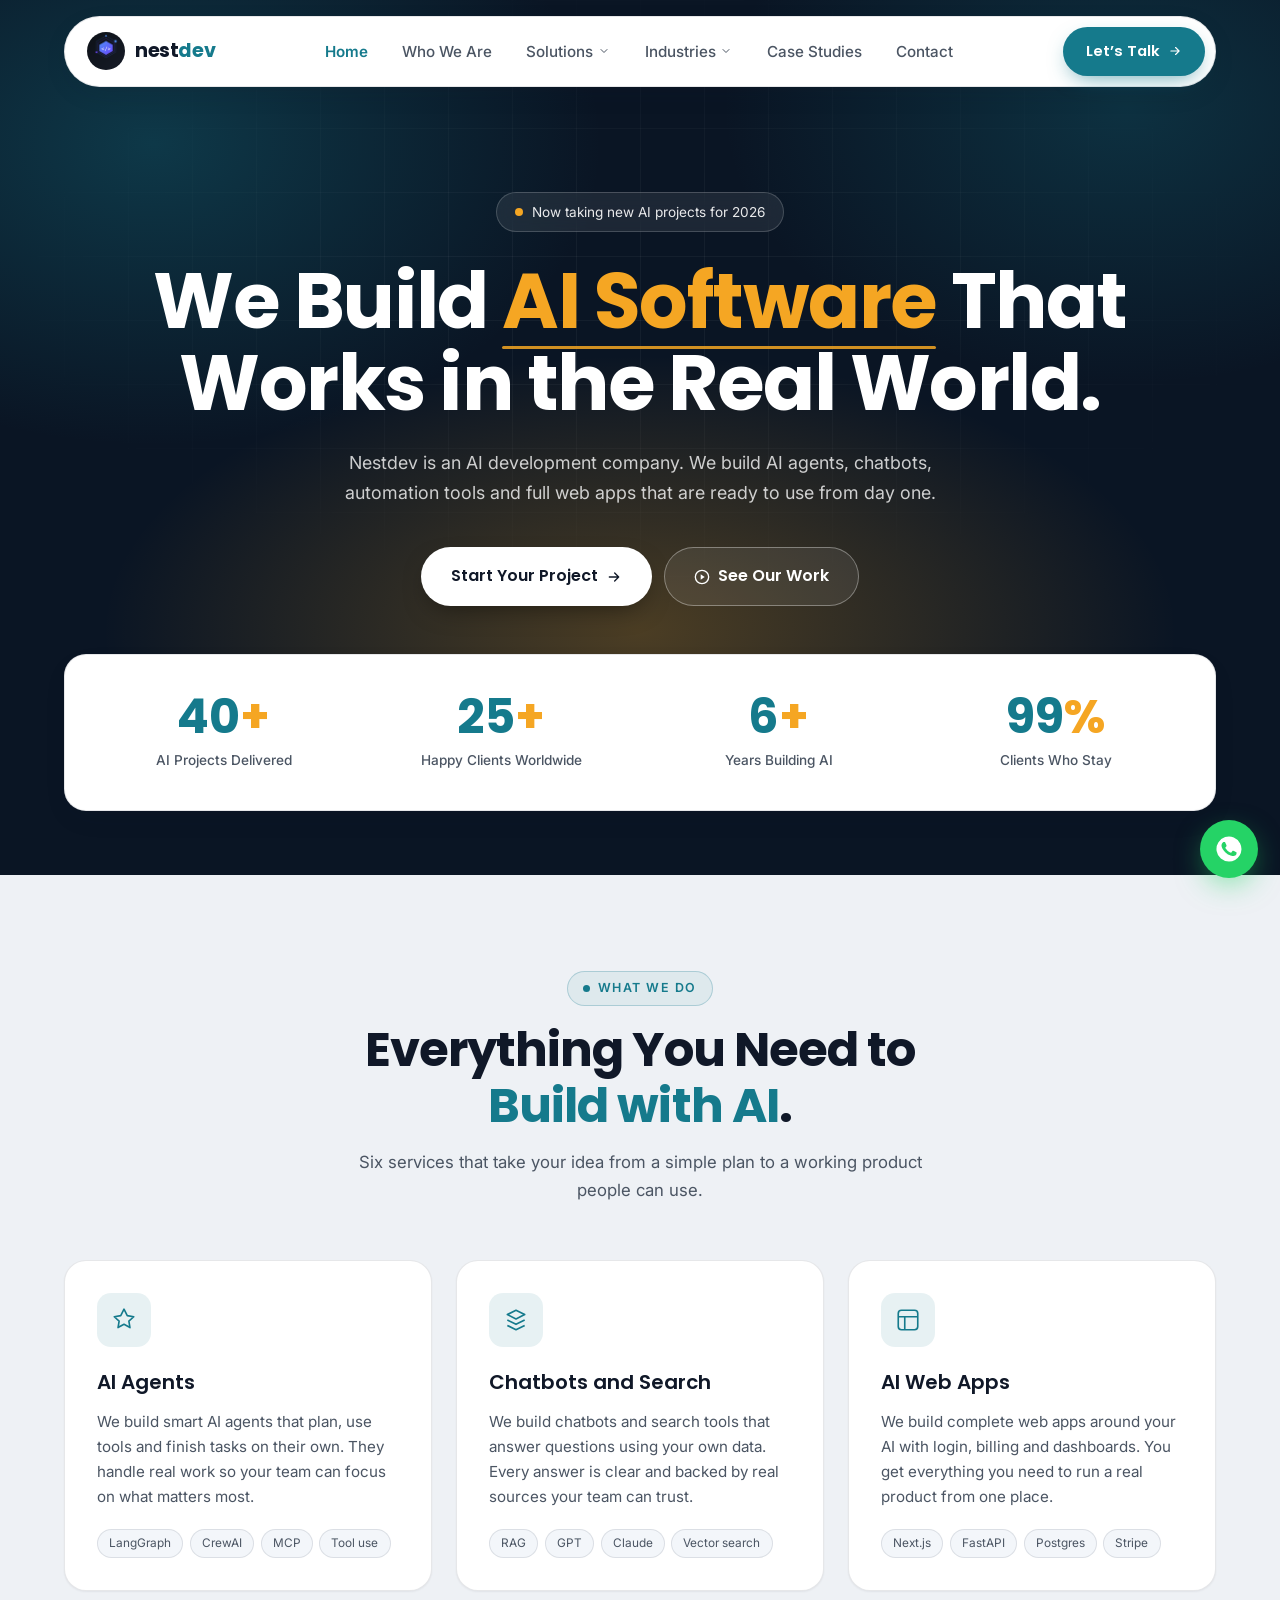
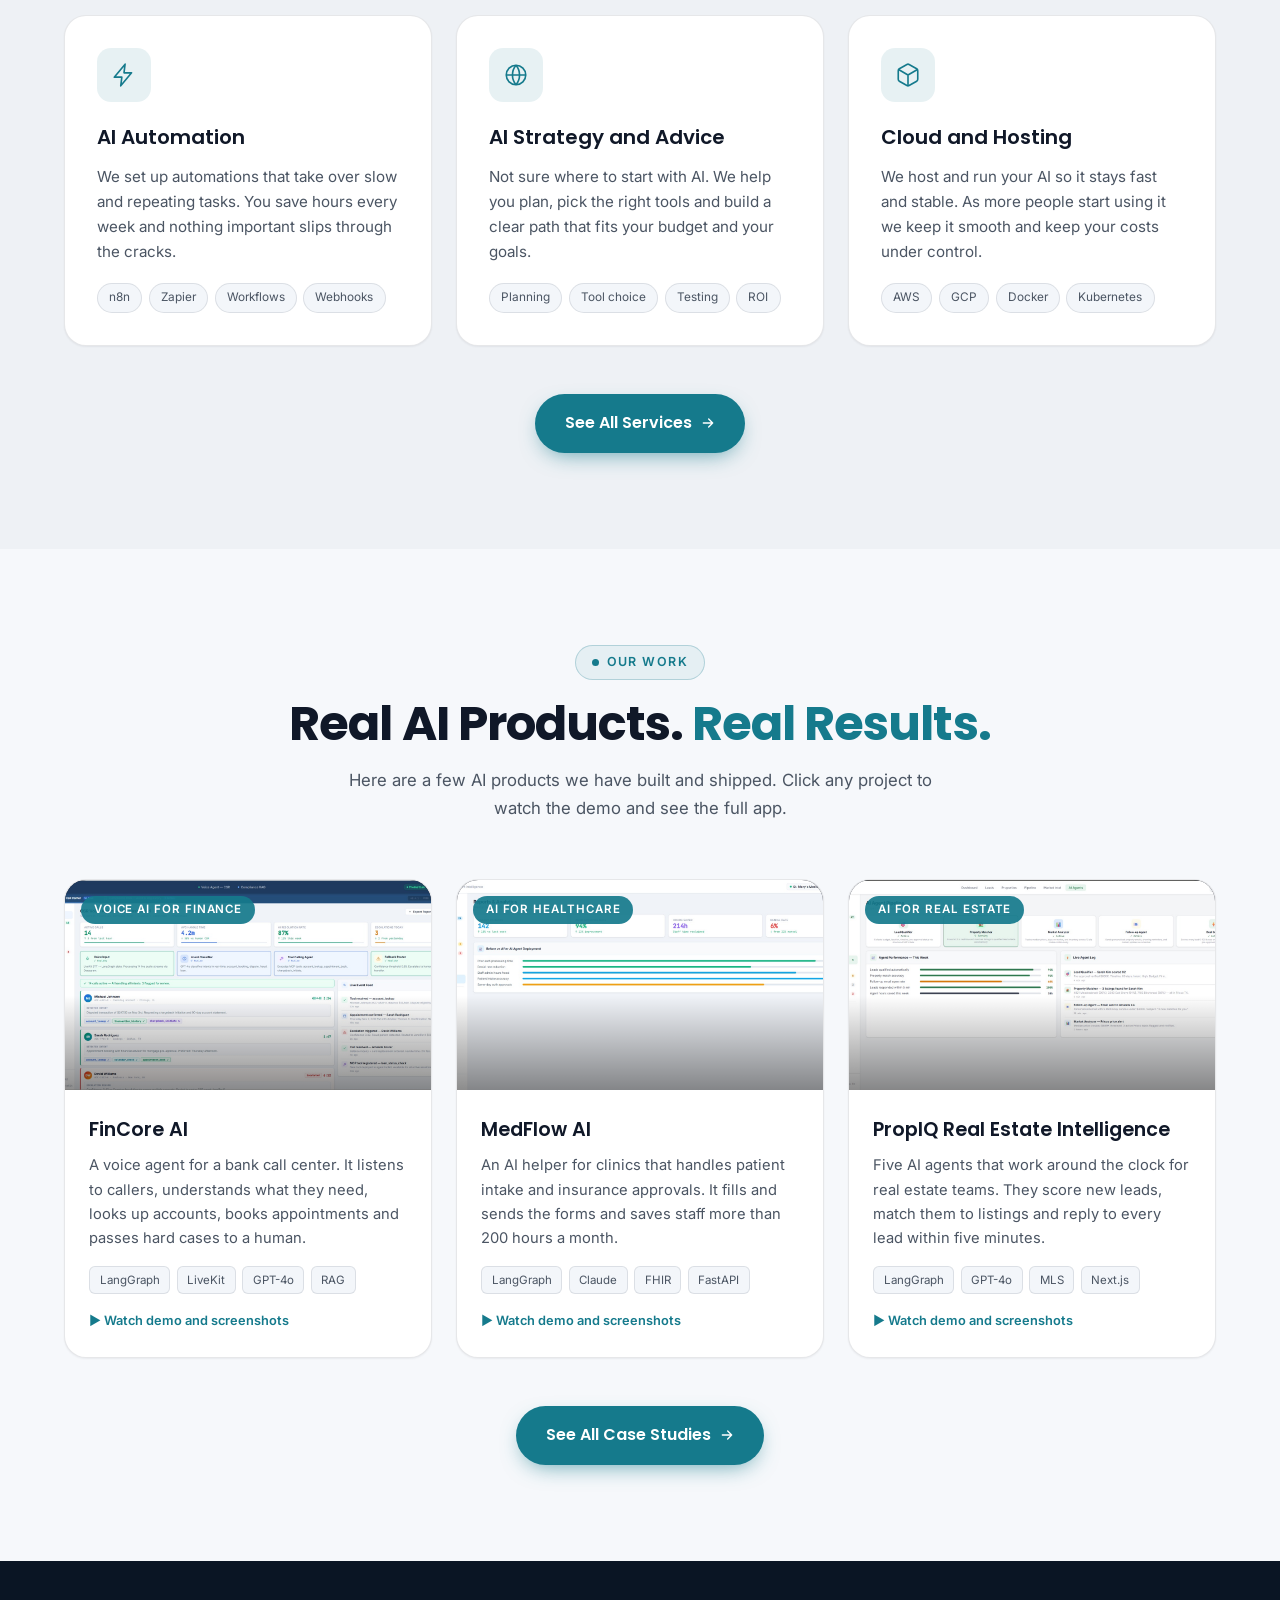
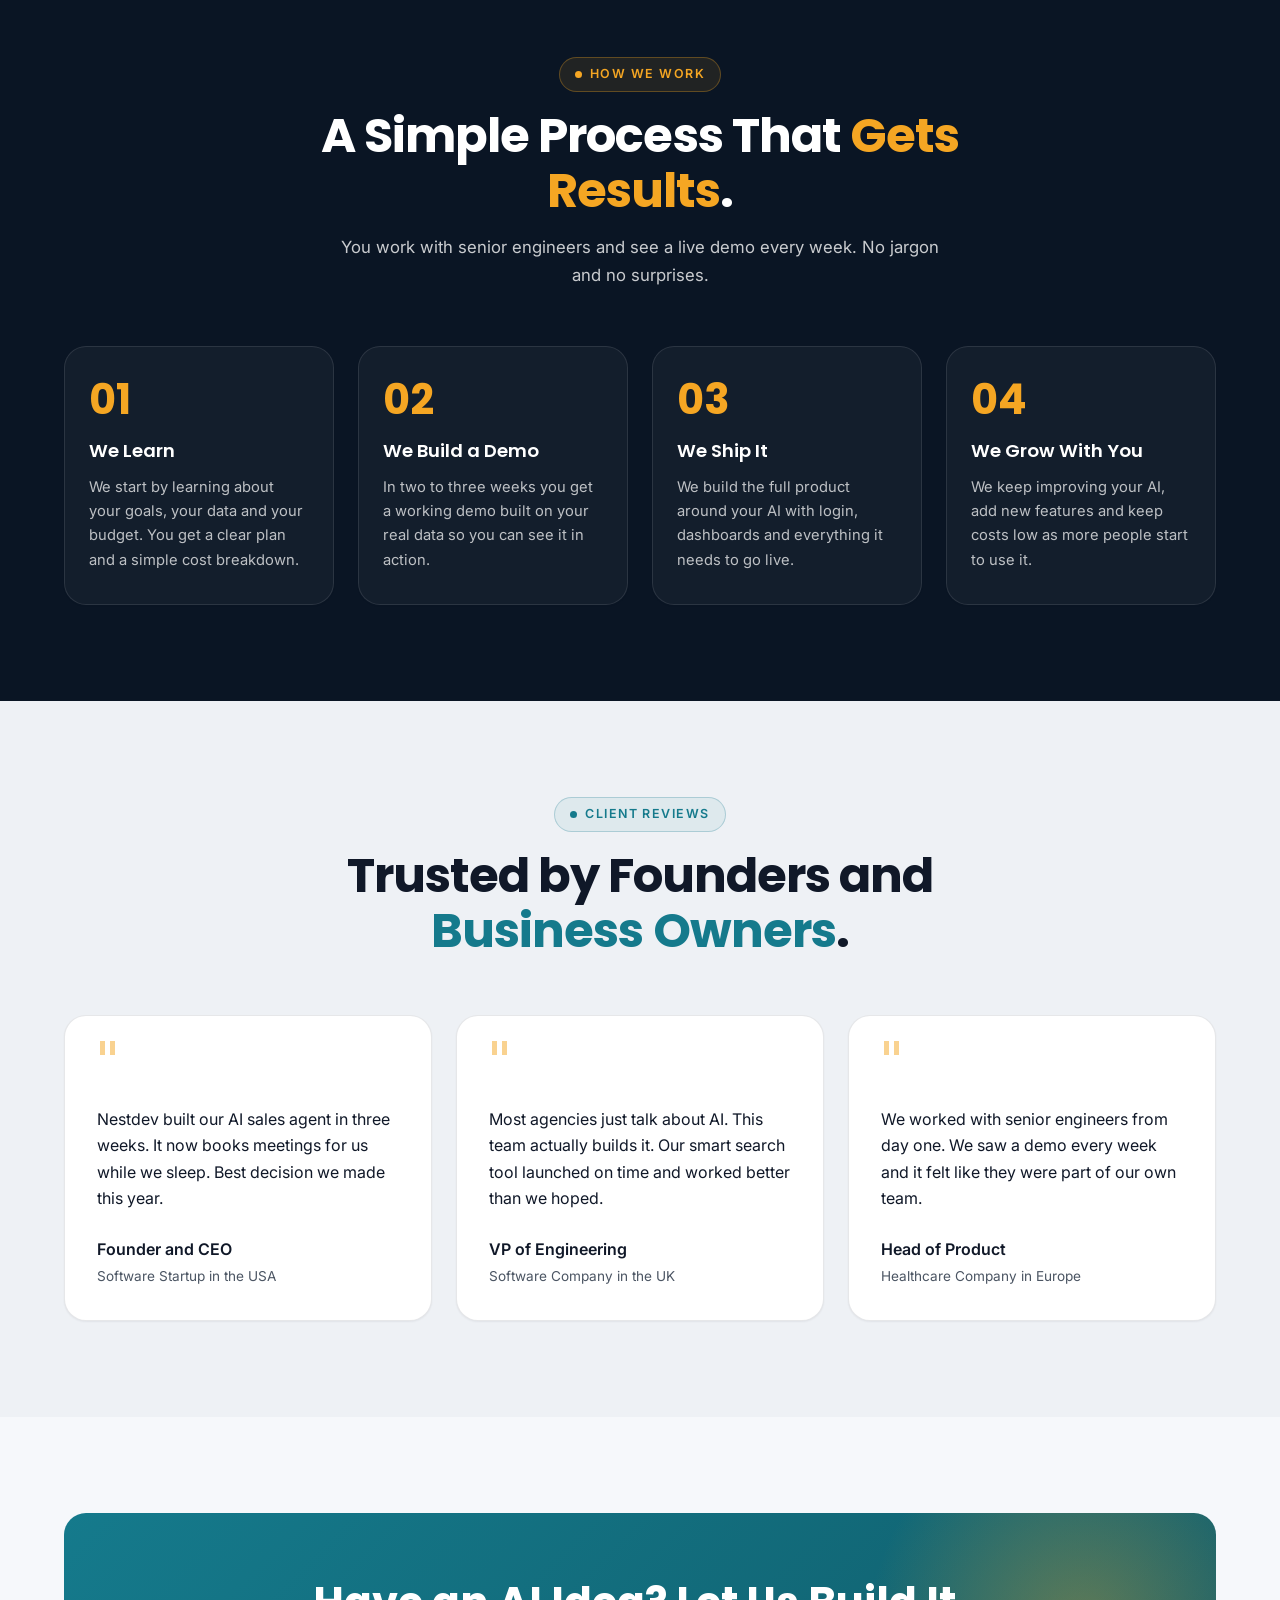
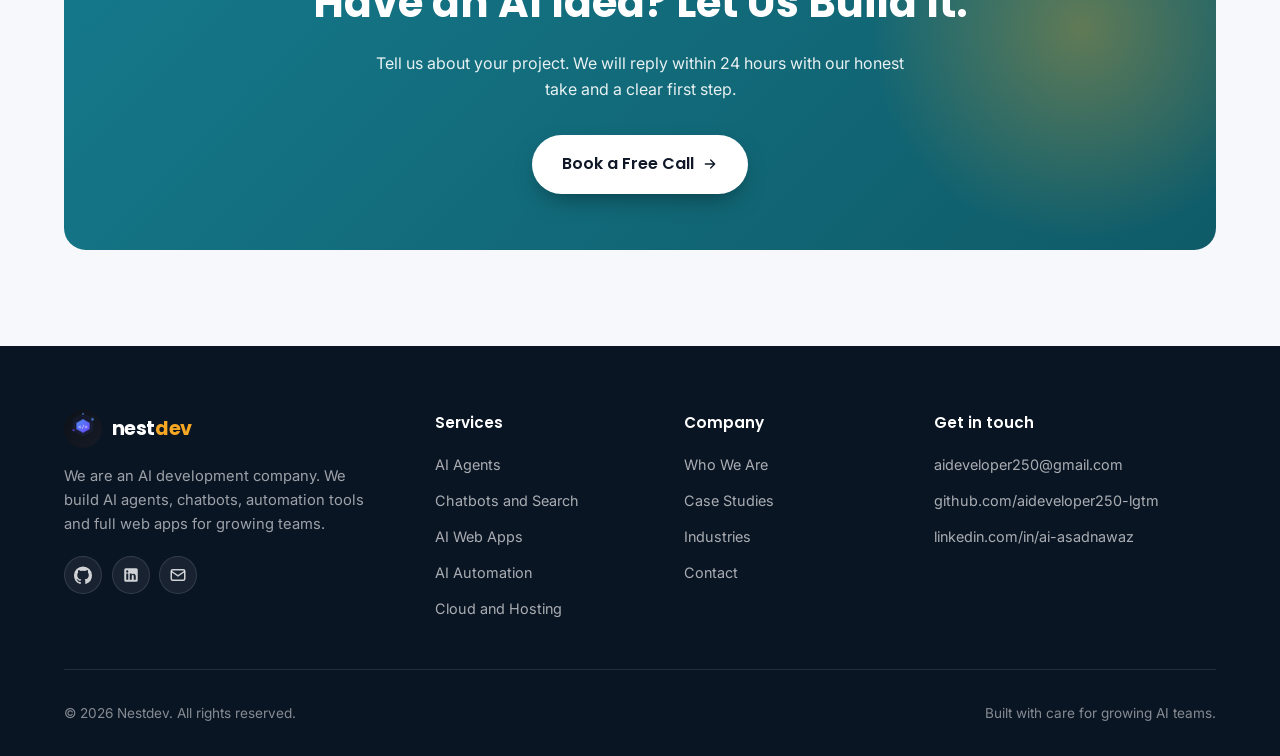
==== commit 8ceded68: "chnaged the desighn of complete websit" ====
--- a/index.html
+++ b/index.html
@@ -3,137 +3,105 @@
 <head>
   <meta charset="UTF-8" />
   <meta name="viewport" content="width=device-width, initial-scale=1.0" />
-  <meta name="description" content="Nestdev — We design, build, and scale agentic AI, generative AI, and full-stack AI SaaS solutions for ambitious teams." />
-  <meta name="keywords" content="AI development, agentic AI, generative AI, AI SaaS, AI automation, full-stack AI, machine learning, LLM, Nestdev" />
+
+  <!-- Primary SEO -->
+  <title>Nestdev | AI Development Company for AI Agents, Chatbots and Automation</title>
+  <meta name="description" content="Nestdev is an AI development company that builds custom AI agents, chatbots, automation tools and full AI web apps for growing teams. Book a free call today." />
+  <meta name="keywords" content="AI development company, AI agents, AI chatbot development, generative AI, AI automation, custom AI software, RAG systems, AI web app development, machine learning, Nestdev" />
   <meta name="author" content="Nestdev" />
-
-  <meta property="og:title" content="Nestdev — Agentic & Generative AI Engineering" />
-  <meta property="og:description" content="We design, build, and scale agentic AI, generative AI, and full-stack AI SaaS solutions." />
+  <meta name="robots" content="index, follow, max-image-preview:large" />
+  <meta name="theme-color" content="#0a1524" />
+  <link rel="canonical" href="https://www.nestdev.com/" />
+
+  <meta property="og:title" content="Nestdev | AI Development Company for AI Agents and Automation" />
+  <meta property="og:description" content="We build custom AI agents, chatbots, automation tools and full AI web apps that are ready for real use." />
   <meta property="og:type" content="website" />
-
-  <title>Nestdev — Agentic & Generative AI Engineering</title>
+  <meta property="og:url" content="https://www.nestdev.com/" />
+  <meta property="og:site_name" content="Nestdev" />
+  <meta property="og:image" content="https://www.nestdev.com/assets/nestdev-logo-light.png" />
+  <meta property="og:image:alt" content="Nestdev logo" />
+
+  <meta name="twitter:card" content="summary_large_image" />
+  <meta name="twitter:title" content="Nestdev | AI Development Company for AI Agents and Automation" />
+  <meta name="twitter:description" content="We build custom AI agents, chatbots, automation tools and full AI web apps that are ready for real use." />
+  <meta name="twitter:image" content="https://www.nestdev.com/assets/nestdev-logo-light.png" />
 
   <link rel="preconnect" href="https://fonts.googleapis.com" />
   <link rel="preconnect" href="https://fonts.gstatic.com" crossorigin />
-  <link href="https://fonts.googleapis.com/css2?family=Space+Grotesk:wght@400;500;600;700&family=Inter:wght@300;400;500;600;700&display=swap" rel="stylesheet" />
+  <link href="https://fonts.googleapis.com/css2?family=Poppins:wght@400;500;600;700;800&family=Inter:wght@300;400;500;600;700&display=swap" rel="stylesheet" />
 
   <link rel="stylesheet" href="styles.css" />
   <link rel="icon" type="image/png" href="assets/nestdev-icon.png" />
-  <meta property="og:image" content="assets/nestdev-logo-light.png" />
+  <link rel="apple-touch-icon" href="assets/nestdev-icon.png" />
+
+  <script type="application/ld+json">
+  {
+    "@context": "https://schema.org",
+    "@type": "ProfessionalService",
+    "name": "Nestdev",
+    "description": "Nestdev is an AI development company that builds custom AI agents, chatbots, automation tools and full AI web apps for growing teams.",
+    "url": "https://www.nestdev.com/",
+    "logo": "https://www.nestdev.com/assets/nestdev-icon.png",
+    "image": "https://www.nestdev.com/assets/nestdev-logo-light.png",
+    "email": "aideveloper250@gmail.com",
+    "founder": [
+      { "@type": "Person", "name": "Asad Nawaz", "jobTitle": "Chief Executive Officer" },
+      { "@type": "Person", "name": "Imran Ashraf", "jobTitle": "Co Founder and Tech Lead" }
+    ],
+    "sameAs": [
+      "https://www.linkedin.com/in/ai-asadnawaz/",
+      "https://github.com/aideveloper250-lgtm"
+    ],
+    "areaServed": "Worldwide",
+    "serviceType": [
+      "AI agent development",
+      "AI chatbot development",
+      "Generative AI development",
+      "AI automation",
+      "AI web app development",
+      "AI strategy and consulting"
+    ]
+  }
+  </script>
 </head>
-<body>
-  <!-- Animated background orbs -->
-  <div class="bg-orbs" aria-hidden="true">
-    <div class="orb orb-1"></div>
-    <div class="orb orb-2"></div>
-    <div class="orb orb-3"></div>
-  </div>
-  <div class="grid-overlay" aria-hidden="true"></div>
-
-  <!-- NAVIGATION -->
-  <header class="nav" id="nav">
-    <div class="container nav-inner">
-      <a href="#home" class="logo" aria-label="Nestdev home">
-        <span class="logo-mark">
-          <img src="assets/nestdev-icon.png" alt="Nestdev logo" />
-        </span>
-        <span class="logo-text">nest<span class="logo-accent">dev</span></span>
-      </a>
-
-      <nav class="nav-links" aria-label="Primary">
-        <a href="#services">Services</a>
-        <a href="#solutions">Solutions</a>
-        <a href="#projects">Work</a>
-        <a href="#team">Team</a>
-        <a href="#contact">Contact</a>
-      </nav>
-
-      <a href="#contact" class="btn btn-primary nav-cta">
-        <span>Book a Call</span>
-        <svg width="14" height="14" viewBox="0 0 24 24" fill="none"><path d="M5 12h14M13 6l6 6-6 6" stroke="currentColor" stroke-width="2" stroke-linecap="round" stroke-linejoin="round"/></svg>
-      </a>
-
-      <button class="nav-toggle" aria-label="Open menu" aria-expanded="false">
-        <span></span><span></span><span></span>
-      </button>
-    </div>
-  </header>
+<body data-page="home">
+  <div id="site-header"></div>
 
   <!-- HERO -->
-  <section class="hero" id="home">
+  <section class="hero">
     <div class="container">
       <div class="hero-pill">
         <span class="pulse-dot"></span>
-        <span>Now booking AI engagements for Q3 2026</span>
-      </div>
-
+        <span>Now taking new AI projects for 2026</span>
+      </div>
       <h1 class="hero-title">
-        We Design, Build, and Scale
-        <span class="gradient-text">AI-Powered</span> Software That Ships.
+        We Build <span class="highlight">AI Software</span> That Works in the Real World.
       </h1>
-
       <p class="hero-sub">
-        Nestdev is a senior AI engineering studio. We build production-grade
-        agentic systems, generative AI products, and full-stack AI SaaS — from
-        first prompt to enterprise-scale deployment.
+        Nestdev is an AI development company. We build AI agents, chatbots, automation
+        tools and full web apps that are ready to use from day one.
       </p>
-
       <div class="hero-cta">
-        <a href="#contact" class="btn btn-primary btn-lg">
-          <span>Start Your AI Project</span>
+        <a href="contact.html" class="btn btn-light btn-lg">
+          <span>Start Your Project</span>
           <svg width="16" height="16" viewBox="0 0 24 24" fill="none"><path d="M5 12h14M13 6l6 6-6 6" stroke="currentColor" stroke-width="2" stroke-linecap="round" stroke-linejoin="round"/></svg>
         </a>
-        <a href="#projects" class="btn btn-ghost btn-lg">
+        <a href="work.html" class="btn btn-ghost-light btn-lg">
           <svg width="16" height="16" viewBox="0 0 24 24" fill="none"><circle cx="12" cy="12" r="10" stroke="currentColor" stroke-width="2"/><path d="M10 8l6 4-6 4V8z" fill="currentColor"/></svg>
-          <span>View Our Work</span>
+          <span>See Our Work</span>
         </a>
       </div>
-
-      <!-- Floating capability cards -->
-      <div class="hero-capabilities" aria-hidden="true">
-        <div class="cap-card cap-1">
-          <div class="cap-icon">⚡</div>
-          <div>
-            <div class="cap-title">Agentic AI</div>
-            <div class="cap-meta">LangGraph · CrewAI</div>
-          </div>
-        </div>
-        <div class="cap-card cap-2">
-          <div class="cap-icon">◈</div>
-          <div>
-            <div class="cap-title">Generative AI</div>
-            <div class="cap-meta">GPT · Claude · Llama</div>
-          </div>
-        </div>
-        <div class="cap-card cap-3">
-          <div class="cap-icon">∞</div>
-          <div>
-            <div class="cap-title">AI SaaS</div>
-            <div class="cap-meta">Production-grade</div>
-          </div>
-        </div>
-      </div>
-    </div>
-  </section>
-
-  <!-- TRUST / STATS BAR -->
-  <section class="stats" aria-label="Company impact">
-    <div class="container stats-grid">
-      <div class="stat">
-        <div class="stat-num" data-count="40">0</div><span class="plus">+</span>
-        <div class="stat-label">AI Projects Delivered</div>
-      </div>
-      <div class="stat">
-        <div class="stat-num" data-count="25">0</div><span class="plus">+</span>
-        <div class="stat-label">Global Clients</div>
-      </div>
-      <div class="stat">
-        <div class="stat-num" data-count="6">0</div><span class="plus">+</span>
-        <div class="stat-label">Years AI Engineering</div>
-      </div>
-      <div class="stat">
-        <div class="stat-num" data-count="99">0</div><span class="plus">%</span>
-        <div class="stat-label">Client Retention</div>
+    </div>
+  </section>
+
+  <!-- STATS -->
+  <section class="stats" aria-label="Company results">
+    <div class="container">
+      <div class="stats-inner">
+        <div class="stat"><div class="stat-num" data-count="40">0</div><span class="plus">+</span><div class="stat-label">AI Projects Delivered</div></div>
+        <div class="stat"><div class="stat-num" data-count="25">0</div><span class="plus">+</span><div class="stat-label">Happy Clients Worldwide</div></div>
+        <div class="stat"><div class="stat-num" data-count="6">0</div><span class="plus">+</span><div class="stat-label">Years Building AI</div></div>
+        <div class="stat"><div class="stat-num" data-count="99">0</div><span class="plus">%</span><div class="stat-label">Clients Who Stay</div></div>
       </div>
     </div>
   </section>
@@ -142,430 +110,185 @@
   <section class="section" id="services">
     <div class="container">
       <div class="section-head">
-        <div class="eyebrow">What we do</div>
-        <h2 class="section-title">End-to-end <span class="gradient-text">AI engineering</span>, from idea to scale.</h2>
-        <p class="section-sub">Six tightly-integrated practices that take AI products from research prototype to production SaaS.</p>
-      </div>
-
+        <div class="eyebrow">What We Do</div>
+        <h2 class="section-title">Everything You Need to <span class="gradient-text">Build with AI</span>.</h2>
+        <p class="section-sub">Six services that take your idea from a simple plan to a working product people can use.</p>
+      </div>
       <div class="services-grid">
         <article class="service-card">
-          <div class="service-icon">
-            <svg viewBox="0 0 24 24" fill="none"><path d="M12 2l3 6 6 1-4.5 4 1 6-5.5-3-5.5 3 1-6L3 9l6-1z" stroke="currentColor" stroke-width="1.5" stroke-linejoin="round"/></svg>
-          </div>
-          <h3>Agentic AI Systems</h3>
-          <p>Multi-agent workflows, tool-using autonomous agents, and orchestration layers built on LangGraph, CrewAI, and the Claude Agent SDK.</p>
-          <ul class="service-tags">
-            <li>LangGraph</li><li>CrewAI</li><li>MCP</li><li>Tool use</li>
-          </ul>
-        </article>
-
-        <article class="service-card">
-          <div class="service-icon">
-            <svg viewBox="0 0 24 24" fill="none"><path d="M4 7l8-4 8 4-8 4-8-4z" stroke="currentColor" stroke-width="1.5" stroke-linejoin="round"/><path d="M4 12l8 4 8-4M4 17l8 4 8-4" stroke="currentColor" stroke-width="1.5" stroke-linejoin="round"/></svg>
-          </div>
-          <h3>Generative AI Products</h3>
-          <p>RAG pipelines, fine-tuned models, and custom GPT/Claude/Llama applications grounded in your proprietary data.</p>
-          <ul class="service-tags">
-            <li>RAG</li><li>Fine-tuning</li><li>Vector DBs</li><li>Embeddings</li>
-          </ul>
-        </article>
-
-        <article class="service-card">
-          <div class="service-icon">
-            <svg viewBox="0 0 24 24" fill="none"><rect x="3" y="3" width="18" height="18" rx="3" stroke="currentColor" stroke-width="1.5"/><path d="M3 9h18M9 21V9" stroke="currentColor" stroke-width="1.5"/></svg>
-          </div>
-          <h3>Full-Stack AI SaaS</h3>
-          <p>Production-grade SaaS platforms — auth, billing, multi-tenant, dashboards — wrapped around your AI core.</p>
-          <ul class="service-tags">
-            <li>Next.js</li><li>FastAPI</li><li>Postgres</li><li>Stripe</li>
-          </ul>
-        </article>
-
-        <article class="service-card">
-          <div class="service-icon">
-            <svg viewBox="0 0 24 24" fill="none"><path d="M13 2L3 14h7l-1 8 10-12h-7l1-8z" stroke="currentColor" stroke-width="1.5" stroke-linejoin="round"/></svg>
-          </div>
+          <div class="service-icon"><svg viewBox="0 0 24 24" fill="none"><path d="M12 2l3 6 6 1-4.5 4 1 6-5.5-3-5.5 3 1-6L3 9l6-1z" stroke="currentColor" stroke-width="1.5" stroke-linejoin="round"/></svg></div>
+          <h3>AI Agents</h3>
+          <p>We build smart AI agents that plan, use tools and finish tasks on their own. They handle real work so your team can focus on what matters most.</p>
+          <ul class="service-tags"><li>LangGraph</li><li>CrewAI</li><li>MCP</li><li>Tool use</li></ul>
+        </article>
+        <article class="service-card">
+          <div class="service-icon"><svg viewBox="0 0 24 24" fill="none"><path d="M4 7l8-4 8 4-8 4-8-4z" stroke="currentColor" stroke-width="1.5" stroke-linejoin="round"/><path d="M4 12l8 4 8-4M4 17l8 4 8-4" stroke="currentColor" stroke-width="1.5" stroke-linejoin="round"/></svg></div>
+          <h3>Chatbots and Search</h3>
+          <p>We build chatbots and search tools that answer questions using your own data. Every answer is clear and backed by real sources your team can trust.</p>
+          <ul class="service-tags"><li>RAG</li><li>GPT</li><li>Claude</li><li>Vector search</li></ul>
+        </article>
+        <article class="service-card">
+          <div class="service-icon"><svg viewBox="0 0 24 24" fill="none"><rect x="3" y="3" width="18" height="18" rx="3" stroke="currentColor" stroke-width="1.5"/><path d="M3 9h18M9 21V9" stroke="currentColor" stroke-width="1.5"/></svg></div>
+          <h3>AI Web Apps</h3>
+          <p>We build complete web apps around your AI with login, billing and dashboards. You get everything you need to run a real product from one place.</p>
+          <ul class="service-tags"><li>Next.js</li><li>FastAPI</li><li>Postgres</li><li>Stripe</li></ul>
+        </article>
+        <article class="service-card">
+          <div class="service-icon"><svg viewBox="0 0 24 24" fill="none"><path d="M13 2L3 14h7l-1 8 10-12h-7l1-8z" stroke="currentColor" stroke-width="1.5" stroke-linejoin="round"/></svg></div>
           <h3>AI Automation</h3>
-          <p>Workflow automations that replace repetitive ops with reliable, observable agents — n8n, Make, custom pipelines.</p>
-          <ul class="service-tags">
-            <li>n8n</li><li>Zapier</li><li>Workflows</li><li>Webhooks</li>
-          </ul>
-        </article>
-
-        <article class="service-card">
-          <div class="service-icon">
-            <svg viewBox="0 0 24 24" fill="none"><circle cx="12" cy="12" r="9" stroke="currentColor" stroke-width="1.5"/><path d="M3 12h18M12 3a14 14 0 010 18M12 3a14 14 0 000 18" stroke="currentColor" stroke-width="1.5"/></svg>
-          </div>
-          <h3>AI Strategy & Consulting</h3>
-          <p>Roadmaps, model selection, build-vs-buy, evaluation frameworks, and AI governance for enterprise teams.</p>
-          <ul class="service-tags">
-            <li>Roadmap</li><li>Evals</li><li>Governance</li><li>ROI</li>
-          </ul>
-        </article>
-
-        <article class="service-card">
-          <div class="service-icon">
-            <svg viewBox="0 0 24 24" fill="none"><path d="M21 16V8a2 2 0 00-1-1.73l-7-4a2 2 0 00-2 0l-7 4A2 2 0 003 8v8a2 2 0 001 1.73l7 4a2 2 0 002 0l7-4A2 2 0 0021 16z" stroke="currentColor" stroke-width="1.5" stroke-linejoin="round"/><path d="M3.27 6.96L12 12l8.73-5.04M12 22.08V12" stroke="currentColor" stroke-width="1.5"/></svg>
-          </div>
-          <h3>Cloud & MLOps</h3>
-          <p>GPU infra, model serving, evaluation pipelines, monitoring, and cost-optimized inference at scale.</p>
-          <ul class="service-tags">
-            <li>AWS</li><li>GCP</li><li>Docker</li><li>Kubernetes</li>
-          </ul>
-        </article>
-      </div>
-    </div>
-  </section>
-
-  <!-- SOLUTIONS / INDUSTRIES -->
-  <section class="section section-alt" id="solutions">
-    <div class="container">
-      <div class="section-head">
-        <div class="eyebrow">Industries we serve</div>
-        <h2 class="section-title">AI that fits your <span class="gradient-text">domain</span>.</h2>
-        <p class="section-sub">We've shipped AI products across regulated, high-stakes, and customer-facing industries.</p>
-      </div>
-
-      <div class="industries-grid">
-        <div class="industry"><span>🏥</span><div>Healthcare AI</div></div>
-        <div class="industry"><span>💼</span><div>Fintech</div></div>
-        <div class="industry"><span>🛒</span><div>E-commerce</div></div>
-        <div class="industry"><span>🎓</span><div>EdTech</div></div>
-        <div class="industry"><span>⚖️</span><div>Legal Tech</div></div>
-        <div class="industry"><span>🏠</span><div>Real Estate</div></div>
-        <div class="industry"><span>📞</span><div>Customer Support</div></div>
-        <div class="industry"><span>📈</span><div>Sales & Marketing</div></div>
-      </div>
-    </div>
-  </section>
-
-  <!-- PROJECTS / WORK -->
-  <section class="section" id="projects">
-    <div class="container">
-      <div class="section-head">
-        <div class="eyebrow">Selected work</div>
-        <h2 class="section-title">Real AI products. <span class="gradient-text">Real outcomes.</span></h2>
-        <p class="section-sub">A glimpse at what we've shipped for clients. Full case studies on request.</p>
-      </div>
-
+          <p>We set up automations that take over slow and repeating tasks. You save hours every week and nothing important slips through the cracks.</p>
+          <ul class="service-tags"><li>n8n</li><li>Zapier</li><li>Workflows</li><li>Webhooks</li></ul>
+        </article>
+        <article class="service-card">
+          <div class="service-icon"><svg viewBox="0 0 24 24" fill="none"><circle cx="12" cy="12" r="9" stroke="currentColor" stroke-width="1.5"/><path d="M3 12h18M12 3a14 14 0 010 18M12 3a14 14 0 000 18" stroke="currentColor" stroke-width="1.5"/></svg></div>
+          <h3>AI Strategy and Advice</h3>
+          <p>Not sure where to start with AI. We help you plan, pick the right tools and build a clear path that fits your budget and your goals.</p>
+          <ul class="service-tags"><li>Planning</li><li>Tool choice</li><li>Testing</li><li>ROI</li></ul>
+        </article>
+        <article class="service-card">
+          <div class="service-icon"><svg viewBox="0 0 24 24" fill="none"><path d="M21 16V8a2 2 0 00-1-1.73l-7-4a2 2 0 00-2 0l-7 4A2 2 0 003 8v8a2 2 0 001 1.73l7 4a2 2 0 002 0l7-4A2 2 0 0021 16z" stroke="currentColor" stroke-width="1.5" stroke-linejoin="round"/><path d="M3.27 6.96L12 12l8.73-5.04M12 22.08V12" stroke="currentColor" stroke-width="1.5"/></svg></div>
+          <h3>Cloud and Hosting</h3>
+          <p>We host and run your AI so it stays fast and stable. As more people start using it we keep it smooth and keep your costs under control.</p>
+          <ul class="service-tags"><li>AWS</li><li>GCP</li><li>Docker</li><li>Kubernetes</li></ul>
+        </article>
+      </div>
+      <div class="section-cta"><a href="services.html" class="btn btn-primary btn-lg"><span>See All Services</span><svg width="16" height="16" viewBox="0 0 24 24" fill="none"><path d="M5 12h14M13 6l6 6-6 6" stroke="currentColor" stroke-width="2" stroke-linecap="round" stroke-linejoin="round"/></svg></a></div>
+    </div>
+  </section>
+
+  <!-- FEATURED WORK -->
+  <section class="section section-alt">
+    <div class="container">
+      <div class="section-head">
+        <div class="eyebrow">Our Work</div>
+        <h2 class="section-title">Real AI Products. <span class="gradient-text">Real Results.</span></h2>
+        <p class="section-sub">Here are a few AI products we have built and shipped. Click any project to watch the demo and see the full app.</p>
+      </div>
       <div class="projects-grid">
-        <article class="project-card">
-          <div class="project-cover project-cover-img">
-            <img src="assets/project-salespilot.png" alt="SalesPilot AI dashboard" loading="lazy" />
-            <div class="project-tag">AI SaaS · Sales Automation</div>
+        <article class="project-card" data-project="fincore" tabindex="0" role="button" aria-label="Open FinCore AI demo and screenshots">
+          <div class="project-cover">
+            <img src="assets/projects/fincore/cover.jpg" alt="FinCore AI voice agent live dashboard" loading="lazy" />
+            <div class="project-tag">Voice AI for Finance</div>
+            <span class="project-play" aria-hidden="true"><svg viewBox="0 0 24 24" fill="none"><circle cx="12" cy="12" r="11" fill="rgba(0,0,0,0.45)"/><path d="M10 8l6 4-6 4V8z" fill="#fff"/></svg></span>
           </div>
           <div class="project-body">
-            <h3>SalesPilot AI</h3>
-            <p>End-to-end AI sales platform: smart CRM, real-time analytics, and intelligent meeting booking — built to modernize revenue teams.</p>
-            <div class="project-meta"><span>Next.js</span><span>OpenAI</span><span>FastAPI</span><span>Postgres</span></div>
-          </div>
-        </article>
-
-        <article class="project-card">
-          <div class="project-cover project-cover-img">
-            <img src="assets/project-rag.png" alt="Agentic RAG Assistant interface" loading="lazy" />
-            <div class="project-tag">Agentic AI · Generative AI</div>
+            <h3>FinCore AI</h3>
+            <p>A voice agent for a bank call center. It listens to callers, understands what they need, looks up accounts, books appointments and passes hard cases to a human.</p>
+            <div class="project-meta"><span>LangGraph</span><span>LiveKit</span><span>GPT-4o</span><span>RAG</span></div>
+            <span class="project-open-hint">▶ Watch demo and screenshots</span>
+          </div>
+        </article>
+        <article class="project-card" data-project="medflow" tabindex="0" role="button" aria-label="Open MedFlow AI demo and screenshots">
+          <div class="project-cover">
+            <img src="assets/projects/medflow/cover.jpg" alt="MedFlow AI patient reports dashboard" loading="lazy" />
+            <div class="project-tag">AI for Healthcare</div>
+            <span class="project-play" aria-hidden="true"><svg viewBox="0 0 24 24" fill="none"><circle cx="12" cy="12" r="11" fill="rgba(0,0,0,0.45)"/><path d="M10 8l6 4-6 4V8z" fill="#fff"/></svg></span>
           </div>
           <div class="project-body">
-            <h3>Agentic RAG Assistant</h3>
-            <p>Multi-step retrieval pipeline with query analysis, vector search, and memory — citation-grounded answers over enterprise data.</p>
-            <div class="project-meta"><span>LangGraph</span><span>Claude</span><span>Vector DB</span><span>RAG</span></div>
-          </div>
-        </article>
-
-        <article class="project-card">
-          <div class="project-cover project-cover-img">
-            <img src="assets/project-ocr.png" alt="EasyOCR text recognition platform" loading="lazy" />
-            <div class="project-tag">Computer Vision · AI SaaS</div>
+            <h3>MedFlow AI</h3>
+            <p>An AI helper for clinics that handles patient intake and insurance approvals. It fills and sends the forms and saves staff more than 200 hours a month.</p>
+            <div class="project-meta"><span>LangGraph</span><span>Claude</span><span>FHIR</span><span>FastAPI</span></div>
+            <span class="project-open-hint">▶ Watch demo and screenshots</span>
+          </div>
+        </article>
+        <article class="project-card" data-project="propiq" tabindex="0" role="button" aria-label="Open PropIQ demo and screenshots">
+          <div class="project-cover">
+            <img src="assets/projects/propiq/cover.jpg" alt="PropIQ real estate AI agent pipeline" loading="lazy" />
+            <div class="project-tag">AI for Real Estate</div>
+            <span class="project-play" aria-hidden="true"><svg viewBox="0 0 24 24" fill="none"><circle cx="12" cy="12" r="11" fill="rgba(0,0,0,0.45)"/><path d="M10 8l6 4-6 4V8z" fill="#fff"/></svg></span>
           </div>
           <div class="project-body">
-            <h3>EasyOCR — Intelligent Text Recognition</h3>
-            <p>Full-stack OCR SaaS that extracts printed and handwritten text from images with confidence scores and structured exports.</p>
-            <div class="project-meta"><span>EasyOCR</span><span>FastAPI</span><span>React</span><span>S3</span></div>
-          </div>
-        </article>
-
-        <article class="project-card">
-          <div class="project-cover project-cover-img">
-            <img src="assets/project-realestate.png" alt="AI Lead Qualifier dashboard for real estate agencies" loading="lazy" />
-            <div class="project-tag">Voice AI · Real Estate</div>
-          </div>
-          <div class="project-body">
-            <h3>AI Lead Qualifier — Real Estate</h3>
-            <p>Voice agent that calls every inbound lead within 60 seconds, qualifies them, books appointments, and logs everything to CRM.</p>
-            <div class="project-meta"><span>Twilio</span><span>ElevenLabs</span><span>Claude</span><span>HubSpot</span></div>
-          </div>
-        </article>
-
-        <article class="project-card">
-          <div class="project-cover project-cover-img">
-            <img src="assets/project-voiceflow.png" alt="VoiceFlow AI operations dashboard" loading="lazy" />
-            <div class="project-tag">Voice AI · AI SaaS</div>
-          </div>
-          <div class="project-body">
-            <h3>VoiceFlow AI — Voice Operations Platform</h3>
-            <p>End-to-end voice agent SaaS with a live operations dashboard: total calls, conversion funnel, recent calls, and system health monitoring.</p>
-            <div class="project-meta"><span>Next.js</span><span>Twilio</span><span>OpenAI Realtime</span><span>Postgres</span></div>
-          </div>
-        </article>
-
-        <article class="project-card">
-          <div class="project-cover project-cover-img">
-            <img src="assets/project-telegram-bot.jpg" alt="Telegram healthcare patient bot n8n workflow" loading="lazy" />
-            <div class="project-tag">AI Automation · Healthcare</div>
-          </div>
-          <div class="project-body">
-            <h3>Telegram Patient Care Bot</h3>
-            <p>n8n-powered Telegram agent that authenticates patients, manages medication reminders, and stores conversation context in Postgres.</p>
-            <div class="project-meta"><span>n8n</span><span>Telegram API</span><span>Postgres</span><span>OpenAI</span></div>
-          </div>
-        </article>
-      </div>
+            <h3>PropIQ Real Estate Intelligence</h3>
+            <p>Five AI agents that work around the clock for real estate teams. They score new leads, match them to listings and reply to every lead within five minutes.</p>
+            <div class="project-meta"><span>LangGraph</span><span>GPT-4o</span><span>MLS</span><span>Next.js</span></div>
+            <span class="project-open-hint">▶ Watch demo and screenshots</span>
+          </div>
+        </article>
+      </div>
+      <div class="section-cta"><a href="work.html" class="btn btn-primary btn-lg"><span>See All Case Studies</span><svg width="16" height="16" viewBox="0 0 24 24" fill="none"><path d="M5 12h14M13 6l6 6-6 6" stroke="currentColor" stroke-width="2" stroke-linecap="round" stroke-linejoin="round"/></svg></a></div>
     </div>
   </section>
 
   <!-- PROCESS -->
-  <section class="section section-alt">
-    <div class="container">
-      <div class="section-head">
-        <div class="eyebrow">How we work</div>
-        <h2 class="section-title">A <span class="gradient-text">battle-tested</span> delivery process.</h2>
-        <p class="section-sub">Senior engineers, transparent sprints, and demos every week. No black boxes.</p>
-      </div>
-
+  <section class="section section-dark">
+    <div class="container">
+      <div class="section-head">
+        <div class="eyebrow">How We Work</div>
+        <h2 class="section-title">A Simple Process That <span class="accent-text">Gets Results</span>.</h2>
+        <p class="section-sub">You work with senior engineers and see a live demo every week. No jargon and no surprises.</p>
+      </div>
       <div class="process-grid">
-        <div class="process-step">
-          <div class="step-num">01</div>
-          <h4>Discovery</h4>
-          <p>We map your problem, data, and constraints. You leave with a feasibility memo and ROI model.</p>
-        </div>
-        <div class="process-step">
-          <div class="step-num">02</div>
-          <h4>Prototype</h4>
-          <p>A working AI prototype in 2–3 weeks. Real data, real evaluations, real numbers.</p>
-        </div>
-        <div class="process-step">
-          <div class="step-num">03</div>
-          <h4>Productionize</h4>
-          <p>We build the full stack around your AI — auth, billing, dashboards, monitoring, infra.</p>
-        </div>
-        <div class="process-step">
-          <div class="step-num">04</div>
-          <h4>Scale & Iterate</h4>
-          <p>Ongoing evals, cost optimization, and feature work. We grow the system as you grow users.</p>
-        </div>
-      </div>
-    </div>
-  </section>
-
-  <!-- TEAM -->
-  <section class="section" id="team">
-    <div class="container">
-      <div class="section-head">
-        <div class="eyebrow">Leadership</div>
-        <h2 class="section-title">Meet the <span class="gradient-text">founders</span>.</h2>
-        <p class="section-sub">Senior engineers who have shipped AI in production for years — not a marketing layer with no builders behind it.</p>
-      </div>
-
-      <div class="team-grid">
-        <article class="team-card">
-          <div class="team-avatar team-avatar-photo" style="--c1:#00e5ff;--c2:#7c3aed;">
-            <img src="assets/asad-nawaz.png" alt="Asad Nawaz, CEO and Founder of Nestdev" />
-          </div>
-          <h3>Asad Nawaz</h3>
-          <div class="team-role">CEO &amp; Founder</div>
-          <p>Senior AI Engineer specializing in agentic AI, generative AI, RAG systems, and full-stack AI SaaS. Leads product vision, AI architecture, and engineering strategy across every Nestdev engagement.</p>
-          <div class="team-socials">
-            <a href="https://www.linkedin.com/in/ai-asadnawaz/" target="_blank" rel="noopener" aria-label="Asad Nawaz on LinkedIn">
-              <svg width="18" height="18" viewBox="0 0 24 24" fill="currentColor"><path d="M19 3a2 2 0 012 2v14a2 2 0 01-2 2H5a2 2 0 01-2-2V5a2 2 0 012-2h14zM8.34 18.34V10H5.67v8.34h2.67zM7 8.84A1.55 1.55 0 105.45 7.3 1.55 1.55 0 007 8.84zM18.34 18.34v-4.57c0-2.39-1.28-3.5-3-3.5a2.59 2.59 0 00-2.34 1.29V10h-2.67v8.34h2.67v-4.65a1.43 1.43 0 011.5-1.55c.84 0 1.17.64 1.17 1.55v4.65h2.67z"/></svg>
-            </a>
-            <a href="https://github.com/asadnawazai" target="_blank" rel="noopener" aria-label="Asad Nawaz on GitHub">
-              <svg width="18" height="18" viewBox="0 0 24 24" fill="currentColor"><path d="M12 .5A12 12 0 000 12.5a12 12 0 008.21 11.4c.6.11.82-.26.82-.58v-2c-3.34.73-4.04-1.61-4.04-1.61-.55-1.39-1.34-1.76-1.34-1.76-1.09-.74.08-.73.08-.73 1.21.08 1.85 1.24 1.85 1.24 1.07 1.84 2.81 1.31 3.5 1 .11-.78.42-1.31.76-1.61-2.66-.3-5.46-1.33-5.46-5.93 0-1.31.47-2.38 1.24-3.22-.13-.31-.54-1.53.12-3.18 0 0 1.01-.32 3.3 1.23a11.5 11.5 0 016 0c2.29-1.55 3.3-1.23 3.3-1.23.66 1.65.25 2.87.12 3.18.77.84 1.24 1.91 1.24 3.22 0 4.61-2.81 5.62-5.48 5.92.43.37.81 1.1.81 2.22v3.29c0 .32.22.7.83.58A12 12 0 0024 12.5 12 12 0 0012 .5z"/></svg>
-            </a>
-          </div>
-        </article>
-
-        <article class="team-card">
-          <div class="team-avatar team-avatar-photo" style="--c1:#7c3aed;--c2:#ec4899;">
-            <img src="assets/imran-ashraf.png" alt="Imran Ashraf, Co-Founder and Tech Lead at Nestdev" />
-          </div>
-          <h3>Imran Ashraf</h3>
-          <div class="team-role">Co-Founder &amp; Tech Lead</div>
-          <p>Senior software engineer leading the engineering team. Owns architecture, infrastructure, and the bar for production-grade AI systems.</p>
-          <div class="team-socials">
-            <a href="https://github.com/aideveloper250-lgtm" target="_blank" rel="noopener" aria-label="Imran Ashraf on GitHub">
-              <svg width="18" height="18" viewBox="0 0 24 24" fill="currentColor"><path d="M12 .5A12 12 0 000 12.5a12 12 0 008.21 11.4c.6.11.82-.26.82-.58v-2c-3.34.73-4.04-1.61-4.04-1.61-.55-1.39-1.34-1.76-1.34-1.76-1.09-.74.08-.73.08-.73 1.21.08 1.85 1.24 1.85 1.24 1.07 1.84 2.81 1.31 3.5 1 .11-.78.42-1.31.76-1.61-2.66-.3-5.46-1.33-5.46-5.93 0-1.31.47-2.38 1.24-3.22-.13-.31-.54-1.53.12-3.18 0 0 1.01-.32 3.3 1.23a11.5 11.5 0 016 0c2.29-1.55 3.3-1.23 3.3-1.23.66 1.65.25 2.87.12 3.18.77.84 1.24 1.91 1.24 3.22 0 4.61-2.81 5.62-5.48 5.92.43.37.81 1.1.81 2.22v3.29c0 .32.22.7.83.58A12 12 0 0024 12.5 12 12 0 0012 .5z"/></svg>
-            </a>
-          </div>
-        </article>
-
-        <article class="team-card">
-          <div class="team-avatar" style="--c1:#10b981;--c2:#00e5ff;">AA</div>
-          <h3>Aleeza Ashraf</h3>
-          <div class="team-role">Senior Project Manager</div>
-          <p>Owns project delivery and client success. Keeps every engagement on time, on scope, and aligned with the client's business outcomes.</p>
-          <div class="team-socials">
-            <a href="mailto:aideveloper250@gmail.com" aria-label="Email Aleeza Ashraf">
-              <svg width="18" height="18" viewBox="0 0 24 24" fill="none" stroke="currentColor" stroke-width="2"><rect x="3" y="5" width="18" height="14" rx="2"/><path d="M3 7l9 6 9-6"/></svg>
-            </a>
-          </div>
-        </article>
+        <div class="process-step"><div class="step-num">01</div><h4>We Learn</h4><p>We start by learning about your goals, your data and your budget. You get a clear plan and a simple cost breakdown.</p></div>
+        <div class="process-step"><div class="step-num">02</div><h4>We Build a Demo</h4><p>In two to three weeks you get a working demo built on your real data so you can see it in action.</p></div>
+        <div class="process-step"><div class="step-num">03</div><h4>We Ship It</h4><p>We build the full product around your AI with login, dashboards and everything it needs to go live.</p></div>
+        <div class="process-step"><div class="step-num">04</div><h4>We Grow With You</h4><p>We keep improving your AI, add new features and keep costs low as more people start to use it.</p></div>
       </div>
     </div>
   </section>
 
   <!-- TESTIMONIALS -->
-  <section class="section section-alt">
-    <div class="container">
-      <div class="section-head">
-        <div class="eyebrow">What clients say</div>
-        <h2 class="section-title">Trusted by founders, CTOs, <span class="gradient-text">and operators</span>.</h2>
-      </div>
-
+  <section class="section">
+    <div class="container">
+      <div class="section-head">
+        <div class="eyebrow">Client Reviews</div>
+        <h2 class="section-title">Trusted by Founders and <span class="gradient-text">Business Owners</span>.</h2>
+      </div>
       <div class="testimonials-grid">
         <blockquote class="testimonial">
           <div class="quote-mark">"</div>
-          <p>Nestdev shipped our agentic SDR in three weeks. It's been the highest-leverage hire we've made — booking meetings while we sleep.</p>
-          <footer><strong>Founder &amp; CEO</strong><span>SaaS Startup, USA</span></footer>
+          <p>Nestdev built our AI sales agent in three weeks. It now books meetings for us while we sleep. Best decision we made this year.</p>
+          <footer><strong>Founder and CEO</strong><span>Software Startup in the USA</span></footer>
         </blockquote>
         <blockquote class="testimonial">
           <div class="quote-mark">"</div>
-          <p>They actually understand RAG. Most agencies talk about AI; Asad's team builds it. Our knowledge base launched on time and ahead of spec.</p>
-          <footer><strong>VP Engineering</strong><span>Enterprise SaaS, UK</span></footer>
+          <p>Most agencies just talk about AI. This team actually builds it. Our smart search tool launched on time and worked better than we hoped.</p>
+          <footer><strong>VP of Engineering</strong><span>Software Company in the UK</span></footer>
         </blockquote>
         <blockquote class="testimonial">
           <div class="quote-mark">"</div>
-          <p>Senior engineers from day one. Weekly demos, real evals, no fluff. The whole engagement felt like an extension of our internal team.</p>
-          <footer><strong>Head of Product</strong><span>Healthcare AI, EU</span></footer>
+          <p>We worked with senior engineers from day one. We saw a demo every week and it felt like they were part of our own team.</p>
+          <footer><strong>Head of Product</strong><span>Healthcare Company in Europe</span></footer>
         </blockquote>
       </div>
     </div>
   </section>
 
-  <!-- CTA / CONTACT -->
-  <section class="section cta-section" id="contact">
-    <div class="container">
-      <div class="cta-card">
-        <div class="cta-grid">
-          <div>
-            <div class="eyebrow">Let's build</div>
-            <h2 class="section-title" style="margin-bottom: .8rem;">Have an AI idea? <span class="gradient-text">Let's ship it.</span></h2>
-            <p class="section-sub" style="margin-bottom: 2rem;">Tell us about your project. We'll come back within 24 hours with a feasibility take and a proposed first milestone.</p>
-
-            <div class="contact-list">
-              <a href="mailto:aideveloper250@gmail.com" class="contact-item">
-                <svg width="20" height="20" viewBox="0 0 24 24" fill="none" stroke="currentColor" stroke-width="2"><rect x="3" y="5" width="18" height="14" rx="2"/><path d="M3 7l9 6 9-6"/></svg>
-                <div>
-                  <div class="ci-label">Email</div>
-                  <div class="ci-val">aideveloper250@gmail.com</div>
-                </div>
-              </a>
-              <a href="https://www.linkedin.com/ai-asadnawaz/" target="_blank" rel="noopener" class="contact-item">
-                <svg width="20" height="20" viewBox="0 0 24 24" fill="currentColor"><path d="M19 3a2 2 0 012 2v14a2 2 0 01-2 2H5a2 2 0 01-2-2V5a2 2 0 012-2h14zM8.34 18.34V10H5.67v8.34h2.67zM7 8.84A1.55 1.55 0 105.45 7.3 1.55 1.55 0 007 8.84zM18.34 18.34v-4.57c0-2.39-1.28-3.5-3-3.5a2.59 2.59 0 00-2.34 1.29V10h-2.67v8.34h2.67v-4.65a1.43 1.43 0 011.5-1.55c.84 0 1.17.64 1.17 1.55v4.65h2.67z"/></svg>
-                <div>
-                  <div class="ci-label">LinkedIn</div>
-                  <div class="ci-val">/in/ai-asadnawaz</div>
-                </div>
-              </a>
-              <a href="https://github.com/aideveloper250-lgtm" target="_blank" rel="noopener" class="contact-item">
-                <svg width="20" height="20" viewBox="0 0 24 24" fill="currentColor"><path d="M12 .5A12 12 0 000 12.5a12 12 0 008.21 11.4c.6.11.82-.26.82-.58v-2c-3.34.73-4.04-1.61-4.04-1.61-.55-1.39-1.34-1.76-1.34-1.76-1.09-.74.08-.73.08-.73 1.21.08 1.85 1.24 1.85 1.24 1.07 1.84 2.81 1.31 3.5 1 .11-.78.42-1.31.76-1.61-2.66-.3-5.46-1.33-5.46-5.93 0-1.31.47-2.38 1.24-3.22-.13-.31-.54-1.53.12-3.18 0 0 1.01-.32 3.3 1.23a11.5 11.5 0 016 0c2.29-1.55 3.3-1.23 3.3-1.23.66 1.65.25 2.87.12 3.18.77.84 1.24 1.91 1.24 3.22 0 4.61-2.81 5.62-5.48 5.92.43.37.81 1.1.81 2.22v3.29c0 .32.22.7.83.58A12 12 0 0024 12.5 12 12 0 0012 .5z"/></svg>
-                <div>
-                  <div class="ci-label">GitHub (Company)</div>
-                  <div class="ci-val">@aideveloper250-lgtm</div>
-                </div>
-              </a>
-            </div>
-          </div>
-
-          <form class="contact-form" id="contactForm" novalidate>
-            <div class="field">
-              <label for="cf-name">Your name</label>
-              <input id="cf-name" name="name" type="text" required placeholder="Jane Doe" />
-            </div>
-            <div class="field">
-              <label for="cf-email">Work email</label>
-              <input id="cf-email" name="email" type="email" required placeholder="jane@company.com" />
-            </div>
-            <div class="field">
-              <label for="cf-company">Company</label>
-              <input id="cf-company" name="company" type="text" placeholder="Acme Inc." />
-            </div>
-            <div class="field">
-              <label for="cf-msg">What are you building?</label>
-              <textarea id="cf-msg" name="message" rows="4" required placeholder="A short paragraph about the AI problem you'd like us to solve."></textarea>
-            </div>
-            <button type="submit" class="btn btn-primary btn-lg" style="width:100%;justify-content:center;">
-              <span>Send Message</span>
-              <svg width="16" height="16" viewBox="0 0 24 24" fill="none"><path d="M5 12h14M13 6l6 6-6 6" stroke="currentColor" stroke-width="2" stroke-linecap="round" stroke-linejoin="round"/></svg>
-            </button>
-            <div class="form-status" id="formStatus" aria-live="polite"></div>
-          </form>
+  <!-- CTA -->
+  <section class="section section-alt">
+    <div class="container">
+      <div class="cta-band">
+        <h2>Have an AI Idea? Let Us Build It.</h2>
+        <p>Tell us about your project. We will reply within 24 hours with our honest take and a clear first step.</p>
+        <a href="contact.html" class="btn btn-light btn-lg"><span>Book a Free Call</span><svg width="16" height="16" viewBox="0 0 24 24" fill="none"><path d="M5 12h14M13 6l6 6-6 6" stroke="currentColor" stroke-width="2" stroke-linecap="round" stroke-linejoin="round"/></svg></a>
+      </div>
+    </div>
+  </section>
+
+  <div id="site-footer"></div>
+
+  <!-- PROJECT LIGHTBOX -->
+  <div class="pmodal" id="projectModal" aria-hidden="true" role="dialog" aria-modal="true" aria-labelledby="pmTitle">
+    <div class="pmodal-backdrop" data-close></div>
+    <div class="pmodal-panel" role="document">
+      <button class="pmodal-close" data-close aria-label="Close"><svg width="20" height="20" viewBox="0 0 24 24" fill="none" stroke="currentColor" stroke-width="2" stroke-linecap="round"><path d="M6 6l12 12M18 6L6 18"/></svg></button>
+      <div class="pmodal-stage">
+        <div class="pmodal-media" id="pmMedia"></div>
+        <button class="pm-nav pm-prev" aria-label="Previous"><svg width="22" height="22" viewBox="0 0 24 24" fill="none" stroke="currentColor" stroke-width="2" stroke-linecap="round" stroke-linejoin="round"><path d="M15 6l-6 6 6 6"/></svg></button>
+        <button class="pm-nav pm-next" aria-label="Next"><svg width="22" height="22" viewBox="0 0 24 24" fill="none" stroke="currentColor" stroke-width="2" stroke-linecap="round" stroke-linejoin="round"><path d="M9 6l6 6-6 6"/></svg></button>
+      </div>
+      <div class="pmodal-info">
+        <div class="pmodal-head">
+          <div><div class="pmodal-tag" id="pmTag"></div><h3 id="pmTitle"></h3></div>
+          <div class="pmodal-count" id="pmCount"></div>
         </div>
-      </div>
-    </div>
-  </section>
-
-  <!-- FOOTER -->
-  <footer class="footer">
-    <div class="container footer-grid">
-      <div class="footer-brand">
-        <a href="#home" class="logo" aria-label="Nestdev home">
-          <span class="logo-mark">
-            <img src="assets/nestdev-icon.png" alt="Nestdev logo" />
-          </span>
-          <span class="logo-text">nest<span class="logo-accent">dev</span></span>
-        </a>
-        <p class="footer-tag">Senior AI engineering studio. We design, build, and scale agentic, generative, and full-stack AI products.</p>
-        <div class="footer-socials">
-          <a href="https://github.com/aideveloper250-lgtm" target="_blank" rel="noopener" aria-label="GitHub">
-            <svg width="18" height="18" viewBox="0 0 24 24" fill="currentColor"><path d="M12 .5A12 12 0 000 12.5a12 12 0 008.21 11.4c.6.11.82-.26.82-.58v-2c-3.34.73-4.04-1.61-4.04-1.61-.55-1.39-1.34-1.76-1.34-1.76-1.09-.74.08-.73.08-.73 1.21.08 1.85 1.24 1.85 1.24 1.07 1.84 2.81 1.31 3.5 1 .11-.78.42-1.31.76-1.61-2.66-.3-5.46-1.33-5.46-5.93 0-1.31.47-2.38 1.24-3.22-.13-.31-.54-1.53.12-3.18 0 0 1.01-.32 3.3 1.23a11.5 11.5 0 016 0c2.29-1.55 3.3-1.23 3.3-1.23.66 1.65.25 2.87.12 3.18.77.84 1.24 1.91 1.24 3.22 0 4.61-2.81 5.62-5.48 5.92.43.37.81 1.1.81 2.22v3.29c0 .32.22.7.83.58A12 12 0 0024 12.5 12 12 0 0012 .5z"/></svg>
-          </a>
-          <a href="https://www.linkedin.com/in/ai-asadnawaz/" target="_blank" rel="noopener" aria-label="LinkedIn">
-            <svg width="18" height="18" viewBox="0 0 24 24" fill="currentColor"><path d="M19 3a2 2 0 012 2v14a2 2 0 01-2 2H5a2 2 0 01-2-2V5a2 2 0 012-2h14zM8.34 18.34V10H5.67v8.34h2.67zM7 8.84A1.55 1.55 0 105.45 7.3 1.55 1.55 0 007 8.84zM18.34 18.34v-4.57c0-2.39-1.28-3.5-3-3.5a2.59 2.59 0 00-2.34 1.29V10h-2.67v8.34h2.67v-4.65a1.43 1.43 0 011.5-1.55c.84 0 1.17.64 1.17 1.55v4.65h2.67z"/></svg>
-          </a>
-          <a href="mailto:aideveloper250@gmail.com" aria-label="Email">
-            <svg width="18" height="18" viewBox="0 0 24 24" fill="none" stroke="currentColor" stroke-width="2"><rect x="3" y="5" width="18" height="14" rx="2"/><path d="M3 7l9 6 9-6"/></svg>
-          </a>
-        </div>
-      </div>
-
-      <div class="footer-col">
-        <h5>Services</h5>
-        <ul>
-          <li><a href="#services">Agentic AI</a></li>
-          <li><a href="#services">Generative AI</a></li>
-          <li><a href="#services">AI SaaS</a></li>
-          <li><a href="#services">AI Automation</a></li>
-          <li><a href="#services">MLOps &amp; Cloud</a></li>
-        </ul>
-      </div>
-
-      <div class="footer-col">
-        <h5>Company</h5>
-        <ul>
-          <li><a href="#team">Team</a></li>
-          <li><a href="#projects">Work</a></li>
-          <li><a href="#solutions">Industries</a></li>
-          <li><a href="#contact">Contact</a></li>
-        </ul>
-      </div>
-
-      <div class="footer-col">
-        <h5>Get in touch</h5>
-        <ul>
-          <li><a href="mailto:aideveloper250@gmail.com">aideveloper250@gmail.com</a></li>
-          <li><a href="https://github.com/aideveloper250-lgtm" target="_blank" rel="noopener">github.com/aideveloper250-lgtm</a></li>
-          <li><a href="https://www.linkedin.com/ai-asadnawaz/" target="_blank" rel="noopener">linkedin.com/in/ai-asadnawaz</a></li>
-        </ul>
-      </div>
-    </div>
-
-    <div class="container footer-bottom">
-      <span>&copy; <span id="year"></span> Nestdev. All rights reserved.</span>
-      <span>Built with care for ambitious AI teams.</span>
-    </div>
-  </footer>
-
+        <p class="pmodal-desc" id="pmDesc"></p>
+        <div class="pmodal-meta" id="pmMeta"></div>
+        <div class="pmodal-thumbs" id="pmThumbs"></div>
+      </div>
+    </div>
+  </div>
+
+  <script src="components.js" defer></script>
   <script src="script.js" defer></script>
 </body>
 </html>
--- a/styles.css
+++ b/styles.css
@@ -1,55 +1,61 @@
 /* =========================================================
-   NUEVARIX DEV — Modern AI Studio Site
+   NESTDEV — Light theme, teal and orange, dark hero
    ========================================================= */
 
 :root {
-  --bg: #ffffff;
-  --bg-2: #f7f8fb;
-  --surface: rgba(15, 23, 42, 0.04);
-  --surface-2: rgba(15, 23, 42, 0.07);
-  --border: rgba(15, 23, 42, 0.10);
-  --border-strong: rgba(15, 23, 42, 0.18);
-
-  --text: #0b1220;
+  --bg: #eef1f5;
+  --bg-soft: #f6f8fb;
+  --hero-bg: #0a1524;
+  --surface: #ffffff;
+  --surface-2: #f3f6fa;
+  --border: rgba(16, 24, 40, 0.10);
+  --border-strong: rgba(16, 24, 40, 0.16);
+
+  --text: #101828;
   --text-muted: #4b5563;
   --text-dim: #6b7280;
 
-  --primary: #00b8d4;
-  --primary-2: #7c3aed;
-  --accent: #ec4899;
-
-  --gradient-primary: linear-gradient(135deg, #00b8d4 0%, #7c3aed 100%);
-  --gradient-soft: linear-gradient(135deg, rgba(0, 184, 212, 0.14), rgba(124, 58, 237, 0.14));
+  --primary: #157a8c;
+  --primary-2: #0f5b68;
+  --accent: #f5a623;
+  --accent-2: #f59e0b;
+
+  --gradient-primary: linear-gradient(135deg, #157a8c 0%, #0f5b68 100%);
+  --gradient-accent: linear-gradient(135deg, #f7b733 0%, #f59e0b 100%);
 
   --radius-sm: 10px;
   --radius: 16px;
-  --radius-lg: 24px;
-
-  --shadow-glow: 0 0 60px rgba(0, 184, 212, 0.18);
-  --shadow-card: 0 1px 0 rgba(255, 255, 255, 0.7) inset, 0 24px 50px -28px rgba(15, 23, 42, 0.25);
+  --radius-lg: 22px;
+  --radius-pill: 999px;
+
+  --shadow-sm: 0 1px 2px rgba(16, 24, 40, 0.06);
+  --shadow-card: 0 10px 30px -12px rgba(16, 24, 40, 0.18);
+  --shadow-lift: 0 22px 48px -20px rgba(16, 24, 40, 0.28);
+  --shadow-nav: 0 8px 30px -10px rgba(16, 24, 40, 0.20);
 
   --container: 1200px;
   --ease: cubic-bezier(0.22, 1, 0.36, 1);
+
+  --font-head: 'Poppins', system-ui, -apple-system, Segoe UI, Roboto, sans-serif;
+  --font-body: 'Inter', system-ui, -apple-system, Segoe UI, Roboto, sans-serif;
 }
 
 * { box-sizing: border-box; margin: 0; padding: 0; }
 
-html { scroll-behavior: smooth; }
+html { scroll-behavior: smooth; scroll-padding-top: 110px; }
 
 body {
-  font-family: 'Inter', system-ui, -apple-system, Segoe UI, Roboto, sans-serif;
+  font-family: var(--font-body);
   background: var(--bg);
   color: var(--text);
-  line-height: 1.6;
+  line-height: 1.65;
   overflow-x: hidden;
   -webkit-font-smoothing: antialiased;
   -moz-osx-font-smoothing: grayscale;
 }
 
 img, svg { display: block; max-width: 100%; }
-
 a { color: inherit; text-decoration: none; }
-
 button { font: inherit; cursor: pointer; border: none; background: none; color: inherit; }
 
 .container {
@@ -59,147 +65,124 @@
 }
 
 /* =========================================================
-   BACKGROUND ATMOSPHERE
-   ========================================================= */
-.bg-orbs {
-  position: fixed;
-  inset: 0;
-  z-index: -2;
-  overflow: hidden;
-  pointer-events: none;
-}
-.orb {
-  position: absolute;
-  border-radius: 50%;
-  filter: blur(120px);
-  opacity: 0.22;
-  will-change: transform;
-}
-.orb-1 {
-  width: 500px; height: 500px;
-  background: radial-gradient(circle, #00b8d4 0%, transparent 70%);
-  top: -200px; left: -150px;
-  animation: float1 20s ease-in-out infinite;
-}
-.orb-2 {
-  width: 600px; height: 600px;
-  background: radial-gradient(circle, #7c3aed 0%, transparent 70%);
-  top: 30%; right: -200px;
-  animation: float2 25s ease-in-out infinite;
-}
-.orb-3 {
-  width: 400px; height: 400px;
-  background: radial-gradient(circle, #ec4899 0%, transparent 70%);
-  bottom: -100px; left: 30%;
-  opacity: 0.16;
-  animation: float3 30s ease-in-out infinite;
-}
-@keyframes float1 { 0%,100%{transform:translate(0,0)} 50%{transform:translate(60px,80px)} }
-@keyframes float2 { 0%,100%{transform:translate(0,0)} 50%{transform:translate(-80px,40px)} }
-@keyframes float3 { 0%,100%{transform:translate(0,0)} 50%{transform:translate(40px,-60px)} }
-
-.grid-overlay {
-  position: fixed;
-  inset: 0;
-  z-index: -1;
-  background-image:
-    linear-gradient(rgba(15,23,42,0.05) 1px, transparent 1px),
-    linear-gradient(90deg, rgba(15,23,42,0.05) 1px, transparent 1px);
-  background-size: 60px 60px;
-  mask-image: radial-gradient(ellipse at center, black 30%, transparent 80%);
-  -webkit-mask-image: radial-gradient(ellipse at center, black 30%, transparent 80%);
-  pointer-events: none;
-}
-
-/* =========================================================
-   NAVIGATION
+   NAVIGATION — floating white bar
    ========================================================= */
 .nav {
   position: fixed;
   top: 0; left: 0; right: 0;
-  z-index: 100;
+  z-index: 200;
   padding: 1rem 0;
-  transition: all 0.3s var(--ease);
-}
-.nav.scrolled {
-  background: rgba(255, 255, 255, 0.85);
-  backdrop-filter: blur(20px);
-  -webkit-backdrop-filter: blur(20px);
-  border-bottom: 1px solid var(--border);
-  padding: 0.6rem 0;
-}
-.nav-inner {
+  transition: padding 0.3s var(--ease);
+}
+.nav-bar {
   display: flex;
   align-items: center;
   justify-content: space-between;
-  gap: 2rem;
-}
+  gap: 1.5rem;
+  background: var(--surface);
+  border: 1px solid var(--border);
+  border-radius: var(--radius-pill);
+  box-shadow: var(--shadow-nav);
+  padding: 0.6rem 0.6rem 0.6rem 1.4rem;
+}
+.nav.scrolled { padding: 0.5rem 0; }
 
 .logo {
   display: flex;
   align-items: center;
   gap: 0.6rem;
-  font-family: 'Space Grotesk', sans-serif;
+  font-family: var(--font-head);
   font-weight: 700;
-  font-size: 1.15rem;
+  font-size: 1.2rem;
   letter-spacing: -0.02em;
+  flex-shrink: 0;
 }
 .logo-mark {
-  width: 40px; height: 40px;
+  width: 38px; height: 38px;
   display: grid; place-items: center;
   border-radius: 50%;
   overflow: hidden;
   flex-shrink: 0;
-  box-shadow: 0 4px 18px rgba(0, 229, 255, 0.18);
-}
-.logo-mark img {
-  width: 100%; height: 100%;
-  object-fit: cover;
-}
+}
+.logo-mark img { width: 100%; height: 100%; object-fit: cover; }
 .logo-text { color: var(--text); }
-.logo-accent {
-  background: var(--gradient-primary);
-  -webkit-background-clip: text;
-  background-clip: text;
-  color: transparent;
-}
+.logo-accent { color: var(--primary); }
 
 .nav-links {
   display: flex;
   align-items: center;
-  gap: 2rem;
-  font-size: 0.93rem;
+  gap: 0.35rem;
+  font-size: 0.95rem;
   font-weight: 500;
-}
-.nav-links a {
+  list-style: none;
+  margin: 0 auto;
+}
+.nav-links > li { position: relative; }
+.nav-links > li > a {
+  display: inline-flex;
+  align-items: center;
+  gap: 0.3rem;
   color: var(--text-muted);
-  transition: color 0.2s var(--ease);
-  position: relative;
-}
-.nav-links a:hover { color: var(--text); }
-.nav-links a::after {
-  content: '';
-  position: absolute;
-  bottom: -6px; left: 0;
-  width: 0; height: 2px;
-  background: var(--gradient-primary);
-  transition: width 0.3s var(--ease);
-}
-.nav-links a:hover::after { width: 100%; }
+  padding: 0.55rem 0.9rem;
+  border-radius: var(--radius-pill);
+  transition: color 0.2s var(--ease), background 0.2s var(--ease);
+  white-space: nowrap;
+}
+.nav-links > li > a:hover { color: var(--text); background: var(--surface-2); }
+.nav-links > li.active > a { color: var(--primary); font-weight: 600; }
+.nav-links .caret { transition: transform 0.25s var(--ease); }
+.nav-links > li:hover .caret { transform: rotate(180deg); }
+
+/* Dropdowns */
+.dropdown {
+  position: absolute;
+  top: calc(100% + 0.5rem);
+  left: 50%;
+  transform: translateX(-50%) translateY(8px);
+  min-width: 230px;
+  background: var(--surface);
+  border: 1px solid var(--border);
+  border-radius: var(--radius);
+  box-shadow: var(--shadow-lift);
+  padding: 0.5rem;
+  list-style: none;
+  opacity: 0;
+  visibility: hidden;
+  transition: opacity 0.22s var(--ease), transform 0.22s var(--ease);
+}
+.nav-links > li:hover .dropdown,
+.nav-links > li:focus-within .dropdown {
+  opacity: 1;
+  visibility: visible;
+  transform: translateX(-50%) translateY(0);
+}
+.dropdown a {
+  display: block;
+  padding: 0.6rem 0.8rem;
+  border-radius: 10px;
+  color: var(--text-muted);
+  font-size: 0.92rem;
+  transition: background 0.2s var(--ease), color 0.2s var(--ease);
+}
+.dropdown a:hover { background: var(--surface-2); color: var(--primary); }
+
+.nav-cta { flex-shrink: 0; }
 
 .nav-toggle {
   display: none;
-  width: 40px; height: 40px;
+  width: 42px; height: 42px;
   flex-direction: column;
   justify-content: center;
   align-items: center;
   gap: 5px;
-  border-radius: 8px;
+  border-radius: 10px;
+  flex-shrink: 0;
 }
 .nav-toggle span {
   display: block;
   width: 22px; height: 2px;
   background: var(--text);
+  border-radius: 2px;
   transition: all 0.3s var(--ease);
 }
 .nav-toggle.active span:nth-child(1) { transform: translateY(7px) rotate(45deg); }
@@ -213,104 +196,132 @@
   display: inline-flex;
   align-items: center;
   gap: 0.5rem;
-  padding: 0.7rem 1.3rem;
-  border-radius: 999px;
+  padding: 0.72rem 1.4rem;
+  border-radius: var(--radius-pill);
+  font-family: var(--font-head);
   font-weight: 600;
   font-size: 0.92rem;
-  letter-spacing: -0.01em;
   transition: all 0.25s var(--ease);
   white-space: nowrap;
   border: 1px solid transparent;
-  cursor: pointer;
-}
-.btn-lg { padding: 0.95rem 1.7rem; font-size: 1rem; }
+}
+.btn-lg { padding: 0.95rem 1.8rem; font-size: 1rem; }
 
 .btn-primary {
-  background: var(--gradient-primary);
+  background: var(--primary);
   color: #ffffff;
-  box-shadow: 0 8px 24px rgba(0, 184, 212, 0.28);
-}
-.btn-primary:hover {
-  transform: translateY(-2px);
-  box-shadow: 0 12px 32px rgba(124, 58, 237, 0.35);
-}
-.btn-primary:active { transform: translateY(0); }
+  box-shadow: 0 8px 22px -8px rgba(21, 122, 140, 0.7);
+}
+.btn-primary:hover { background: var(--primary-2); transform: translateY(-2px); box-shadow: 0 14px 30px -10px rgba(21, 122, 140, 0.7); }
+
+.btn-accent {
+  background: var(--accent);
+  color: #1a1206;
+  box-shadow: 0 8px 22px -8px rgba(245, 166, 35, 0.7);
+}
+.btn-accent:hover { background: var(--accent-2); transform: translateY(-2px); }
+
+.btn-light {
+  background: #ffffff;
+  color: var(--text);
+  box-shadow: 0 10px 26px -10px rgba(0, 0, 0, 0.5);
+}
+.btn-light:hover { transform: translateY(-2px); box-shadow: 0 16px 34px -12px rgba(0, 0, 0, 0.55); }
 
 .btn-ghost {
-  background: var(--surface);
+  background: transparent;
   color: var(--text);
   border-color: var(--border-strong);
-  backdrop-filter: blur(10px);
-}
-.btn-ghost:hover {
-  background: var(--surface-2);
-  border-color: var(--primary);
-}
-
-/* =========================================================
-   HERO
+}
+.btn-ghost:hover { background: var(--surface-2); border-color: var(--primary); color: var(--primary); }
+
+.btn-ghost-light {
+  background: rgba(255, 255, 255, 0.08);
+  color: #fff;
+  border-color: rgba(255, 255, 255, 0.35);
+  backdrop-filter: blur(6px);
+}
+.btn-ghost-light:hover { background: rgba(255, 255, 255, 0.16); border-color: #fff; }
+
+/* =========================================================
+   HERO (home) — dark band with glow
    ========================================================= */
 .hero {
   position: relative;
-  padding: 11rem 0 8rem;
+  background: var(--hero-bg);
+  color: #fff;
+  padding: 12rem 0 7rem;
   text-align: center;
   overflow: hidden;
 }
+.hero::before {
+  content: '';
+  position: absolute;
+  inset: 0;
+  background:
+    radial-gradient(60% 55% at 50% 88%, rgba(245, 166, 35, 0.28), transparent 70%),
+    radial-gradient(50% 60% at 12% 20%, rgba(21, 122, 140, 0.35), transparent 70%),
+    radial-gradient(45% 55% at 88% 15%, rgba(21, 122, 140, 0.28), transparent 70%);
+  pointer-events: none;
+}
+.hero::after {
+  content: '';
+  position: absolute;
+  inset: 0;
+  background-image:
+    linear-gradient(rgba(255, 255, 255, 0.045) 1px, transparent 1px),
+    linear-gradient(90deg, rgba(255, 255, 255, 0.045) 1px, transparent 1px);
+  background-size: 64px 64px;
+  mask-image: radial-gradient(ellipse 70% 60% at 50% 40%, black 20%, transparent 75%);
+  -webkit-mask-image: radial-gradient(ellipse 70% 60% at 50% 40%, black 20%, transparent 75%);
+  pointer-events: none;
+}
+.hero .container { position: relative; z-index: 1; }
 
 .hero-pill {
   display: inline-flex;
   align-items: center;
   gap: 0.6rem;
-  padding: 0.45rem 1rem;
-  background: var(--surface);
-  border: 1px solid var(--border-strong);
-  border-radius: 999px;
+  padding: 0.5rem 1.1rem;
+  background: rgba(255, 255, 255, 0.08);
+  border: 1px solid rgba(255, 255, 255, 0.18);
+  border-radius: var(--radius-pill);
   font-size: 0.85rem;
-  color: var(--text-muted);
-  margin-bottom: 2rem;
+  color: rgba(255, 255, 255, 0.9);
+  margin-bottom: 1.8rem;
   backdrop-filter: blur(10px);
   animation: fadeInUp 0.8s var(--ease) both;
 }
 .pulse-dot {
   width: 8px; height: 8px;
   border-radius: 50%;
-  background: #10b981;
-  box-shadow: 0 0 0 0 rgba(16, 185, 129, 0.5);
+  background: var(--accent);
+  box-shadow: 0 0 0 0 rgba(245, 166, 35, 0.6);
   animation: pulse 2s infinite;
 }
 @keyframes pulse {
-  0% { box-shadow: 0 0 0 0 rgba(16, 185, 129, 0.5); }
-  70% { box-shadow: 0 0 0 10px rgba(16, 185, 129, 0); }
-  100% { box-shadow: 0 0 0 0 rgba(16, 185, 129, 0); }
+  0% { box-shadow: 0 0 0 0 rgba(245, 166, 35, 0.6); }
+  70% { box-shadow: 0 0 0 10px rgba(245, 166, 35, 0); }
+  100% { box-shadow: 0 0 0 0 rgba(245, 166, 35, 0); }
 }
 
 .hero-title {
-  font-family: 'Space Grotesk', sans-serif;
-  font-size: clamp(2.4rem, 6vw, 5rem);
+  font-family: var(--font-head);
+  font-size: clamp(2.5rem, 6vw, 5rem);
   font-weight: 700;
-  line-height: 1.05;
-  letter-spacing: -0.03em;
+  line-height: 1.06;
+  letter-spacing: -0.02em;
   max-width: 1000px;
   margin: 0 auto 1.5rem;
   animation: fadeInUp 0.9s 0.1s var(--ease) both;
 }
-
-.gradient-text {
-  background: var(--gradient-primary);
-  -webkit-background-clip: text;
-  background-clip: text;
-  color: transparent;
-  display: inline-block;
-}
-
 .hero-sub {
-  font-size: clamp(1rem, 1.5vw, 1.2rem);
-  color: var(--text-muted);
-  max-width: 720px;
+  font-size: clamp(1rem, 1.4vw, 1.2rem);
+  color: rgba(255, 255, 255, 0.78);
+  max-width: 680px;
   margin: 0 auto 2.5rem;
   animation: fadeInUp 1s 0.2s var(--ease) both;
 }
-
 .hero-cta {
   display: flex;
   justify-content: center;
@@ -319,109 +330,153 @@
   animation: fadeInUp 1.1s 0.3s var(--ease) both;
 }
 
-.hero-capabilities {
+.highlight {
+  color: var(--accent);
+  position: relative;
+  white-space: nowrap;
+}
+.highlight::after {
+  content: '';
+  position: absolute;
+  left: 0; right: 0; bottom: 0.08em;
+  height: 3px;
+  border-radius: 3px;
+  background: var(--accent);
+  opacity: 0.85;
+}
+
+/* Gradient text used on light sections */
+.gradient-text {
+  color: var(--primary);
+  display: inline-block;
+}
+.accent-text { color: var(--accent); }
+
+@keyframes fadeInUp { from { opacity: 0; transform: translateY(28px); } to { opacity: 1; transform: translateY(0); } }
+
+/* =========================================================
+   PAGE HERO (interior pages)
+   ========================================================= */
+.page-hero {
+  position: relative;
+  background: var(--hero-bg);
+  color: #fff;
+  padding: 11rem 0 4.5rem;
+  text-align: center;
+  overflow: hidden;
+}
+.page-hero::before {
+  content: '';
   position: absolute;
   inset: 0;
+  background:
+    radial-gradient(55% 70% at 50% 120%, rgba(245, 166, 35, 0.22), transparent 70%),
+    radial-gradient(50% 70% at 15% 0%, rgba(21, 122, 140, 0.32), transparent 70%);
   pointer-events: none;
 }
-.cap-card {
-  position: absolute;
-  display: flex;
-  align-items: center;
-  gap: 0.7rem;
-  padding: 0.8rem 1.1rem;
-  background: rgba(255, 255, 255, 0.8);
-  border: 1px solid var(--border-strong);
-  border-radius: var(--radius);
-  backdrop-filter: blur(20px);
-  -webkit-backdrop-filter: blur(20px);
+.page-hero .container { position: relative; z-index: 1; }
+.page-hero h1 {
+  font-family: var(--font-head);
+  font-size: clamp(2.2rem, 5vw, 3.6rem);
+  font-weight: 700;
+  line-height: 1.1;
+  letter-spacing: -0.02em;
+  margin-bottom: 1rem;
+}
+.page-hero p {
+  color: rgba(255, 255, 255, 0.8);
+  font-size: 1.1rem;
+  max-width: 640px;
+  margin: 0 auto;
+}
+.breadcrumb {
+  display: inline-flex;
+  align-items: center;
+  gap: 0.5rem;
+  font-size: 0.85rem;
+  color: rgba(255, 255, 255, 0.65);
+  margin-bottom: 1.2rem;
+}
+.breadcrumb a { color: rgba(255, 255, 255, 0.85); }
+.breadcrumb a:hover { color: var(--accent); }
+
+/* =========================================================
+   STATS
+   ========================================================= */
+.stats {
+  background: var(--hero-bg);
+  padding: 0 0 4rem;
+}
+.stats-inner {
+  background: var(--surface);
+  border: 1px solid var(--border);
+  border-radius: var(--radius-lg);
   box-shadow: var(--shadow-card);
-  font-size: 0.85rem;
-  animation: floatCard 6s ease-in-out infinite;
-}
-.cap-card .cap-icon {
-  width: 36px; height: 36px;
-  border-radius: 10px;
-  background: var(--gradient-soft);
-  display: grid; place-items: center;
-  font-size: 1.1rem;
-}
-.cap-title { font-weight: 600; color: var(--text); }
-.cap-meta { font-size: 0.75rem; color: var(--text-dim); }
-
-.cap-1 { top: 18%; left: 5%; animation-delay: 0s; }
-.cap-2 { top: 24%; right: 5%; animation-delay: 1.5s; }
-.cap-3 { bottom: 12%; left: 8%; animation-delay: 3s; }
-
-@keyframes floatCard {
-  0%, 100% { transform: translateY(0); }
-  50% { transform: translateY(-15px); }
-}
-
-@keyframes fadeInUp {
-  from { opacity: 0; transform: translateY(30px); }
-  to { opacity: 1; transform: translateY(0); }
-}
-
-/* =========================================================
-   STATS
-   ========================================================= */
-.stats {
-  padding: 3rem 0;
-  border-top: 1px solid var(--border);
-  border-bottom: 1px solid var(--border);
-  background: rgba(15,23,42,0.025);
-}
-.stats-grid {
+  padding: 2.4rem 2rem;
+  margin-top: -4rem;
+  position: relative;
+  z-index: 2;
   display: grid;
   grid-template-columns: repeat(4, 1fr);
-  gap: 2rem;
+  gap: 1.5rem;
   text-align: center;
 }
 .stat { position: relative; }
-.stat-num,
-.stat .plus {
-  font-family: 'Space Grotesk', sans-serif;
-  font-size: clamp(2rem, 4vw, 3.2rem);
+.stat-num, .stat .plus {
+  font-family: var(--font-head);
+  font-size: clamp(2rem, 4vw, 3rem);
   font-weight: 700;
-  background: var(--gradient-primary);
-  -webkit-background-clip: text;
-  background-clip: text;
-  color: transparent;
+  color: var(--primary);
   display: inline-block;
   line-height: 1;
 }
+.stat .plus { color: var(--accent); }
 .stat-label {
-  margin-top: 0.4rem;
-  font-size: 0.88rem;
+  margin-top: 0.5rem;
+  font-size: 0.85rem;
   color: var(--text-muted);
-  text-transform: uppercase;
-  letter-spacing: 0.08em;
+  font-weight: 500;
 }
 
 /* =========================================================
    SECTIONS
    ========================================================= */
 .section { padding: 6rem 0; position: relative; }
-.section-alt { background: rgba(15,23,42,0.025); border-top: 1px solid var(--border); border-bottom: 1px solid var(--border); }
+.section-alt { background: var(--bg-soft); }
+.section-dark { background: var(--hero-bg); color: #fff; }
 
 .section-head { text-align: center; max-width: 760px; margin: 0 auto 3.5rem; }
 .eyebrow {
-  display: inline-block;
+  display: inline-flex;
+  align-items: center;
+  gap: 0.5rem;
   font-size: 0.78rem;
   font-weight: 600;
   text-transform: uppercase;
-  letter-spacing: 0.18em;
+  letter-spacing: 0.12em;
   color: var(--primary);
   margin-bottom: 1rem;
-  padding: 0.3rem 0.9rem;
-  border: 1px solid rgba(0, 229, 255, 0.25);
-  border-radius: 999px;
-  background: rgba(0, 229, 255, 0.05);
-}
+  padding: 0.4rem 0.95rem;
+  border: 1px solid rgba(21, 122, 140, 0.25);
+  border-radius: var(--radius-pill);
+  background: rgba(21, 122, 140, 0.07);
+}
+.eyebrow::before {
+  content: '';
+  width: 7px; height: 7px;
+  border-radius: 50%;
+  background: var(--primary);
+}
+.section-dark .eyebrow {
+  color: var(--accent);
+  border-color: rgba(245, 166, 35, 0.3);
+  background: rgba(245, 166, 35, 0.1);
+}
+.section-dark .eyebrow::before { background: var(--accent); }
+
 .section-title {
-  font-family: 'Space Grotesk', sans-serif;
-  font-size: clamp(1.8rem, 4vw, 3rem);
+  font-family: var(--font-head);
+  font-size: clamp(1.9rem, 4vw, 3rem);
   font-weight: 700;
   letter-spacing: -0.02em;
   line-height: 1.15;
@@ -430,9 +485,11 @@
 .section-sub {
   color: var(--text-muted);
   font-size: 1.05rem;
-  max-width: 600px;
+  max-width: 620px;
   margin: 0 auto;
 }
+.section-dark .section-sub { color: rgba(255, 255, 255, 0.78); }
+.section-cta { text-align: center; margin-top: 3rem; }
 
 /* =========================================================
    SERVICES
@@ -448,56 +505,37 @@
   background: var(--surface);
   border: 1px solid var(--border);
   border-radius: var(--radius-lg);
-  transition: all 0.4s var(--ease);
-  overflow: hidden;
-}
-.service-card::before {
-  content: '';
-  position: absolute;
-  inset: 0;
-  background: var(--gradient-soft);
-  opacity: 0;
-  transition: opacity 0.4s var(--ease);
-  pointer-events: none;
+  box-shadow: var(--shadow-sm);
+  transition: all 0.35s var(--ease);
 }
 .service-card:hover {
   transform: translateY(-6px);
-  border-color: var(--border-strong);
-  box-shadow: var(--shadow-card);
-}
-.service-card:hover::before { opacity: 1; }
-.service-card > * { position: relative; z-index: 1; }
-
+  border-color: transparent;
+  box-shadow: var(--shadow-lift);
+}
 .service-icon {
-  width: 52px; height: 52px;
+  width: 54px; height: 54px;
   display: grid; place-items: center;
   border-radius: 14px;
-  background: var(--gradient-soft);
-  border: 1px solid var(--border-strong);
+  background: rgba(21, 122, 140, 0.10);
   color: var(--primary);
   margin-bottom: 1.2rem;
-}
+  transition: all 0.35s var(--ease);
+}
+.service-card:hover .service-icon { background: var(--primary); color: #fff; }
 .service-icon svg { width: 26px; height: 26px; }
-
 .service-card h3 {
-  font-family: 'Space Grotesk', sans-serif;
-  font-size: 1.3rem;
+  font-family: var(--font-head);
+  font-size: 1.25rem;
   font-weight: 600;
   margin-bottom: 0.6rem;
-  letter-spacing: -0.01em;
 }
 .service-card p { color: var(--text-muted); font-size: 0.95rem; margin-bottom: 1.2rem; }
-
-.service-tags {
-  list-style: none;
-  display: flex;
-  flex-wrap: wrap;
-  gap: 0.4rem;
-}
+.service-tags { list-style: none; display: flex; flex-wrap: wrap; gap: 0.4rem; }
 .service-tags li {
-  font-size: 0.75rem;
+  font-size: 0.74rem;
   padding: 0.25rem 0.7rem;
-  border-radius: 999px;
+  border-radius: var(--radius-pill);
   background: var(--surface-2);
   border: 1px solid var(--border);
   color: var(--text-muted);
@@ -519,15 +557,25 @@
   background: var(--surface);
   border: 1px solid var(--border);
   border-radius: var(--radius);
+  box-shadow: var(--shadow-sm);
   font-weight: 500;
   transition: all 0.25s var(--ease);
 }
-.industry:hover {
-  border-color: var(--primary);
-  background: var(--surface-2);
-  transform: translateY(-3px);
-}
+.industry:hover { border-color: var(--primary); transform: translateY(-3px); box-shadow: var(--shadow-card); }
 .industry span { font-size: 1.5rem; }
+
+.industry-card {
+  padding: 2rem;
+  background: var(--surface);
+  border: 1px solid var(--border);
+  border-radius: var(--radius-lg);
+  box-shadow: var(--shadow-sm);
+  transition: all 0.35s var(--ease);
+}
+.industry-card:hover { transform: translateY(-6px); box-shadow: var(--shadow-lift); }
+.industry-card .ind-emoji { font-size: 2.2rem; margin-bottom: 0.8rem; }
+.industry-card h3 { font-family: var(--font-head); font-size: 1.2rem; font-weight: 600; margin-bottom: 0.5rem; }
+.industry-card p { color: var(--text-muted); font-size: 0.93rem; }
 
 /* =========================================================
    PROJECTS
@@ -542,82 +590,61 @@
   border: 1px solid var(--border);
   border-radius: var(--radius-lg);
   overflow: hidden;
+  box-shadow: var(--shadow-sm);
   transition: all 0.35s var(--ease);
-}
-.project-card:hover {
-  transform: translateY(-6px);
-  border-color: var(--border-strong);
-  box-shadow: var(--shadow-card);
-}
+  cursor: pointer;
+}
+.project-card:hover { transform: translateY(-6px); box-shadow: var(--shadow-lift); }
+.project-card:focus-visible { outline: 2px solid var(--primary); outline-offset: 3px; }
 .project-cover {
-  height: 200px;
   position: relative;
-  background: linear-gradient(135deg, var(--c1, #00e5ff), var(--c2, #7c3aed));
-  display: grid; place-items: center;
+  height: 210px;
+  background: #0b1120;
   overflow: hidden;
 }
-.project-cover::before {
-  content: '';
-  position: absolute;
-  inset: 0;
-  background-image:
-    linear-gradient(rgba(0,0,0,0.15) 1px, transparent 1px),
-    linear-gradient(90deg, rgba(0,0,0,0.15) 1px, transparent 1px);
-  background-size: 30px 30px;
-}
-
-/* Real product UI screenshot covers */
-.project-cover-img { background: #f1f5f9; }
-.project-cover-img::before { display: none; }
-.project-cover-img img {
+.project-cover img {
   width: 100%; height: 100%;
   object-fit: cover;
   object-position: top center;
   transition: transform 0.6s var(--ease);
 }
-.project-card:hover .project-cover-img img {
-  transform: scale(1.04);
-}
-.project-cover-img::after {
+.project-card:hover .project-cover img { transform: scale(1.05); }
+.project-cover::after {
   content: '';
   position: absolute;
   inset: 0;
-  background: linear-gradient(180deg, rgba(0,0,0,0) 60%, rgba(0,0,0,0.5) 100%);
+  background: linear-gradient(180deg, rgba(0,0,0,0) 55%, rgba(0,0,0,0.45) 100%);
   pointer-events: none;
 }
-.project-cover-light { background: #e9eaee; }
 .project-tag {
   position: absolute;
   top: 1rem; left: 1rem;
+  z-index: 2;
   font-size: 0.72rem;
   font-weight: 600;
   text-transform: uppercase;
-  letter-spacing: 0.1em;
+  letter-spacing: 0.08em;
   padding: 0.3rem 0.8rem;
-  background: rgba(0, 0, 0, 0.4);
-  backdrop-filter: blur(10px);
-  border-radius: 999px;
-  color: white;
+  background: rgba(21, 122, 140, 0.92);
+  border-radius: var(--radius-pill);
+  color: #fff;
+}
+.project-play {
+  position: absolute;
+  inset: 0;
+  display: grid; place-items: center;
   z-index: 2;
-}
-.project-glyph {
-  font-size: 4rem;
-  color: rgba(255, 255, 255, 0.85);
-  position: relative;
-  z-index: 1;
-  text-shadow: 0 4px 30px rgba(0,0,0,0.3);
-}
+  opacity: 0;
+  transition: opacity 0.3s var(--ease);
+  pointer-events: none;
+}
+.project-play svg { width: 58px; height: 58px; filter: drop-shadow(0 6px 20px rgba(0,0,0,0.4)); }
+.project-card:hover .project-play,
+.project-card:focus-visible .project-play { opacity: 1; }
 .project-body { padding: 1.5rem; }
-.project-body h3 {
-  font-family: 'Space Grotesk', sans-serif;
-  font-size: 1.2rem;
-  margin-bottom: 0.5rem;
-  font-weight: 600;
-}
+.project-body h3 { font-family: var(--font-head); font-size: 1.2rem; font-weight: 600; margin-bottom: 0.5rem; }
 .project-body p { color: var(--text-muted); font-size: 0.92rem; margin-bottom: 1rem; }
-.project-meta {
-  display: flex; flex-wrap: wrap; gap: 0.4rem;
-}
+.project-meta { display: flex; flex-wrap: wrap; gap: 0.4rem; }
 .project-meta span {
   font-size: 0.72rem;
   padding: 0.22rem 0.6rem;
@@ -626,113 +653,156 @@
   border: 1px solid var(--border);
   color: var(--text-muted);
 }
+.project-open-hint {
+  display: inline-block;
+  margin-top: 1rem;
+  font-size: 0.8rem;
+  font-weight: 600;
+  color: var(--primary);
+  transition: transform 0.25s var(--ease);
+}
+.project-card:hover .project-open-hint { transform: translateX(4px); }
+
+/* =========================================================
+   PROJECT LIGHTBOX / GALLERY MODAL
+   ========================================================= */
+.pmodal {
+  position: fixed;
+  inset: 0;
+  z-index: 1000;
+  display: none;
+  align-items: center;
+  justify-content: center;
+  padding: clamp(0.75rem, 3vw, 2.5rem);
+}
+.pmodal.open { display: flex; }
+.pmodal-backdrop {
+  position: absolute;
+  inset: 0;
+  background: rgba(4, 8, 18, 0.72);
+  backdrop-filter: blur(6px);
+  animation: pmFade 0.25s var(--ease);
+}
+.pmodal-panel {
+  position: relative;
+  z-index: 1;
+  width: min(1080px, 100%);
+  max-height: 92vh;
+  display: grid;
+  grid-template-columns: 1.55fr 1fr;
+  background: var(--surface);
+  border-radius: var(--radius-lg);
+  overflow: hidden;
+  box-shadow: 0 40px 90px -30px rgba(0,0,0,0.6);
+  animation: pmRise 0.3s var(--ease);
+}
+@keyframes pmFade { from { opacity: 0; } to { opacity: 1; } }
+@keyframes pmRise { from { opacity: 0; transform: translateY(18px) scale(0.98); } to { opacity: 1; transform: none; } }
+.pmodal-close {
+  position: absolute;
+  top: 0.85rem; right: 0.85rem;
+  z-index: 5;
+  width: 38px; height: 38px;
+  display: grid; place-items: center;
+  border-radius: 50%;
+  background: rgba(0,0,0,0.55);
+  color: #fff;
+  transition: background 0.2s var(--ease), transform 0.2s var(--ease);
+}
+.pmodal-close:hover { background: rgba(0,0,0,0.8); transform: rotate(90deg); }
+.pmodal-stage { position: relative; background: #0b1220; display: grid; place-items: center; min-height: 320px; }
+.pmodal-media { width: 100%; height: 100%; display: grid; place-items: center; }
+.pmodal-media img, .pmodal-media video { width: 100%; height: 100%; max-height: 92vh; object-fit: contain; background: #0b1220; }
+.pm-nav {
+  position: absolute;
+  top: 50%;
+  transform: translateY(-50%);
+  width: 42px; height: 42px;
+  display: grid; place-items: center;
+  border-radius: 50%;
+  background: rgba(0,0,0,0.5);
+  color: #fff;
+  transition: background 0.2s var(--ease);
+}
+.pm-nav:hover { background: rgba(0,0,0,0.85); }
+.pm-prev { left: 0.75rem; }
+.pm-next { right: 0.75rem; }
+.pmodal-info { padding: 1.75rem; overflow-y: auto; display: flex; flex-direction: column; }
+.pmodal-head { display: flex; align-items: flex-start; justify-content: space-between; gap: 1rem; margin-bottom: 0.75rem; }
+.pmodal-tag { font-size: 0.7rem; font-weight: 600; text-transform: uppercase; letter-spacing: 0.1em; color: var(--primary); margin-bottom: 0.35rem; }
+.pmodal-info h3 { font-family: var(--font-head); font-size: 1.4rem; font-weight: 600; line-height: 1.2; }
+.pmodal-count { flex-shrink: 0; font-size: 0.75rem; color: var(--text-dim); padding-top: 0.2rem; white-space: nowrap; }
+.pmodal-desc { color: var(--text-muted); font-size: 0.92rem; margin-bottom: 1.1rem; }
+.pmodal-meta { display: flex; flex-wrap: wrap; gap: 0.4rem; margin-bottom: 1.4rem; }
+.pmodal-meta span { font-size: 0.72rem; padding: 0.22rem 0.6rem; border-radius: 6px; background: var(--surface-2); border: 1px solid var(--border); color: var(--text-muted); }
+.pmodal-thumbs { display: grid; grid-template-columns: repeat(auto-fill, minmax(78px, 1fr)); gap: 0.5rem; margin-top: auto; }
+.pm-thumb { position: relative; aspect-ratio: 16 / 10; border-radius: 8px; overflow: hidden; border: 2px solid transparent; background: var(--surface-2); transition: border-color 0.2s var(--ease), transform 0.2s var(--ease); }
+.pm-thumb img { width: 100%; height: 100%; object-fit: cover; object-position: top center; }
+.pm-thumb:hover { transform: translateY(-2px); }
+.pm-thumb.active { border-color: var(--primary); }
+.pm-thumb.pm-thumb-video { display: grid; place-items: center; background: var(--gradient-primary); color: #fff; }
+.pm-thumb-video svg { width: 26px; height: 26px; }
+body.pm-lock { overflow: hidden; }
 
 /* =========================================================
    PROCESS
    ========================================================= */
-.process-grid {
-  display: grid;
-  grid-template-columns: repeat(4, 1fr);
-  gap: 1.5rem;
-}
+.process-grid { display: grid; grid-template-columns: repeat(4, 1fr); gap: 1.5rem; }
 .process-step {
   padding: 2rem 1.5rem;
   background: var(--surface);
   border: 1px solid var(--border);
   border-radius: var(--radius-lg);
+  box-shadow: var(--shadow-sm);
   transition: all 0.3s var(--ease);
 }
-.process-step:hover {
-  transform: translateY(-4px);
-  border-color: var(--primary);
-}
+.process-step:hover { transform: translateY(-4px); border-color: var(--primary); box-shadow: var(--shadow-card); }
 .step-num {
-  font-family: 'Space Grotesk', sans-serif;
-  font-size: 2.8rem;
+  font-family: var(--font-head);
+  font-size: 2.6rem;
   font-weight: 700;
-  background: var(--gradient-primary);
-  -webkit-background-clip: text;
-  background-clip: text;
-  color: transparent;
+  color: var(--accent);
   line-height: 1;
   margin-bottom: 1rem;
 }
-.process-step h4 {
-  font-family: 'Space Grotesk', sans-serif;
-  font-size: 1.15rem;
-  font-weight: 600;
-  margin-bottom: 0.5rem;
-}
+.process-step h4 { font-family: var(--font-head); font-size: 1.15rem; font-weight: 600; margin-bottom: 0.5rem; }
 .process-step p { color: var(--text-muted); font-size: 0.92rem; }
+.section-dark .process-step { background: rgba(255,255,255,0.04); border-color: rgba(255,255,255,0.1); }
+.section-dark .process-step p { color: rgba(255,255,255,0.72); }
 
 /* =========================================================
    TEAM
    ========================================================= */
-.team-grid {
-  display: grid;
-  grid-template-columns: repeat(3, 1fr);
-  gap: 1.5rem;
-}
+.team-grid { display: grid; grid-template-columns: repeat(3, 1fr); gap: 1.5rem; }
 .team-card {
   padding: 2.2rem 2rem;
   background: var(--surface);
   border: 1px solid var(--border);
   border-radius: var(--radius-lg);
+  box-shadow: var(--shadow-sm);
   text-align: center;
   transition: all 0.35s var(--ease);
 }
-.team-card:hover {
-  transform: translateY(-6px);
-  border-color: var(--border-strong);
-  box-shadow: var(--shadow-card);
-}
+.team-card:hover { transform: translateY(-6px); box-shadow: var(--shadow-lift); }
 .team-avatar {
   width: 110px; height: 110px;
   border-radius: 50%;
   margin: 0 auto 1.4rem;
   display: grid; place-items: center;
-  font-family: 'Space Grotesk', sans-serif;
+  font-family: var(--font-head);
   font-size: 2.2rem;
   font-weight: 700;
-  color: white;
-  background: linear-gradient(135deg, var(--c1, #00e5ff), var(--c2, #7c3aed));
-  box-shadow: 0 8px 30px rgba(0, 229, 255, 0.2);
+  color: #fff;
+  background: var(--gradient-primary);
   position: relative;
   overflow: hidden;
 }
-.team-avatar::after {
-  content: '';
-  position: absolute;
-  inset: -3px;
-  border-radius: 50%;
-  background: linear-gradient(135deg, var(--c1, #00e5ff), var(--c2, #7c3aed));
-  z-index: -1;
-  opacity: 0.4;
-  filter: blur(15px);
-}
-.team-avatar-photo { padding: 3px; }
-.team-avatar-photo img {
-  width: 100%; height: 100%;
-  border-radius: 50%;
-  object-fit: cover;
-  display: block;
-}
-.team-card h3 {
-  font-family: 'Space Grotesk', sans-serif;
-  font-size: 1.3rem;
-  font-weight: 600;
-  margin-bottom: 0.3rem;
-}
-.team-role {
-  font-size: 0.85rem;
-  color: var(--primary);
-  font-weight: 500;
-  margin-bottom: 1rem;
-}
-.team-card p { color: var(--text-muted); font-size: 0.93rem; margin-bottom: 1.2rem; }
-.team-socials {
-  display: flex; justify-content: center; gap: 0.6rem;
-}
+.team-avatar-photo { padding: 3px; background: var(--gradient-primary); }
+.team-avatar-photo img { width: 100%; height: 100%; border-radius: 50%; object-fit: cover; display: block; }
+.team-card h3 { font-family: var(--font-head); font-size: 1.3rem; font-weight: 600; margin-bottom: 0.3rem; }
+.team-role { font-size: 0.85rem; color: var(--primary); font-weight: 600; margin-bottom: 1rem; }
+.team-card > p { color: var(--text-muted); font-size: 0.93rem; margin-bottom: 1.2rem; }
+.team-socials { display: flex; justify-content: center; gap: 0.6rem; }
 .team-socials a {
   width: 38px; height: 38px;
   display: grid; place-items: center;
@@ -742,47 +812,24 @@
   color: var(--text-muted);
   transition: all 0.25s var(--ease);
 }
-.team-socials a:hover {
-  color: white;
-  background: var(--gradient-primary);
-  border-color: transparent;
-  transform: translateY(-2px);
-}
+.team-socials a:hover { color: #fff; background: var(--primary); border-color: transparent; transform: translateY(-2px); }
 
 /* =========================================================
    TESTIMONIALS
    ========================================================= */
-.testimonials-grid {
-  display: grid;
-  grid-template-columns: repeat(3, 1fr);
-  gap: 1.5rem;
-}
+.testimonials-grid { display: grid; grid-template-columns: repeat(3, 1fr); gap: 1.5rem; }
 .testimonial {
   position: relative;
   padding: 2rem;
   background: var(--surface);
   border: 1px solid var(--border);
   border-radius: var(--radius-lg);
+  box-shadow: var(--shadow-sm);
   transition: all 0.3s var(--ease);
 }
-.testimonial:hover {
-  transform: translateY(-4px);
-  border-color: var(--border-strong);
-}
-.quote-mark {
-  font-family: 'Space Grotesk', serif;
-  font-size: 5rem;
-  line-height: 0.7;
-  color: var(--primary);
-  opacity: 0.4;
-  margin-bottom: 0.5rem;
-}
-.testimonial p {
-  color: var(--text);
-  font-size: 1rem;
-  margin-bottom: 1.5rem;
-  font-style: italic;
-}
+.testimonial:hover { transform: translateY(-4px); box-shadow: var(--shadow-card); }
+.quote-mark { font-family: var(--font-head); font-size: 4.5rem; line-height: 0.7; color: var(--accent); opacity: 0.5; margin-bottom: 0.5rem; }
+.testimonial p { color: var(--text); font-size: 1rem; margin-bottom: 1.5rem; }
 .testimonial footer { display: flex; flex-direction: column; gap: 0.2rem; }
 .testimonial footer strong { font-weight: 600; color: var(--text); }
 .testimonial footer span { font-size: 0.85rem; color: var(--text-muted); }
@@ -790,37 +837,29 @@
 /* =========================================================
    CTA / CONTACT
    ========================================================= */
-.cta-section { padding: 6rem 0 8rem; }
-.cta-card {
-  background: linear-gradient(135deg, rgba(0,229,255,0.06), rgba(124,58,237,0.06));
-  border: 1px solid var(--border-strong);
-  border-radius: 32px;
-  padding: 4rem;
+.cta-band {
+  background: var(--gradient-primary);
+  color: #fff;
+  border-radius: var(--radius-lg);
+  padding: 3.5rem;
+  text-align: center;
   position: relative;
   overflow: hidden;
 }
-.cta-card::before {
+.cta-band::before {
   content: '';
   position: absolute;
-  top: -50%; right: -20%;
-  width: 600px; height: 600px;
-  background: radial-gradient(circle, rgba(0,229,255,0.15) 0%, transparent 60%);
+  top: -40%; right: -10%;
+  width: 500px; height: 500px;
+  background: radial-gradient(circle, rgba(245,166,35,0.35) 0%, transparent 60%);
   pointer-events: none;
 }
-.cta-grid {
-  display: grid;
-  grid-template-columns: 1fr 1fr;
-  gap: 4rem;
-  align-items: start;
-  position: relative;
-  z-index: 1;
-}
-.cta-grid .section-title { text-align: left; }
-.cta-grid .section-sub { text-align: left; margin: 0; }
-
-.contact-list {
-  display: flex; flex-direction: column; gap: 0.8rem;
-}
+.cta-band > * { position: relative; z-index: 1; }
+.cta-band h2 { font-family: var(--font-head); font-size: clamp(1.8rem, 3.5vw, 2.6rem); font-weight: 700; margin-bottom: 0.8rem; }
+.cta-band p { color: rgba(255,255,255,0.9); max-width: 560px; margin: 0 auto 2rem; }
+
+.contact-grid { display: grid; grid-template-columns: 1fr 1fr; gap: 3rem; align-items: start; }
+.contact-list { display: flex; flex-direction: column; gap: 0.8rem; }
 .contact-item {
   display: flex;
   align-items: center;
@@ -829,38 +868,29 @@
   background: var(--surface);
   border: 1px solid var(--border);
   border-radius: var(--radius);
+  box-shadow: var(--shadow-sm);
   transition: all 0.25s var(--ease);
   color: var(--text);
 }
-.contact-item:hover {
-  border-color: var(--primary);
-  transform: translateX(4px);
-}
+.contact-item:hover { border-color: var(--primary); transform: translateX(4px); }
 .contact-item svg { color: var(--primary); flex-shrink: 0; }
-.ci-label { font-size: 0.75rem; color: var(--text-muted); text-transform: uppercase; letter-spacing: 0.08em; }
+.ci-label { font-size: 0.75rem; color: var(--text-muted); text-transform: uppercase; letter-spacing: 0.06em; }
 .ci-val { font-weight: 500; font-size: 0.95rem; }
 
 .contact-form {
   display: flex; flex-direction: column; gap: 1rem;
-  background: rgba(255,255,255,0.7);
+  background: var(--surface);
   border: 1px solid var(--border);
   border-radius: var(--radius-lg);
+  box-shadow: var(--shadow-card);
   padding: 2rem;
-  backdrop-filter: blur(10px);
 }
 .field { display: flex; flex-direction: column; gap: 0.4rem; }
-.field label {
-  font-size: 0.8rem;
-  font-weight: 500;
-  color: var(--text-muted);
-  text-transform: uppercase;
-  letter-spacing: 0.06em;
-}
-.field input,
-.field textarea {
+.field label { font-size: 0.8rem; font-weight: 600; color: var(--text-muted); }
+.field input, .field textarea {
   width: 100%;
   padding: 0.85rem 1rem;
-  background: var(--surface);
+  background: var(--surface-2);
   border: 1px solid var(--border);
   border-radius: var(--radius-sm);
   color: var(--text);
@@ -869,151 +899,142 @@
   transition: all 0.2s var(--ease);
   resize: vertical;
 }
-.field input:focus,
-.field textarea:focus {
+.field input:focus, .field textarea:focus {
   outline: none;
   border-color: var(--primary);
-  background: var(--surface-2);
-  box-shadow: 0 0 0 3px rgba(0, 229, 255, 0.1);
-}
-.field input::placeholder,
-.field textarea::placeholder { color: var(--text-dim); }
-
-.form-status {
-  font-size: 0.9rem;
-  text-align: center;
-  margin-top: 0.5rem;
-  min-height: 1.2em;
-}
-.form-status.success { color: #10b981; }
-.form-status.error { color: #ef4444; }
-
-/* =========================================================
-   FOOTER
+  background: #fff;
+  box-shadow: 0 0 0 3px rgba(21, 122, 140, 0.12);
+}
+.field input::placeholder, .field textarea::placeholder { color: var(--text-dim); }
+.form-status { font-size: 0.9rem; text-align: center; margin-top: 0.5rem; min-height: 1.2em; }
+.form-status.success { color: #0f7a3d; }
+.form-status.error { color: #d92d20; }
+
+/* =========================================================
+   FOOTER — dark
    ========================================================= */
 .footer {
-  border-top: 1px solid var(--border);
+  background: var(--hero-bg);
+  color: rgba(255,255,255,0.72);
   padding: 4rem 0 2rem;
-  background: rgba(15, 23, 42, 0.03);
-}
-.footer-grid {
-  display: grid;
-  grid-template-columns: 1.6fr 1fr 1fr 1.4fr;
-  gap: 3rem;
-  margin-bottom: 3rem;
-}
-.footer-brand .logo { margin-bottom: 1rem; }
-.footer-tag { color: var(--text-muted); font-size: 0.92rem; margin-bottom: 1.2rem; max-width: 320px; }
+}
+.footer-grid { display: grid; grid-template-columns: 1.6fr 1fr 1fr 1.4fr; gap: 3rem; margin-bottom: 3rem; }
+.footer .logo { margin-bottom: 1rem; }
+.footer .logo-text { color: #fff; }
+.footer .logo-accent { color: var(--accent); }
+.footer-tag { color: rgba(255,255,255,0.6); font-size: 0.92rem; margin-bottom: 1.2rem; max-width: 320px; }
 .footer-socials { display: flex; gap: 0.6rem; }
 .footer-socials a {
   width: 38px; height: 38px;
   display: grid; place-items: center;
   border-radius: 50%;
-  background: var(--surface);
-  border: 1px solid var(--border);
-  color: var(--text-muted);
+  background: rgba(255,255,255,0.06);
+  border: 1px solid rgba(255,255,255,0.12);
+  color: rgba(255,255,255,0.8);
   transition: all 0.25s var(--ease);
 }
-.footer-socials a:hover {
-  background: var(--gradient-primary);
-  color: white;
-  border-color: transparent;
-}
-
-.footer-col h5 {
-  font-family: 'Space Grotesk', sans-serif;
-  font-size: 0.95rem;
-  font-weight: 600;
-  margin-bottom: 1rem;
-  color: var(--text);
-}
+.footer-socials a:hover { background: var(--primary); color: #fff; border-color: transparent; }
+.footer-col h5 { font-family: var(--font-head); font-size: 0.95rem; font-weight: 600; margin-bottom: 1rem; color: #fff; }
 .footer-col ul { list-style: none; display: flex; flex-direction: column; gap: 0.6rem; }
-.footer-col a {
-  color: var(--text-muted);
-  font-size: 0.9rem;
-  transition: color 0.2s var(--ease);
-}
-.footer-col a:hover { color: var(--primary); }
-
+.footer-col a { color: rgba(255,255,255,0.65); font-size: 0.9rem; transition: color 0.2s var(--ease); }
+.footer-col a:hover { color: var(--accent); }
 .footer-bottom {
   padding-top: 2rem;
-  border-top: 1px solid var(--border);
+  border-top: 1px solid rgba(255,255,255,0.1);
   display: flex;
   justify-content: space-between;
   flex-wrap: wrap;
   gap: 1rem;
   font-size: 0.85rem;
-  color: var(--text-dim);
-}
+  color: rgba(255,255,255,0.5);
+}
+
+/* =========================================================
+   WHATSAPP FLOAT BUTTON
+   ========================================================= */
+.wa-float {
+  position: fixed;
+  right: 1.4rem; bottom: 1.4rem;
+  z-index: 300;
+  width: 58px; height: 58px;
+  border-radius: 50%;
+  background: #25d366;
+  display: grid; place-items: center;
+  box-shadow: 0 10px 30px -6px rgba(37, 211, 102, 0.6);
+  transition: transform 0.25s var(--ease);
+}
+.wa-float:hover { transform: scale(1.08); }
+.wa-float svg { width: 30px; height: 30px; }
 
 /* =========================================================
    REVEAL ANIMATIONS
    ========================================================= */
-.reveal {
-  opacity: 0;
-  transform: translateY(30px);
-  transition: opacity 0.7s var(--ease), transform 0.7s var(--ease);
-}
-.reveal.in {
-  opacity: 1;
-  transform: translateY(0);
-}
+.reveal { opacity: 0; transform: translateY(28px); transition: opacity 0.7s var(--ease), transform 0.7s var(--ease); }
+.reveal.in { opacity: 1; transform: translateY(0); }
 
 /* =========================================================
    RESPONSIVE
    ========================================================= */
 @media (max-width: 980px) {
-  .services-grid,
-  .projects-grid,
-  .team-grid,
-  .testimonials-grid {
-    grid-template-columns: repeat(2, 1fr);
-  }
+  .services-grid, .projects-grid, .team-grid, .testimonials-grid { grid-template-columns: repeat(2, 1fr); }
   .industries-grid { grid-template-columns: repeat(2, 1fr); }
   .process-grid { grid-template-columns: repeat(2, 1fr); }
-  .stats-grid { grid-template-columns: repeat(2, 1fr); gap: 2rem 1rem; }
-  .cta-grid { grid-template-columns: 1fr; gap: 2.5rem; }
-  .cta-card { padding: 2.5rem; }
+  .stats-inner { grid-template-columns: repeat(2, 1fr); gap: 2rem 1rem; }
+  .contact-grid { grid-template-columns: 1fr; gap: 2.5rem; }
   .footer-grid { grid-template-columns: 1fr 1fr; gap: 2rem; }
   .footer-brand { grid-column: span 2; }
 }
 
-@media (max-width: 760px) {
-  .nav-links,
-  .nav-cta { display: none; }
+@media (max-width: 820px) {
+  .nav-links, .nav-cta { display: none; }
   .nav-toggle { display: flex; }
-
   .nav-links.open {
     display: flex;
     position: absolute;
-    top: 100%; left: 1rem; right: 1rem;
+    top: calc(100% + 0.5rem);
+    left: 0; right: 0;
     flex-direction: column;
     align-items: stretch;
-    padding: 1.5rem;
-    margin-top: 0.6rem;
-    background: rgba(255, 255, 255, 0.96);
-    backdrop-filter: blur(20px);
-    border: 1px solid var(--border-strong);
+    padding: 1rem;
+    background: var(--surface);
+    border: 1px solid var(--border);
     border-radius: var(--radius);
-    gap: 1rem;
+    box-shadow: var(--shadow-lift);
+    gap: 0.2rem;
+    margin: 0;
   }
-  .nav-links.open a { padding: 0.5rem 0; }
-
-  .hero { padding: 8rem 0 4rem; }
-  .hero-capabilities { display: none; }
+  .nav-links.open .dropdown {
+    position: static;
+    transform: none;
+    opacity: 1;
+    visibility: visible;
+    box-shadow: none;
+    border: none;
+    padding: 0 0 0 1rem;
+    min-width: 0;
+  }
+  .nav-links.open > li:hover .caret { transform: none; }
+  .nav { padding: 0.8rem 0; }
+  .nav-bar { position: relative; padding: 0.5rem 0.5rem 0.5rem 1.2rem; }
+}
+
+@media (max-width: 760px) {
+  .hero { padding: 9rem 0 4.5rem; }
   .section { padding: 4rem 0; }
-  .cta-card { padding: 1.8rem; border-radius: 20px; }
+  .page-hero { padding: 9rem 0 3.5rem; }
+  .cta-band { padding: 2.2rem; }
+  .services-grid, .projects-grid, .team-grid, .testimonials-grid,
+  .industries-grid, .process-grid { grid-template-columns: 1fr; }
+  .stats-inner { grid-template-columns: repeat(2, 1fr); }
   .footer-grid { grid-template-columns: 1fr; }
   .footer-brand { grid-column: span 1; }
-
-  .services-grid,
-  .projects-grid,
-  .team-grid,
-  .testimonials-grid,
-  .industries-grid,
-  .process-grid {
-    grid-template-columns: 1fr;
-  }
+}
+
+@media (max-width: 880px) {
+  .pmodal-panel { grid-template-columns: 1fr; grid-template-rows: auto 1fr; max-height: 94vh; }
+  .pmodal-stage { min-height: 0; max-height: 46vh; }
+  .pmodal-media img, .pmodal-media video { max-height: 46vh; }
+  .pmodal-info { padding: 1.25rem; }
 }
 
 @media (prefers-reduced-motion: reduce) {
